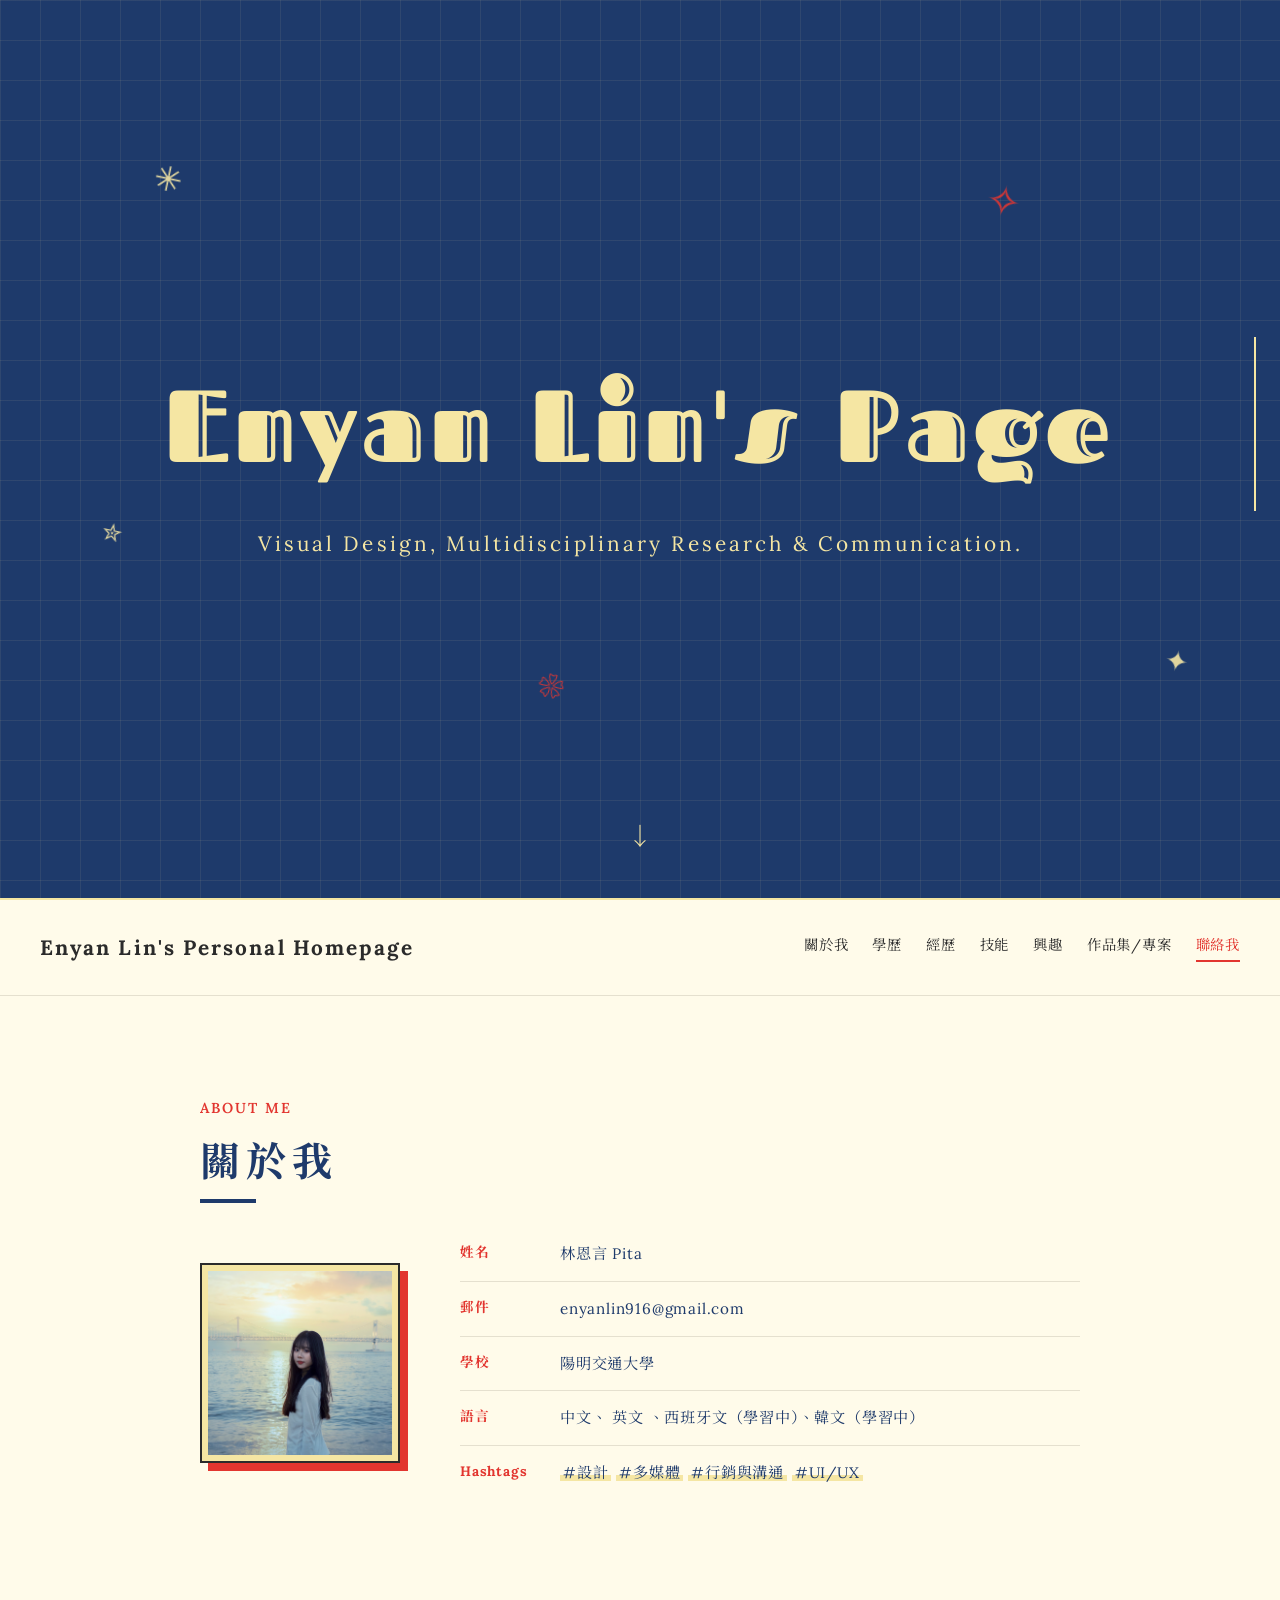
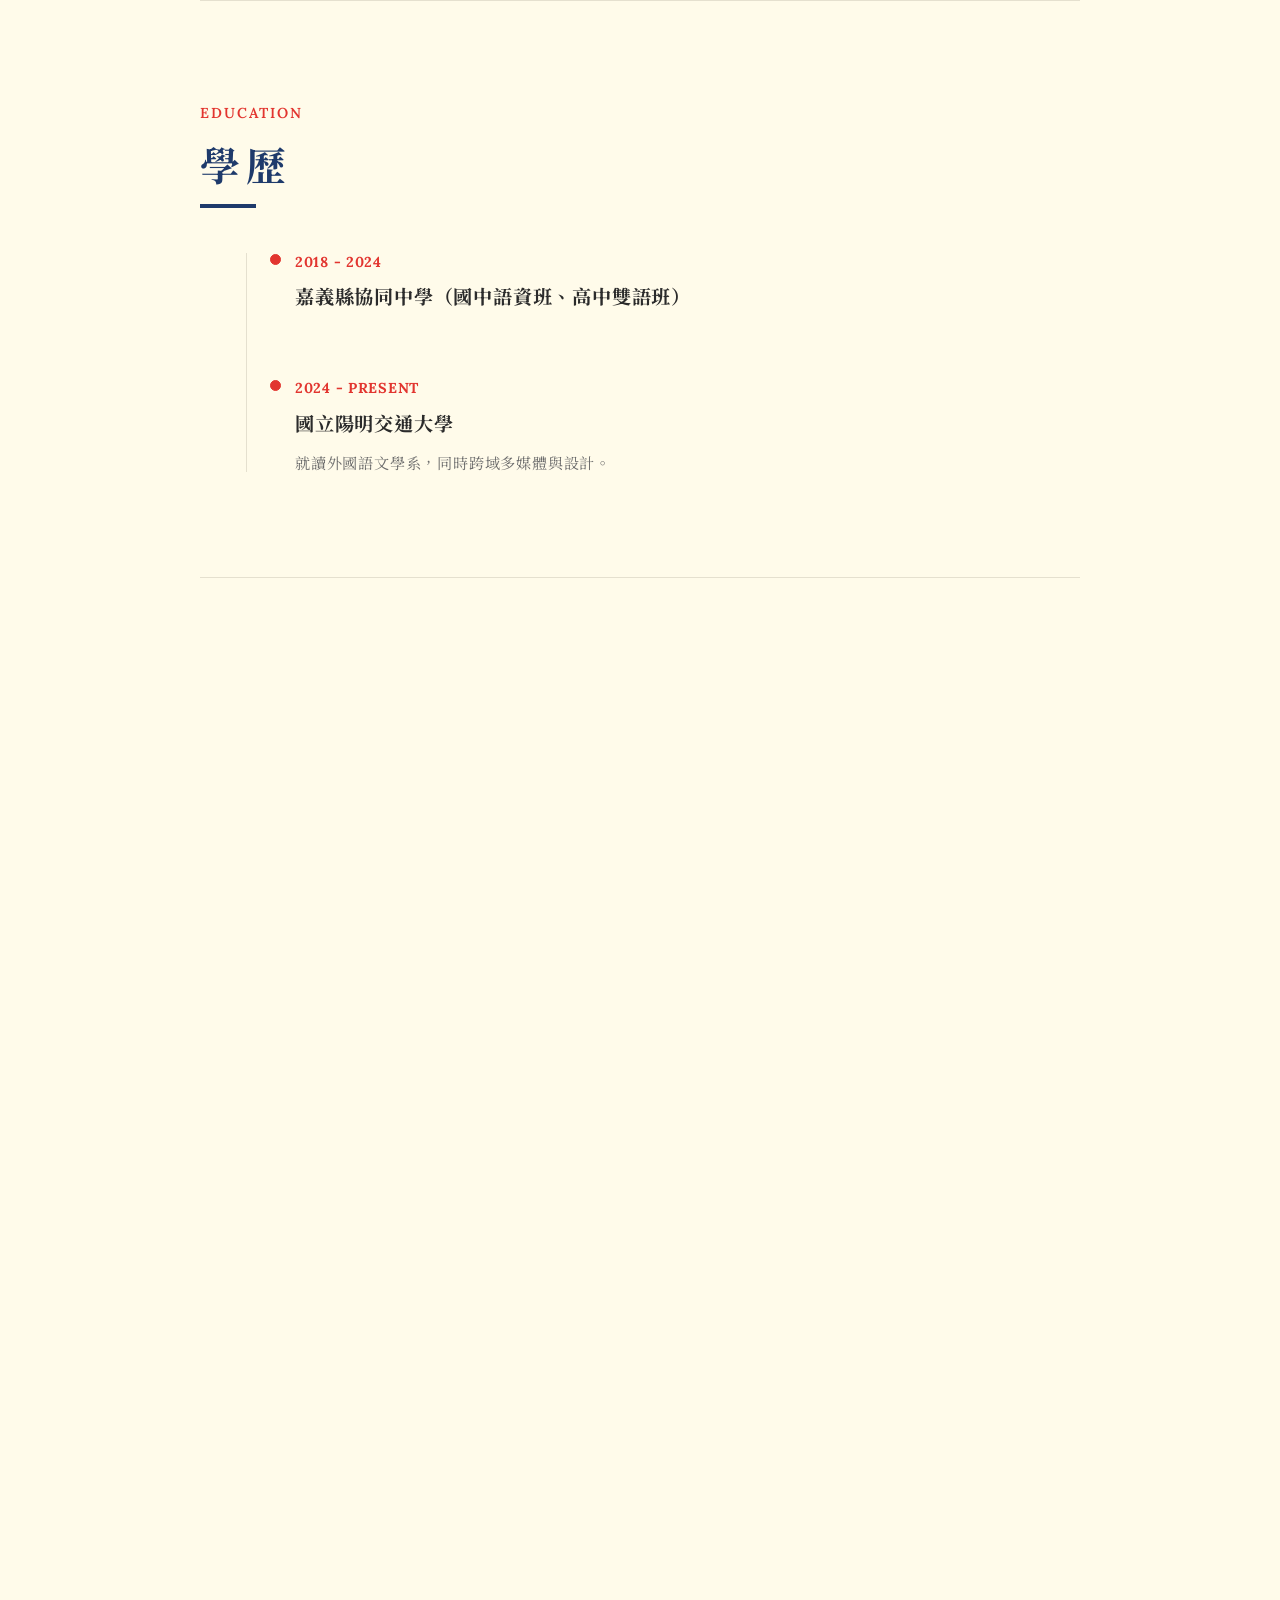
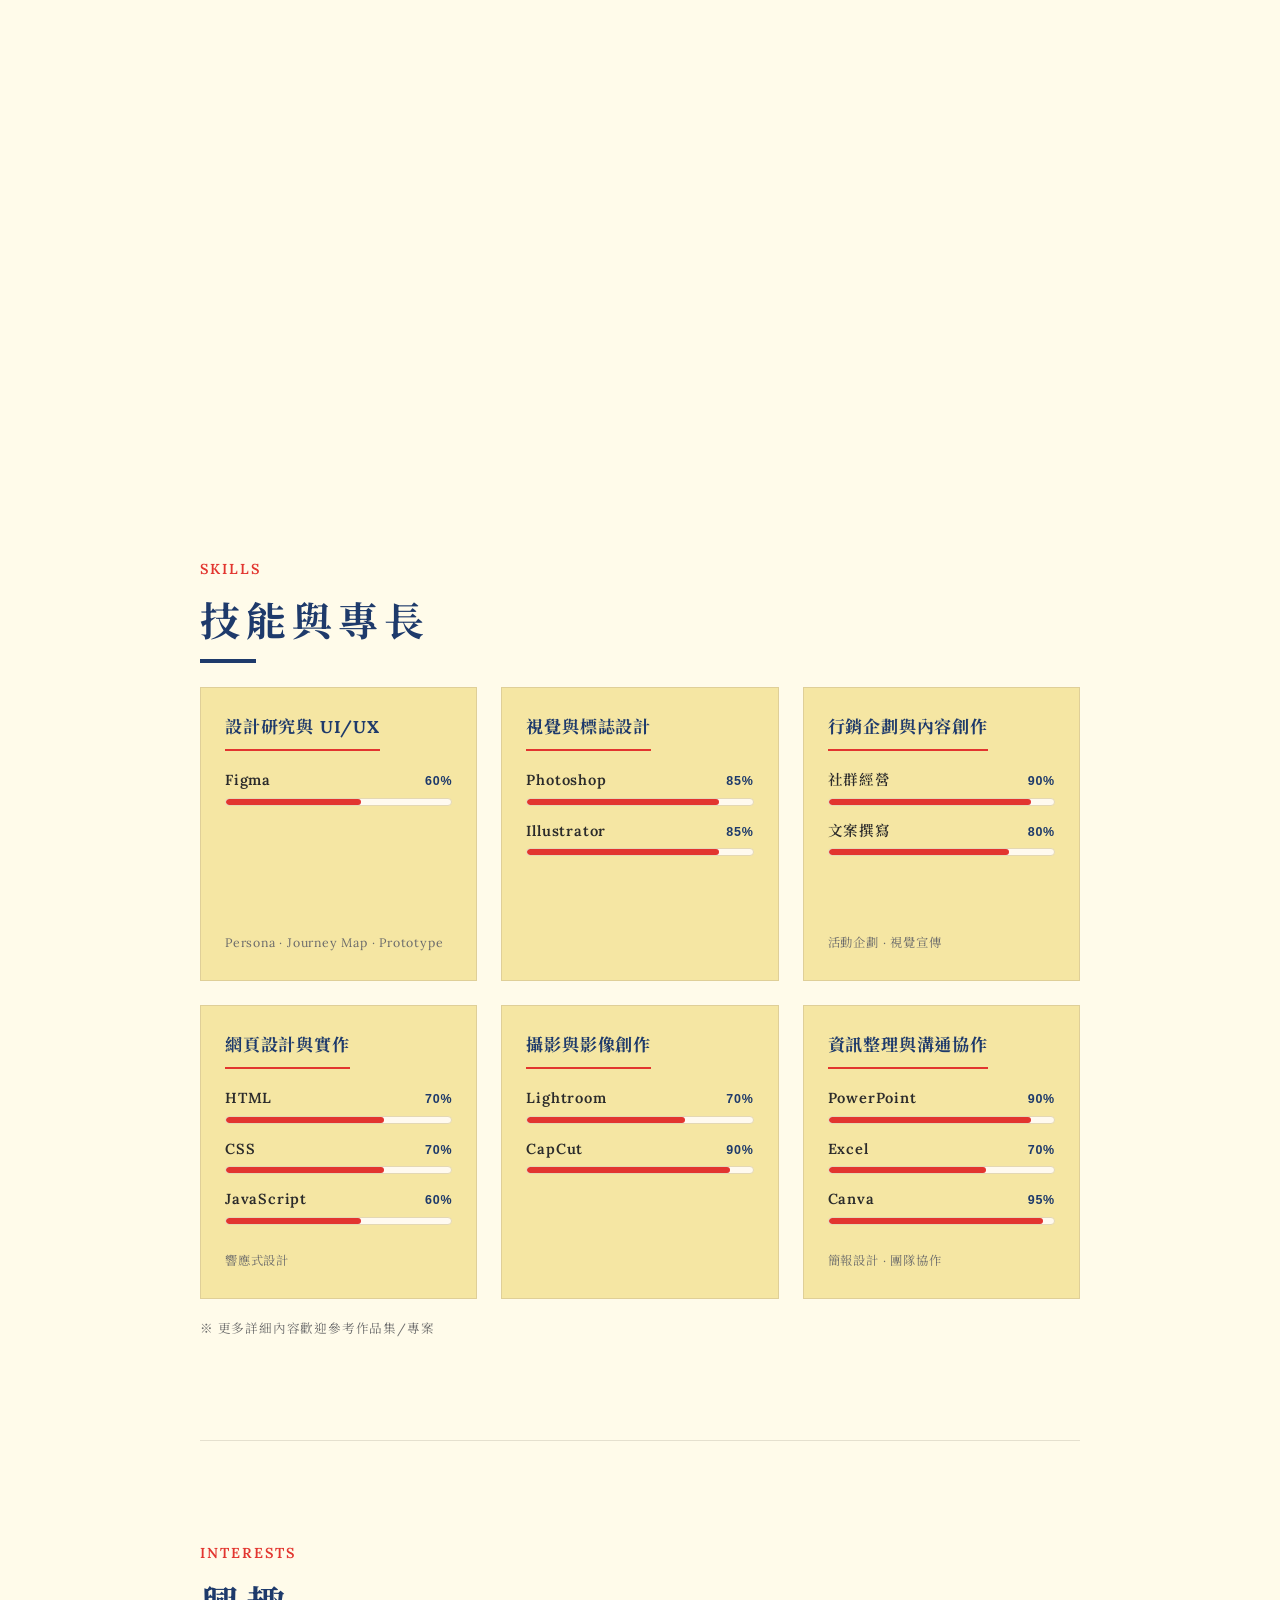
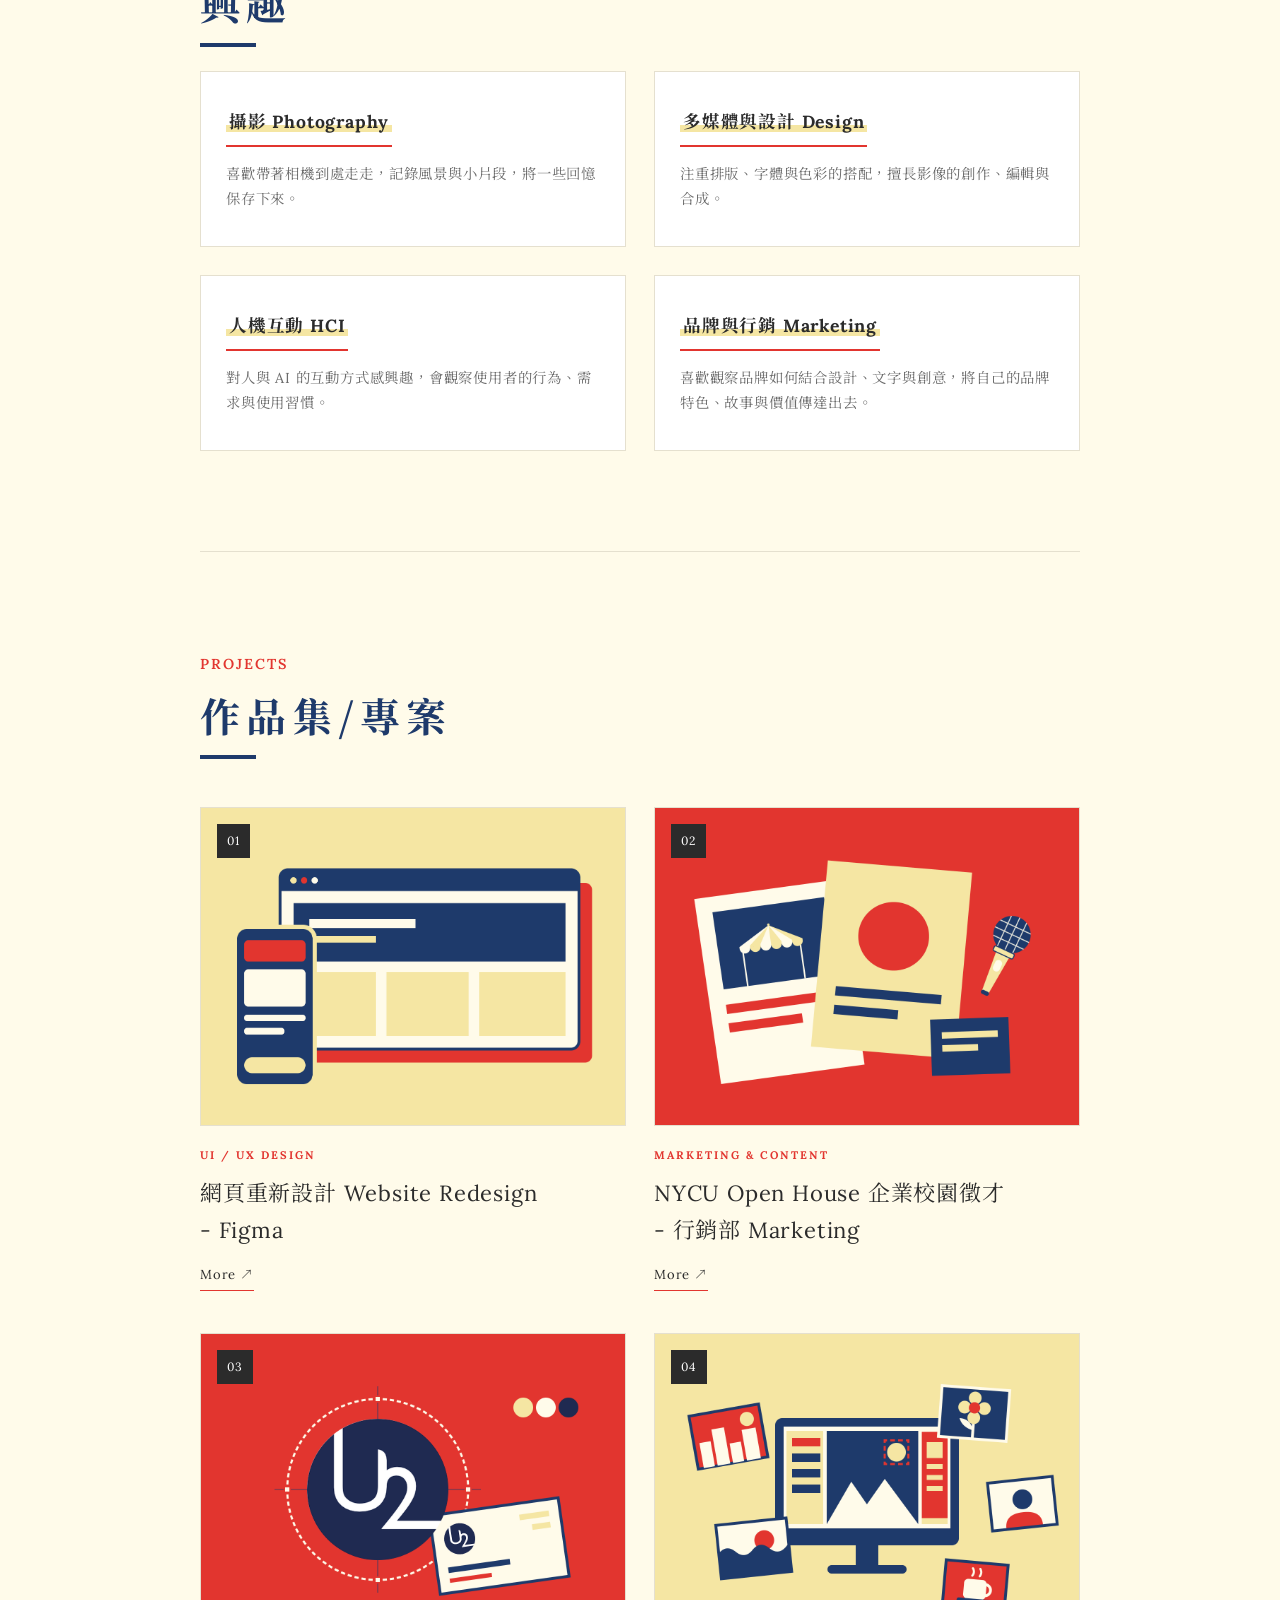
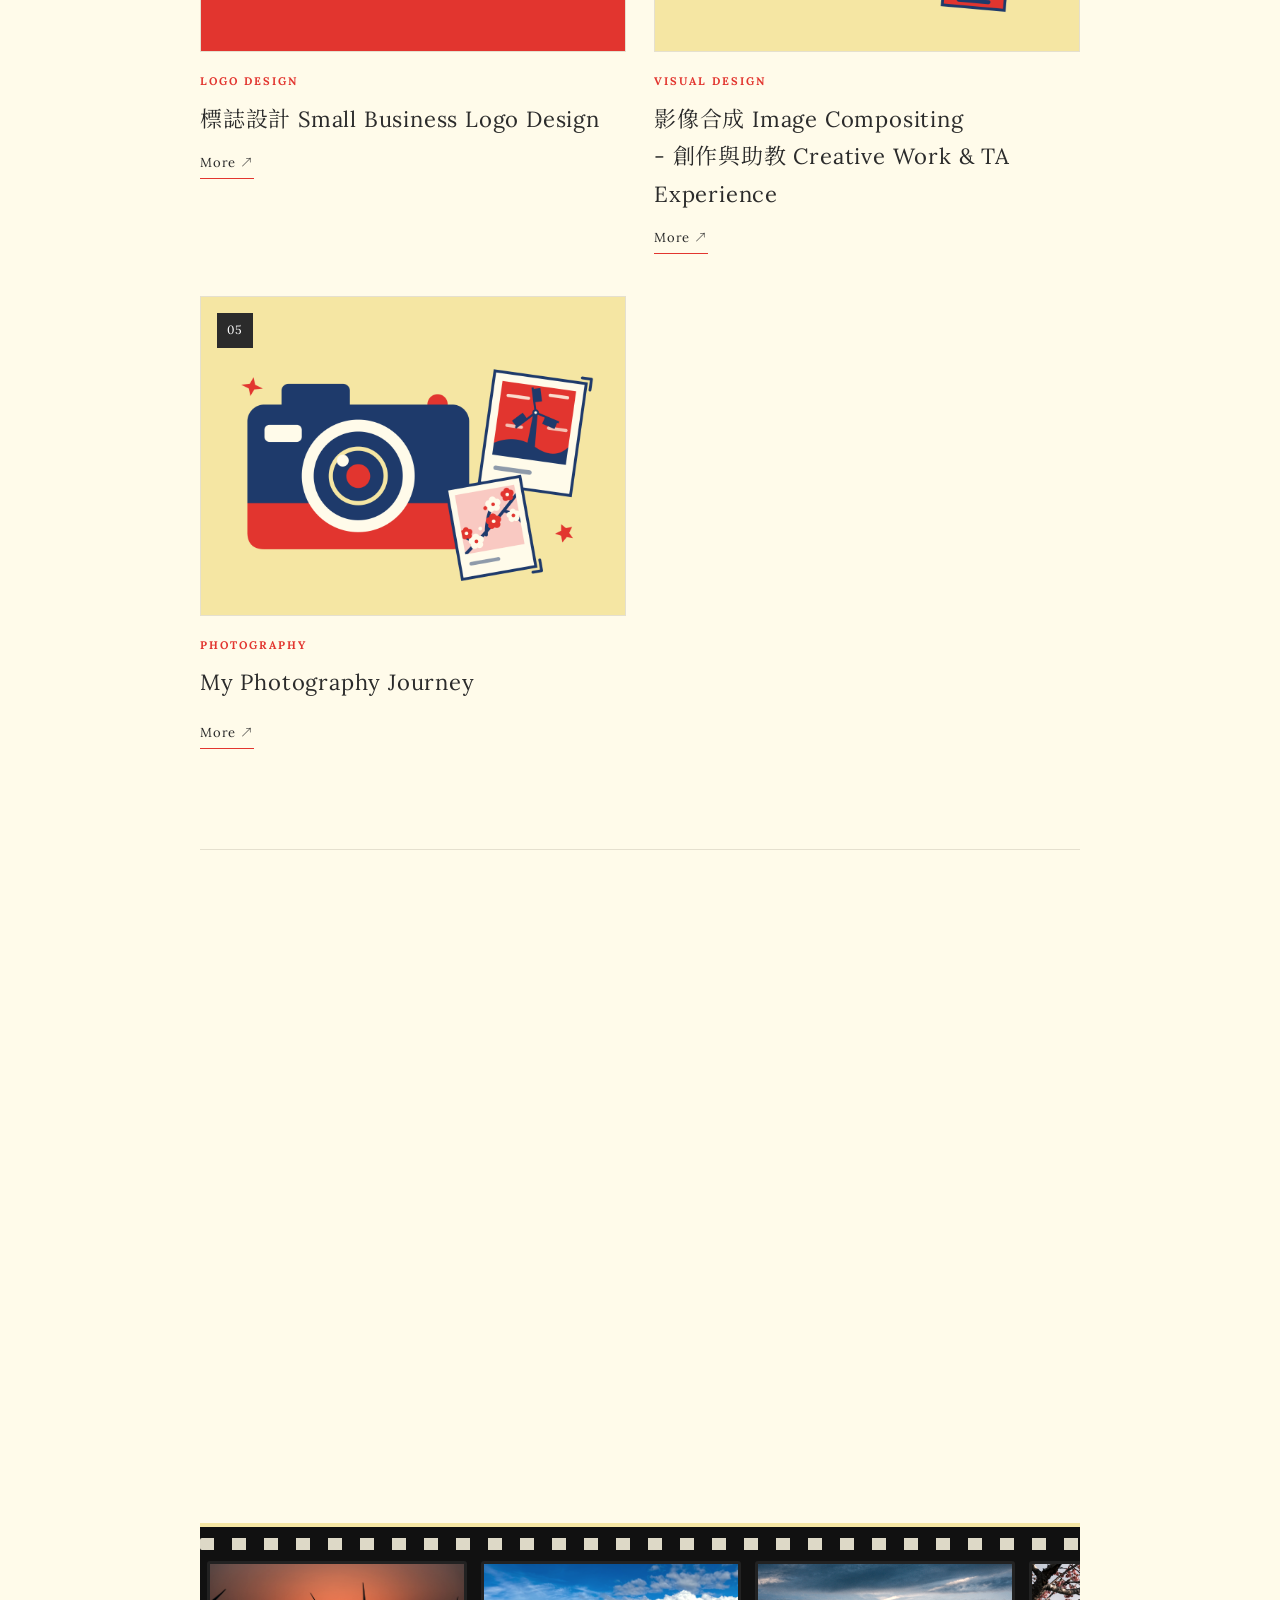
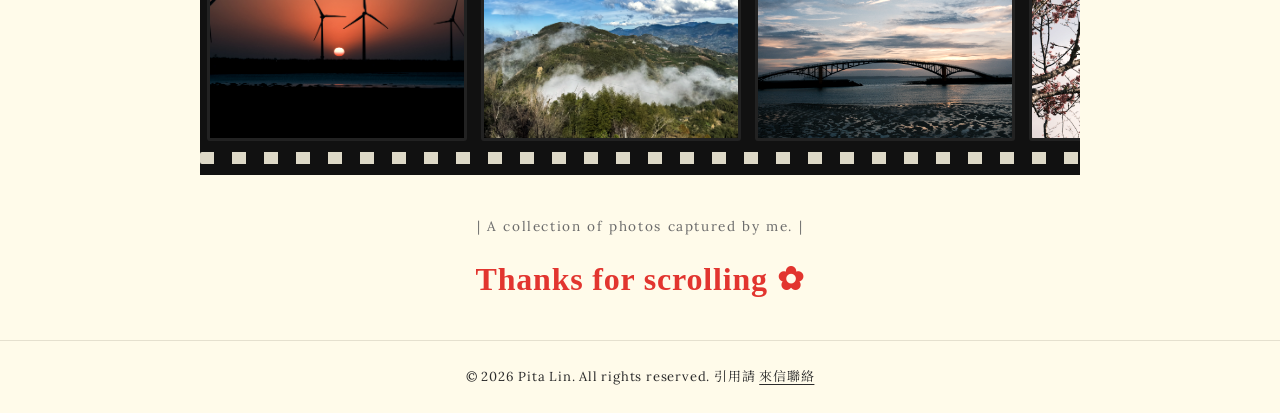
==== index.html @ 0bee44a3 "Match Figma skill bar width to 60 percent" ====
<!DOCTYPE html>
<html lang="zh-Hant-TW">
<meta name="viewport" content="width=device-width, initial-scale=1.0">
<head>
    <meta charset="UTF-8">
    <meta name="viewport" content="width=device-width, initial-scale=1.0">
    <title>林恩言 Pita | Personal Homepage</title>
    <link rel="stylesheet" type="text/css" href="hw3-113450006.css?v=20261027-four-interests">
    <link rel="preconnect" href="https://fonts.googleapis.com">
    <link rel="preconnect" href="https://fonts.gstatic.com" crossorigin>
    <link href="https://fonts.googleapis.com/css2?family=Caveat:wght@500;700&family=Fascinate+Inline&family=Lora:ital,wght@0,400..700;1,400..700&family=Noto+Serif+TC:wght@400;700&display=swap" rel="stylesheet">
<body>
    
<section class="hero-section">
    <!-- 裝飾動畫：只放在首頁 -->
    <div class="falling-elements" aria-hidden="true">
        <span class="doodle doodle-star">✳</span>
        <span class="doodle doodle-sparkle">✧</span>
        <span class="doodle doodle-circle">✮</span>
        <span class="doodle doodle-star2">✦</span>
        <span class="doodle doodle-flower2">❀</span>
    </div>

    <!-- 原本的首頁文字 -->
    <div class="hero-content">
        <h1 class="typing-text" data-wobble>Enyan Lin's Page</h1>
        <!--<h1 class="typing-text">Enyan Lin's Page</h1>-->
        <p class="hero-subtitle">
            Visual Design, Multidisciplinary Research &amp; Communication.</p>
    </div>

    <a href="#about" class="scroll-down">&#8595;</a>
</section>

<!-- 原本網站的導覽列，放在首頁外面 -->
<!-- <header class="site-header">
    <div class="logo">Enyan Lin's Personal Homepage</div>
    <nav class="site-nav">
        <a href="#about">關於我</a>
        <a href="#education">學歷</a>
        <a href="#experiences">經歷</a>
        <a href="#skills">技能</a>
        <a href="#interests">興趣</a>
        <a href="#projects">作品集/專案</a>
        <a href="#feedback"回饋</a>
    </nav>
</header> -->
    
    <header class="site-header">
    <div class="logo">Enyan Lin's Personal Homepage</div>
    <button class="nav-toggle" aria-label="開啟選單" aria-expanded="false" aria-controls="site-nav">☰</button>
    <nav class="site-nav" id="site-nav">
        <a href="#about">關於我</a>
        <a href="#education">學歷</a>
        <a href="#experiences">經歷</a>
        <a href="#skills">技能</a>
        <a href="#interests">興趣</a>
        <a href="#projects">作品集/專案</a>
        <a href="#feedback">聯絡我</a>
    </nav>
</header>
    
    <main class="container">    
        
        <section id="about" class="section-block">
            <p class="section-label">About Me</p>
            <h2 class="section-title">關於我</h2>
            <div class="about-wrapper">
                <div class="about-avatar">
                    <img src="me.jpg" alt="Pita Lin"> 
                </div>
                <div class="about-info">
                    <div class="info-row"><span class="label">姓名</span><span class="value">林恩言 Pita</span></div>
                    <div class="info-row"><span class="label">郵件</span><span class="value">enyanlin916@gmail.com</span></div>
                    <div class="info-row"><span class="label">學校</span><span class="value">陽明交通大學</span></div>
                    <div class="info-row"><span class="label">語言</span><span class="value">中文、 英文 、西班牙文（學習中）、韓文（學習中）</span></div>
                    <div class="info-row"><span class="label">Hashtags</span><span class="value"> <span class="text-highlight">#設計</span> <span class="text-highlight">#多媒體</span> <span class="text-highlight">#行銷與溝通</span> <span class="text-highlight">#UI/UX</span></span></div>
                </div>
            </div>
        </section>
        
       <section id="education" class="section-block">
            <p class="section-label">Education</p>
            <h2 class="section-title">學歷</h2>
            <div class="vertical-timeline">

                <div class="v-timeline-item">
                    <div class="v-timeline-dot"></div>
                    <div class="v-timeline-meta">
                        <span class="v-date">2018 - 2024</span>
                    </div>
                    <div class="v-timeline-content">
                        <h3>嘉義縣協同中學（國中語資班、高中雙語班）</h3>
                    </div>
                </div>

                <div class="v-timeline-item">
                    <div class="v-timeline-dot"></div>
                    <div class="v-timeline-meta">
                        <span class="v-date">2024 - PRESENT</span>
                    </div>
                    <div class="v-timeline-content">
                        <h3>國立陽明交通大學</h3>
                        <p>就讀外國語文學系，同時跨域多媒體與設計。</p>
                    </div>
                </div>
                
            </div>
        </section>
        
        <section id="experiences" class="section-block">
        <p class="section-label">Experiences</p>
        <h2 class="section-title">經歷</h2>

        <div class="magazine-timeline">

        <div class="magazine-item">
            <div class="magazine-number">01</div>
            <div class="magazine-content">
                <h3>高中模擬聯合國｜公關</h3>
                <p>
                    負責活動宣傳與社群內容規劃，
                    設計活動海報及宣傳素材，
                    並擔任主席團成員，協助活動進行。
                </p>

                <div class="tags">
                    <span>社群經營</span>
                    <span>海報設計</span>
                    <span>活動宣傳</span>
                </div>
            </div>
        </div>


        <div class="magazine-item">
            <div class="magazine-number">02</div>
            <div class="magazine-content">
                <h3>Open House 企業徵才博覽會｜行銷部</h3>
                <p>
                    負責社群貼文製作與文案撰寫，
                    設計活動宣傳圖文素材，
                    協助校園活動行銷與品牌曝光。
                </p>

                <div class="tags">
                    <span>內容創作</span>
                    <span>視覺設計</span>
                    <span>品牌行銷</span>
                </div>
            </div>
        </div>


        <div class="magazine-item">
            <div class="magazine-number">03</div>
            <div class="magazine-content">
                <h3>影像合成課程｜助教</h3>
                <p>
                    協助老師進行課程準備與教學，
                    並協助同學解決影像編輯與課堂操作問題。
                </p>

                <div class="tags">
                    <span>影像處理</span>
                    <span>教學協助</span>
                </div>
            </div>
        </div>
            
            <div class="magazine-item">
            <div class="magazine-number">04</div>
            <div class="magazine-content">
                <h3>小型企業標誌設計｜品牌設計</h3>
                <p>
                    協助小型企業進行標誌設計，
                    依據品牌方要求的視覺概念，設計出簡潔且有辨識度的品牌Logo。
                </p>

                <div class="tags">
                    <span>標誌設計</span>
                    <span>品牌識別</span>
                </div>
            </div>
        </div>



        <div class="magazine-item">
            <div class="magazine-number">05</div>
            <div class="magazine-content">
                <h3>大學營隊｜相手、隊輔</h3>
                <p>
                    負責活動紀錄與帶動氣氛，
                    並剪輯營隊回顧影片及製作活動紀錄內容。
                </p>

                <div class="tags">
                    <span>影片剪輯</span>
                    <span>活動紀錄</span>
                    <span>團隊合作</span>
                </div>
            </div>
        </div>

        </div>
        </section>

        
        <section id="skills" class="section-block">
            <p class="section-label">Skills</p>
            <h2 class="section-title">技能與專長</h2>
            <div class="interests-grid skills-grid">
                <div class="interest-card skill-card">
                    <h3>設計研究與 UI/UX</h3>
                    <div class="skill-row">
                        <div class="skill-row-label"><span>Figma</span><span class="skill-row-value">60%</span></div>
                        <div class="skill-bar" role="progressbar" aria-label="Figma自評熟悉度" aria-valuemin="0" aria-valuemax="100" aria-valuenow="60"><div class="skill-fill" style="width:60%;"></div></div>
                    </div>
                    <p class="skill-card-note">Persona · Journey Map · Prototype</p>
                </div>

                <div class="interest-card skill-card">
                    <h3>視覺與標誌設計</h3>
                    <div class="skill-row">
                        <div class="skill-row-label"><span>Photoshop</span><span class="skill-row-value">85%</span></div>
                        <div class="skill-bar" role="progressbar" aria-label="Photoshop自評熟悉度" aria-valuemin="0" aria-valuemax="100" aria-valuenow="85"><div class="skill-fill" style="width:85%;"></div></div>
                    </div>
                    <div class="skill-row">
                        <div class="skill-row-label"><span>Illustrator</span><span class="skill-row-value">85%</span></div>
                        <div class="skill-bar" role="progressbar" aria-label="Illustrator自評熟悉度" aria-valuemin="0" aria-valuemax="100" aria-valuenow="85"><div class="skill-fill" style="width:85%;"></div></div>
                    </div>
                </div>

                <div class="interest-card skill-card">
                    <h3>行銷企劃與內容創作</h3>
                    <div class="skill-row">
                        <div class="skill-row-label"><span>社群經營</span><span class="skill-row-value">90%</span></div>
                        <div class="skill-bar" role="progressbar" aria-label="社群經營自評熟悉度" aria-valuemin="0" aria-valuemax="100" aria-valuenow="90"><div class="skill-fill" style="width:90%;"></div></div>
                    </div>
                    <div class="skill-row">
                        <div class="skill-row-label"><span>文案撰寫</span><span class="skill-row-value">80%</span></div>
                        <div class="skill-bar" role="progressbar" aria-label="文案撰寫自評熟悉度" aria-valuemin="0" aria-valuemax="100" aria-valuenow="80"><div class="skill-fill" style="width:80%;"></div></div>
                    </div>
                    <p class="skill-card-note">活動企劃 · 視覺宣傳</p>
                </div>

                <div class="interest-card skill-card">
                    <h3>網頁設計與實作</h3>
                    <div class="skill-row">
                        <div class="skill-row-label"><span>HTML</span><span class="skill-row-value">70%</span></div>
                        <div class="skill-bar" role="progressbar" aria-label="HTML自評熟悉度" aria-valuemin="0" aria-valuemax="100" aria-valuenow="70"><div class="skill-fill" style="width:70%;"></div></div>
                    </div>
                    <div class="skill-row">
                        <div class="skill-row-label"><span>CSS</span><span class="skill-row-value">70%</span></div>
                        <div class="skill-bar" role="progressbar" aria-label="CSS自評熟悉度" aria-valuemin="0" aria-valuemax="100" aria-valuenow="70"><div class="skill-fill" style="width:70%;"></div></div>
                    </div>
                    <div class="skill-row">
                        <div class="skill-row-label"><span>JavaScript</span><span class="skill-row-value">60%</span></div>
                        <div class="skill-bar" role="progressbar" aria-label="JavaScript自評熟悉度" aria-valuemin="0" aria-valuemax="100" aria-valuenow="60"><div class="skill-fill" style="width:60%;"></div></div>
                    </div>
                    <p class="skill-card-note">響應式設計</p>
                </div>

                <div class="interest-card skill-card">
                    <h3>攝影與影像創作</h3>
                    <div class="skill-row">
                        <div class="skill-row-label"><span>Lightroom</span><span class="skill-row-value">70%</span></div>
                        <div class="skill-bar" role="progressbar" aria-label="Lightroom自評熟悉度" aria-valuemin="0" aria-valuemax="100" aria-valuenow="70"><div class="skill-fill" style="width:70%;"></div></div>
                    </div>
                    <div class="skill-row">
                        <div class="skill-row-label"><span>CapCut</span><span class="skill-row-value">90%</span></div>
                        <div class="skill-bar" role="progressbar" aria-label="CapCut自評熟悉度" aria-valuemin="0" aria-valuemax="100" aria-valuenow="90"><div class="skill-fill" style="width:90%;"></div></div>
                    </div>
                </div>

                <div class="interest-card skill-card">
                    <h3>資訊整理與溝通協作</h3>
                    <div class="skill-row">
                        <div class="skill-row-label"><span>PowerPoint</span><span class="skill-row-value">90%</span></div>
                        <div class="skill-bar" role="progressbar" aria-label="PowerPoint自評熟悉度" aria-valuemin="0" aria-valuemax="100" aria-valuenow="90"><div class="skill-fill" style="width:90%;"></div></div>
                    </div>
                    <div class="skill-row">
                        <div class="skill-row-label"><span>Excel</span><span class="skill-row-value">70%</span></div>
                        <div class="skill-bar" role="progressbar" aria-label="Excel自評熟悉度" aria-valuemin="0" aria-valuemax="100" aria-valuenow="70"><div class="skill-fill" style="width:70%;"></div></div>
                    </div>
                    <div class="skill-row">
                        <div class="skill-row-label"><span>Canva</span><span class="skill-row-value">95%</span></div>
                        <div class="skill-bar" role="progressbar" aria-label="Canva自評熟悉度" aria-valuemin="0" aria-valuemax="100" aria-valuenow="95"><div class="skill-fill" style="width:95%;"></div></div>
                    </div>
                    <p class="skill-card-note">簡報設計 · 團隊協作</p>
                </div>
            </div>
            <p class="skills-additional">※ 更多詳細內容歡迎參考作品集/專案</p>
        </section>

        <section id="interests" class="section-block">
            <p class="section-label">Interests</p>
            <h2 class="section-title">興趣</h2>
            <div class="interests-grid">
                <div class="interest-card">
                    <h3><span class="text-highlight">攝影 Photography</span></h3>
                    <p>喜歡帶著相機到處走走，記錄風景與小片段，將一些回憶保存下來。</p>
                </div>
                <div class="interest-card">
                    <h3><span class="text-highlight">多媒體與設計 Design</span></h3>
                    <p>注重排版、字體與色彩的搭配，擅長影像的創作、編輯與合成。</p>
                </div>
                <div class="interest-card">
                    <h3><span class="text-highlight">人機互動 HCI</span></h3>
                    <p>對人與 AI 的互動方式感興趣，會觀察使用者的行為、需求與使用習慣。</p>
                </div>
                <div class="interest-card">
                    <h3><span class="text-highlight">品牌與行銷 Marketing</span></h3>
                    <p>喜歡觀察品牌如何結合設計、文字與創意，將自己的品牌特色、故事與價值傳達出去。</p>
                </div>
            </div>
        </section>
        <!-- Selected Works / Projects -->
        <section id="projects" class="projects-section">

            <div class="projects-heading">
            <p class="section-label">Projects</p>
            <h2 class="section-title">作品集/專案</h2>
        </div>

    <div class="projects-grid">

        <!-- Project 01: Figma -->
        <a href="figma.html" class="project-link">
            <article class="project-card">
                <div class="project-image">
                    <img src="websitecover.png"
                         alt="Figma UI/UX Design Project">
                    <span class="project-number">01</span>
                </div>
                <div class="project-info">
                    <p class="project-category">UI / UX DESIGN</p>
                    <h3>網頁重新設計 Website Redesign<br> 
                        - Figma</h3>
                    <span class="project-more">More ↗</span>
                </div>
            </article>
        </a>

        <!-- Project 02: Open House -->
        <a href="openhouse.html" class="project-link">
            <article class="project-card">
                <div class="project-image">
                    <img src="openhouse-cover.png"
                         alt="Open House Marketing Project">
                    <span class="project-number">02</span>
                </div>
                <div class="project-info">
                    <p class="project-category">MARKETING &amp; CONTENT</p>
                    <h3>NYCU Open House 企業校園徵才<br> 
                        - 行銷部 Marketing</h3>
                    <span class="project-more">More ↗</span>
                </div>
            </article>
        </a>

  <!-- Project 03: u23c -->
         <a href="brand.html" class="project-link">
            <article class="project-card">
                <div class="project-image">
                    <img src="brand-cover.png"
                         alt="Branding Project">
                    <span class="project-number">03</span>
                </div>
                <div class="project-info">
                    <p class="project-category">LOGO DESIGN</p>
                    <h3>標誌設計 Small Business Logo Design</h3>
                    <span class="project-more">More ↗</span>
                </div>
            </article>
        </a>
        
        <!-- Project 04: Image Compositing TA -->
        <a href="compositing.html" class="project-link">
            <article class="project-card">
                <div class="project-image">
                    <img src="image-cover.png"
                         alt="Image Compositing Project">
                    <span class="project-number">04</span>
                </div>
                <div class="project-info">
                    <p class="project-category">VISUAL DESIGN</p>
                    <h3>影像合成 Image Compositing<br>
                        - 創作與助教 Creative Work & TA Experience</h3>
                    <span class="project-more">More ↗</span>
                </div>
            </article>
        </a>
      

        <!-- Project 04: Photography -->
        <a href="photography.html" class="project-link">
            <article class="project-card">
                <div class="project-image">
                    <img src="photography-cover.png"
                         alt="Photography Portfolio">
                    <span class="project-number">05</span>
                </div>
                <div class="project-info">
                    <p class="project-category">PHOTOGRAPHY</p>
                    <h3>My Photography Journey</h3>
                    <p>
                    </p>
                    <span class="project-more">More ↗</span>
                </div>
            </article>
        </a>

    </div>
</section>
        
</section>
        
       <!-- <section id="feedback" class="section-block">
            <p class="section-label">Feedback</p>
            <h2 class="section-title">回饋</h2>
            <form class="minimal-form">
                <p class="form-intro">謝謝您瀏覽我的個人網頁，歡迎留下一些建議！</p>
                
                <div class="form-group">
                    <label for="thoughts">Leave some thoughts...</label>
                    <textarea id="thoughts" name="message" rows="4" placeholder="Write your message here..."></textarea>
                </div>
            <button type="submit" class="submit-btn" onclick="alert('感謝您的留言！您的想法已成功送出！'); document.getElementById('thoughts').value=''; return false;">送出 (Submit)</button></form>
        </section>-->
        
        <section id="feedback" class="section-block">
    <p class="section-label">Feedback</p>
    <h2 class="section-title">回饋</h2>
    <form class="minimal-form" id="feedback-form">
        <p class="form-intro">謝謝您瀏覽我的個人網頁，歡迎留下一些建議！</p>

        <div class="form-group">
            <label for="thoughts">Leave some thoughts...</label>
            <textarea id="thoughts" name="message" rows="4" placeholder="Write your message here..."></textarea>
        </div>

        <button type="submit" class="submit-btn">送出 (Submit)</button>
        <p class="form-message" id="form-message" role="status"></p>
        </form>
    </section>
            
</section>
    <section class="filmstrip" aria-label="攝影作品膠卷">    
    <section class="filmstrip" aria-label="攝影作品膠卷">
    <div class="film-track">
        <!-- 第一組 -->
        <div class="film-set">
            <div class="film-frame"><img src="photo1.JPG" alt="" loading="lazy"></div>
            <div class="film-frame"><img src="photo2.JPG" alt="" loading="lazy"></div>
            <div class="film-frame"><img src="photo3.JPG" alt="" loading="lazy"></div>
            <div class="film-frame"><img src="photo4.JPG" alt="" loading="lazy"></div>
            <div class="film-frame"><img src="photo5.jpg" alt="" loading="lazy"></div>
            <div class="film-frame"><img src="photo6.JPG" alt="" loading="lazy"></div>
        </div>
        <!-- 第二組:內容和第一組完全一樣,用來無縫接軌 -->
        <div class="film-set" aria-hidden="true">
            <div class="film-frame"><img src="photo1.JPG" alt="" loading="lazy"></div>
            <div class="film-frame"><img src="photo2.JPG" alt="" loading="lazy"></div>
            <div class="film-frame"><img src="photo3.JPG" alt="" loading="lazy"></div>
            <div class="film-frame"><img src="photo4.JPG" alt="" loading="lazy"></div>
            <div class="film-frame"><img src="photo5.jpg" alt="" loading="lazy"></div>
            <div class="film-frame"><img src="photo6.JPG" alt="" loading="lazy"></div>
        </div>
    </div>
</section>
             
      <div class="film-caption">
     <p class="film-caption-sub">| A collection of photos captured by me. |</p>
    <p class="film-caption-main">Thanks for scrolling ✿</p>
</div>

    </main>

    <footer class="site-footer">
        <p>&copy; 2026 Pita Lin. All rights reserved. 引用請 <a href="mailto:enyanlin916@gmail.com">來信聯絡</a></p>
    </footer>
    
    <script>
(function () {

    /* 1. 留言表單 */
    var form = document.getElementById('feedback-form');
    var box  = document.getElementById('thoughts');
    var msg  = document.getElementById('form-message');

    if (form && box && msg) {
        form.addEventListener('submit', function (e) {
            e.preventDefault();                 // 不要讓頁面重新整理
            if (!box.value.trim()) {            // 空白就不送出
                msg.textContent = '請先寫下一些想法喔!';
                msg.className = 'form-message error';
                box.focus();
                return;
            }
            msg.textContent = '感謝您的留言!您的想法已成功送出 ✿';
            msg.className = 'form-message success';
            box.value = '';
        });
    }
    
    /* 2. 捲動時區塊淡入(每次進入畫面都會重播) */
    var reduceMotion = window.matchMedia('(prefers-reduced-motion: reduce)').matches;
    var blocks = document.querySelectorAll('.section-block, .projects-section');

    if ('IntersectionObserver' in window && !reduceMotion) {
        blocks.forEach(function (el) { el.classList.add('reveal'); });

        var revealObserver = new IntersectionObserver(function (entries) {
            entries.forEach(function (entry) {
                if (entry.isIntersecting) {
                    entry.target.classList.add('is-visible');
                } else {
                    entry.target.classList.remove('is-visible');   // 離開畫面就重置,下次進來再淡入
                }
            });
        }, { threshold: 0.1, rootMargin: '0px 0px -8% 0px' });

        blocks.forEach(function (el) { revealObserver.observe(el); });
    }

    /* 3. 導覽列高亮目前所在區塊 */
    var navLinks = document.querySelectorAll('.site-nav a[href^="#"]');
    var linkOf = new Map();

    navLinks.forEach(function (link) {
        var section = document.querySelector(link.getAttribute('href'));
        if (section) linkOf.set(section, link);
    });

    if ('IntersectionObserver' in window) {
        var spy = new IntersectionObserver(function (entries) {
            entries.forEach(function (entry) {
                if (entry.isIntersecting) {
                    navLinks.forEach(function (l) { l.classList.remove('active'); });
                    linkOf.get(entry.target).classList.add('active');
                }
            });
        }, { rootMargin: '-45% 0px -50% 0px' });   // 只看畫面正中間那一條線

        linkOf.forEach(function (link, section) { spy.observe(section); });
    }

    /* 4. 手機版漢堡選單 */
    var toggle = document.querySelector('.nav-toggle');
    var nav    = document.getElementById('site-nav');

    function closeMenu() {
        nav.classList.remove('open');
        toggle.setAttribute('aria-expanded', 'false');
        toggle.textContent = '☰';
    }

    if (toggle && nav) {
        toggle.addEventListener('click', function () {
            var isOpen = nav.classList.toggle('open');
            toggle.setAttribute('aria-expanded', String(isOpen));
            toggle.textContent = isOpen ? '✕' : '☰';
        });
        nav.querySelectorAll('a').forEach(function (a) {
            a.addEventListener('click', closeMenu);   // 點連結後收起選單
        });
    }

})();
        /* 6. Hero 打字寬度依實際字體量測 */
    var typing = document.querySelector('.typing-text');
    if (typing) {
    var measureTyping = function () {
        typing.style.setProperty('--type-w', (typing.scrollWidth + 4) + 'px');
    };
    if (document.fonts && document.fonts.ready) {
        document.fonts.ready.then(measureTyping);   // 等字體載入完再量
    } else {
        measureTyping();
    }
}
        /* 7. 逐字彈跳(Hero 標題和其他加了 data-wobble 的標題) */
document.querySelectorAll('[data-wobble]').forEach(function (el) {
    var text = el.textContent;
    el.setAttribute('aria-label', text);
    el.textContent = '';
    Array.from(text).forEach(function (c) {
        var s = document.createElement('span');
        s.className = 'ch';
        s.setAttribute('aria-hidden', 'true');
        s.textContent = c;
        s.style.setProperty('--rot', (Math.random() * 24 - 12) + 'deg');
        el.appendChild(s);
    });
});

/* 打字動畫結束後才解除裁切 */
var heroTitle = document.querySelector('.typing-text');
if (heroTitle) {
    heroTitle.addEventListener('animationend', function (e) {
        if (e.animationName === 'typing') heroTitle.classList.add('typed');
    });
    setTimeout(function () { heroTitle.classList.add('typed'); }, 1500);   // 保險
}
</script>

</body>
</html>
---- hw3-113450006.css ----
/* ==============================
   VARIABLES
================================ */
:root {
    /* 主色(色碼為近似值,可自行調整) */
    --blue:   #1E3A6B;   /* marine blue  */
    --red:    #E2352F;   /* bright red   */
    --yellow: #F5E6A3;   /* butter yellow */

    /* 內容區 */
    --bg: #FFFBEA;
    --text: #2b2b2b;
    --muted: #6b6b6b;
    --border: #e5e0cf;

    --header-height: 90px;
}

* {
    margin: 0;
    padding: 0;
    box-sizing: border-box;
}
html {
    scroll-behavior: smooth;
}
body {
    background-color: var(--bg);
    color: var(--text);
    font-family: "Lora", "Noto Serif TC", serif;
    -webkit-font-smoothing: antialiased;
    letter-spacing: 0.05em;
    line-height: 1.7;
}
a {
    color: var(--text);
    text-decoration: none;
    transition: opacity 0.3s ease, color 0.3s ease;
}
a:hover {
    opacity: 0.6;
}
::selection {
    background: var(--red);
    color: #fff;
}
.container {
    max-width: 960px;
    margin: 0 auto;
    padding: 0 40px;
}

section[id] {
    scroll-margin-top: var(--header-height);
}

/* ==============================
   HERO SECTION (深藍底 + 黃字)
================================ */
.hero-section {
    width: 100%;
    height: 100vh;
    min-height: 600px;
    display: flex;
    flex-direction: column;
    justify-content: center;
    align-items: center;
    background-color: var(--blue);
    background-image:
        linear-gradient(to right, rgba(245, 230, 163, 0.08) 1px, transparent 1px),
        linear-gradient(to bottom, rgba(245, 230, 163, 0.08) 1px, transparent 1px);
    background-size: 40px 40px;
    position: relative;
    overflow: hidden;
    isolation: isolate;
    border-bottom: 2px solid var(--yellow);
}

.falling-elements {
    position: absolute;
    inset: 0;
    overflow: hidden;
    pointer-events: none;
    z-index: 0;
}

.hero-content,
.scroll-down {
    position: relative;
    z-index: 1;
}

.hero-content {
    text-align: center;
    will-change: transform;
}

/* Doodles */
.doodle {
    position: absolute;
    top: -60px;
    display: block;
    line-height: 1;
    opacity: 0;
    animation:
        doodle-fall 1.8s ease-out forwards,
        doodle-float 3.5s ease-in-out 2s infinite;
}

.doodle-star    { left: 12%; --resting-top: 18%; font-size: 34px; color: var(--yellow); animation-delay: 0.2s, 2.2s; }
.doodle-flower  { left: 25%; --resting-top: 32%; font-size: 30px; color: var(--red);    animation-delay: 0.7s, 2.7s; }
.doodle-sparkle { left: 77%; --resting-top: 20%; font-size: 42px; color: var(--red);    animation-delay: 0.4s, 2.4s; }
.doodle-heart   { left: 61%!important; --resting-top: 15%!important; font-size: 36px; color: var(--red);    animation-delay: 1s, 3s; }
.doodle-plane   { left: 67%; --resting-top: 86%; font-size: 30px; color: var(--yellow); animation-delay: 1.2s, 3.2s; }
.doodle-circle  { left: 8%;  --resting-top: 58%; font-size: 24px; color: var(--yellow); animation-delay: 1.5s, 3.5s; }
.doodle-star2   { left: 91%; --resting-top: 72%; font-size: 28px; color: var(--yellow); animation-delay: 0.9s, 2.9s; }
.doodle-flower2 { left: 42%; --resting-top: 75%; font-size: 26px; color: var(--red);    animation-delay: 1.4s, 3.4s; }

@keyframes doodle-fall {
    0% {
        top: -60px;
        opacity: 0;
        transform: translateY(-20px) rotate(-35deg);
    }
    70% {
        opacity: 1;
    }
    100% {
        top: var(--resting-top, 18%);
        opacity: 0.9;
        transform: translateY(0) rotate(12deg);
    }
}

@keyframes doodle-float {
    0%, 100% {
        translate: 0 0;
        rotate: 0deg;
    }
    50% {
        translate: 0 -7px;
        rotate: 8deg;
    }
}

/* Hero title */
.typing-text {
    display: inline-block;
    max-width: 100%;
    font-family: "Fascinate Inline", "Lora", serif;
    font-size: clamp(2rem, 8vw, 8rem);
    font-weight: 400;
    letter-spacing: 0.04em;
    white-space: nowrap;
    overflow: hidden;
    vertical-align: bottom;
    color: var(--yellow);
    border-right: 2px solid var(--yellow);
    margin: 0 auto 15px auto;
    animation:
        typing 1.2s steps(16, end) forwards,
        blink-caret 0.75s step-end infinite;
}

.hero-subtitle {
    font-size: 1.3rem;
    color: var(--yellow);
    letter-spacing: 0.15em;
    opacity: 0;
    animation: fadeIn 1.5s ease 1.3s forwards;
}

/* 手寫副標 */
.hero-handwritten {
    font-family: "Caveat", cursive;
    font-size: 2.1em;
    font-weight: 700;
    letter-spacing: 0.04em;
    color: var(--yellow);
    margin-bottom: 6px;
    display: inline-block;
    transform: rotate(-2deg);
    text-decoration: underline wavy var(--red);
    text-decoration-thickness: 1.5px;
    text-underline-offset: 8px;
}
.hero-handwritten + .hero-subtitle {
    margin-top: 14px;
}

.scroll-down {
    position: absolute;
    bottom: 40px;
    font-size: 1.5em;
    color: var(--yellow);
    animation: bounce 2s infinite;
}

@keyframes typing {
    from { width: 0; }
    to   { width: var(--type-w, 12em); }
}

@keyframes blink-caret {
    from, to { border-color: transparent; }
    50%      { border-color: var(--yellow); }
}

@keyframes fadeIn {
    to { opacity: 1; }
}

@keyframes bounce {
    0%, 20%, 50%, 80%, 100% { transform: translateY(0); }
    40% { transform: translateY(-10px); }
    60% { transform: translateY(-5px); }
}

@media (prefers-reduced-motion: reduce) {
    .doodle {
        animation: none;
        opacity: 0.85;
        top: var(--resting-top, 18%);
    }
    .typing-text {
        animation: none;
        width: auto;
        border-right: none;
    }
    .hero-subtitle {
        animation: none;
        opacity: 1;
    }
    .scroll-down {
        animation: none;
    }
    html {
        scroll-behavior: auto;
    }
}

/* ==============================
   HEADER / NAV (淺色)
================================ */
.site-header {
    display: flex;
    justify-content: space-between;
    align-items: center;
    padding: 30px 40px;
    border-bottom: 1px solid var(--border);
    background-color: rgba(255, 251, 234, 0.92);
    position: sticky;
    top: 0;
    z-index: 100;
    backdrop-filter: blur(5px);
}
.site-header .logo {
    font-family: "Lora", serif;
    font-size: 1.3em;
    font-weight: 700;
    letter-spacing: 0.1em;
}
.site-nav {
    display: flex;
    flex-wrap: wrap;
    justify-content: flex-end;
    gap: 8px 0;
}
.site-nav a {
    font-size: 0.9em;
    margin-left: 24px;
}
.site-nav a:hover {
    color: var(--red);
    opacity: 1;
}

/* ==============================
   GENERAL SECTIONS
================================ */
.section-block {
    padding: 100px 0;
    border-bottom: 1px solid var(--border);
}
.section-block:last-of-type {
    border-bottom: none;
}
.section-title {
    position: relative;
    font-family: "Lora", serif;
    font-size: 2em;
    font-weight: 400;
    margin-bottom: 50px;
    padding-bottom: 16px;
    text-transform: uppercase;
    letter-spacing: 0.15em;
}
.section-title::after {
    content: "";
    position: absolute;
    left: 0;
    bottom: 0;
    width: 56px;
    height: 4px;
    background: var(--blue);
}

/* ==============================
   ABOUT
================================ */
.about-wrapper {
    display: flex;
    align-items: center;
    gap: 60px;
}
.about-avatar {
    flex-shrink: 0;
}
.about-avatar img {
    display: block;
    width: 200px;
    height: 200px;
    object-fit: cover;
    border: 2px solid var(--text);
    padding: 6px;
    background-color: var(--yellow);
    box-shadow: 8px 8px 0 var(--red);
}
.about-info {
    flex-grow: 1;
}

/* About Me：姓名、郵件、學校、Hashtags */
.about-info .label,
.about-info .value {
    color: var(--blue);
}
.info-row {
    display: flex;
    border-bottom: 1px solid var(--border);
    padding: 14px 0;
    font-size: 0.95em;
}
.info-row:last-child {
    border-bottom: none;
}
.info-row .label {
    width: 100px;
    flex-shrink: 0;
    color: var(--red);
    font-weight: 700;
    font-size: 0.9em;
}

/* ==============================
   EDUCATION
================================ */
.vertical-timeline {
    position: relative;
    max-width: 800px;
    margin: 40px auto 0 auto;
    padding-left: 30px;
}
.vertical-timeline::before {
    content: '';
    position: absolute;
    top: 5px;
    bottom: 5px;
    left: 6px;
    width: 1px;
    background-color: var(--border);
}
.v-timeline-item {
    position: relative;
    margin-bottom: 50px;
    display: flex;
    flex-direction: column;
}
.v-timeline-item:last-child {
    margin-bottom: 0;
}
.v-timeline-dot {
    position: absolute;
    left: 0;
    top: 6px;
    width: 11px;
    height: 11px;
    background-color: var(--red);
    border: 1px solid var(--red);
    border-radius: 50%;
    z-index: 2;
}
.v-timeline-meta {
    padding-left: 25px;
    margin-bottom: 5px;
}
.v-date {
    font-family: "Lora", serif;
    font-size: 0.9em;
    font-weight: 700;
    color: var(--red);
    letter-spacing: 0.05em;
}
.v-timeline-content {
    padding-left: 25px;
}
.v-timeline-content h3 {
    font-family: "Noto Serif TC", serif;
    font-size: 1.2em;
    font-weight: 700;
    margin-bottom: 12px;
}
.v-timeline-content p {
    font-size: 0.95em;
    color: var(--muted);
    line-height: 1.7;
    max-width: 680px;
}

/* ==============================
   EXPERIENCES
================================ */
.magazine-timeline {
    position: relative;
    margin-top: 40px;
}
.magazine-timeline::before {
    content: "";
    position: absolute;
    left: 40px;
    top: 0;
    width: 1px;
    height: 100%;
    background: var(--border);
}
.magazine-item {
    display: flex;
    gap: 40px;
    margin-bottom: 55px;
    position: relative;
}
.magazine-number {
    width: 80px;
    flex-shrink: 0;
    font-family: "Lora", serif;
    font-size: 2rem;
    color: var(--red);
    position: relative;
}
.magazine-content {
    flex: 1;
    padding-bottom: 30px;
    border-bottom: 1px solid var(--border);
}
.magazine-content h3 {
    margin-bottom: 15px;
    font-size: 1.3rem;
}
.magazine-content p {
    line-height: 1.8;
    color: var(--muted);
}
.tags {
    margin-top: 18px;
}
.tags span {
    display: inline-block;
    padding: 5px 14px;
    margin: 0 8px 8px 0;
    background: var(--yellow);
    border: 1px solid var(--blue);
    border-radius: 20px;
    font-size: 0.85rem;
    color: var(--blue);
}
/* ==============================
   SKILLS & INTERESTS
================================ */
.interests-grid {
    display: grid;
    grid-template-columns: repeat(3, 1fr);
    gap: 30px;
}
.interest-card {
    border: 1px solid var(--border);
    padding: 35px 25px;
    background-color: #fff;
    transition: transform 0.3s ease, box-shadow 0.3s ease;
}
.interest-card:hover {
    transform: translateY(-4px);
    box-shadow: 6px 6px 0 var(--red);
}
.interest-card h3 {
    font-size: 1.1em;
    font-weight: 700;
    margin-bottom: 15px;
    border-bottom: 2px solid var(--red);
    padding-bottom: 8px;
    display: inline-block;
}
.interest-card p {
    color: var(--muted);
    font-size: 0.9em;
}
.skill {
    margin-top: 18px;
}
.skill span {
    display: block;
    font-weight: 600;
    margin-bottom: 8px;
}
.skill-bar {
    width: 100%;
    height: 8px;
    background: var(--yellow);
    border: 1px solid var(--border);
    border-radius: 999px;
    overflow: hidden;
}
.skill-fill {
    height: 100%;
    background: var(--red);
    border-radius: 999px;
    transition: width 0.8s ease;
}


/* Skills: compact yellow cards with unique rated tools and concise grey capabilities. */
#skills .skills-grid { gap: 24px; }
#skills .skill-card {
    display:flex;
    flex-direction:column;
    min-height:294px;
    padding:26px 24px;
    background:var(--yellow);
    border:1px solid #dfcf98;
}
#skills .skill-card h3 {
    align-self:flex-start;
    margin:0 0 18px;
    padding-bottom:8px;
    border-bottom:2px solid var(--red);
    color:var(--blue);
    font-size:1.07rem;
    line-height:1.55;
}
#skills .skill-row { margin:0 0 14px; }
#skills .skill-row-label {
    display:flex;
    align-items:baseline;
    justify-content:space-between;
    gap:10px;
    margin-bottom:7px;
    font-size:.91rem;
    font-weight:600;
    line-height:1.5;
}
#skills .skill-row-value {
    color:var(--blue);
    font-family:Arial,sans-serif;
    font-size:.78rem;
    font-variant-numeric:tabular-nums;
    white-space:nowrap;
}
#skills .skill-row .skill-bar {
    height:8px;
    border:1px solid #e4d8b4;
    background:#fffaf0;
}
#skills .skill-card .skill-card-note {
    margin:auto 0 0;
    padding-top:12px;
    color:var(--muted);
    font-size:.77rem;
    line-height:1.7;
    overflow-wrap:anywhere;
}
#skills .skills-additional {
    margin-top:18px;
    color:var(--muted);
    font-size:.79rem;
    line-height:1.8;
}
@media(max-width:600px) {
    #skills .skill-card { min-height:0; }
}

/* Interests: balanced two-by-two cards on desktop; one column on phones. */
#interests .interests-grid {
    grid-template-columns: repeat(2, minmax(0, 1fr));
    gap: 28px;
}
@media (max-width: 640px) {
    #interests .interests-grid {
        grid-template-columns: minmax(0, 1fr);
        gap: 16px;
    }
}

/* ==============================
   GALLERY
================================ */
.gallery-grid {
    display: grid;
    grid-template-columns: repeat(3, 1fr);
    gap: 30px;
    position: relative;
}
.gallery-item {
    position: relative;
    border: 1px solid var(--border);
    padding: 6px;
    background-color: #fff;
    z-index: 1;
}
.gallery-item img {
    width: 100%;
    height: 220px;
    object-fit: cover;
    display: block;
    filter: grayscale(15%);
    transition: transform 0.5s cubic-bezier(0.34, 1.56, 0.64, 1),
                filter 0.4s ease,
                box-shadow 0.4s ease;
}
.gallery-item:nth-child(3n+1) img { transform-origin: left center; }
.gallery-item:nth-child(3n)   img { transform-origin: right center; }

.gallery-item:hover {
    z-index: 999;
}
.gallery-item:hover img {
    transform: scale(1.6);
    filter: grayscale(0%);
    box-shadow: 0 30px 60px rgba(0, 0, 0, 0.25),
                0 15px 25px rgba(0, 0, 0, 0.15);
}

/* ==============================
   PROJECTS
================================ */
.projects-section {
    padding: 100px 0;
    border-bottom: 1px solid var(--border);
}
.projects-heading {
    max-width: 650px;
    margin-bottom: 48px;
}
.projects-heading .section-label {
    font-size: 12px;
    letter-spacing: 3px;
    text-transform: uppercase;
    font-weight: 700;
    color: var(--red);
    margin-bottom: 12px;
}
.projects-heading h2 {
    font-size: clamp(30px, 4vw, 44px);
    font-weight: 400;
    margin: 0 0 16px;
}
.projects-intro {
    font-size: 15px;
    line-height: 1.8;
    color: var(--muted);
    max-width: 500px;
}
.projects-grid {
    display: grid;
    grid-template-columns: repeat(2, minmax(0, 1fr));
    gap: 42px 28px;
}
.project-link {
    display: block;
    color: inherit;
    text-decoration: none;
    min-width: 0;
}
.project-link:hover {
    opacity: 1;
}
.project-card {
    height: 100%;
}
.project-image {
    position: relative;
    aspect-ratio: 4 / 3;
    overflow: hidden;
    background-color: var(--yellow);
    border: 1px solid var(--border);
}
.project-image img {
    width: 100%;
    height: 100%;
    display: block;
    object-fit: cover;
    transition: transform 0.5s ease;
}
.project-number {
    position: absolute;
    top: 16px;
    left: 16px;
    font-size: 12px;
    letter-spacing: 1px;
    color: #fff;
    background: var(--text);
    padding: 7px 10px;
}
.project-arrow {
    position: absolute;
    right: 16px;
    bottom: 16px;
    width: 38px;
    height: 38px;
    display: flex;
    align-items: center;
    justify-content: center;
    border-radius: 50%;
    background: var(--yellow);
    color: var(--text);
    border: 1px solid var(--text);
    font-size: 20px;
    transition: transform 0.3s ease;
}
.project-info {
    padding: 20px 0 0;
}
.project-category {
    font-size: 11px;
    letter-spacing: 2px;
    font-weight: 700;
    color: var(--red);
    margin: 0 0 10px;
}
.project-info h3 {
    font-size: 22px;
    font-weight: 400;
    margin: 0 0 10px;
}
.project-info > p:not(.project-category) {
    font-size: 14px;
    line-height: 1.8;
    color: var(--muted);
    margin: 0 0 16px;
}
.project-more {
    display: inline-block;
    font-size: 13px;
    padding-bottom: 4px;
    border-bottom: 1px solid var(--red);
}
.project-link:hover .project-image img {
    transform: scale(1.04);
}
.project-link:hover
/* Footer */
.site-footer {
    text-align: center;
    padding: 25px 20px;
}

.site-footer p {
    margin: 0;
}

/* Feedback */
#feedback .minimal-form {
    max-width: 650px;
}

#feedback .form-intro {
    color: var(--muted);
    margin-bottom: 30px;
}

#feedback .form-group {
    display: flex;
    flex-direction: column;
    gap: 10px;
    margin-bottom: 24px;
}

#feedback .form-group label {
    display: block;
    font-size: 15px;
    color: var(--text);
}

#feedback .form-group textarea {
    display: block;
    width: 100%;
    min-height: 140px;
    padding: 15px;
    font: inherit;
    font-size: 14px;
    line-height: 1.7;
    color: var(--text);
    background-color: #fff;
    border: 1px solid var(--border);
    resize: vertical;
}

#feedback .form-group textarea:focus {
    outline: 1px solid var(--red);
    border-color: var(--red);
}

#feedback .submit-btn {
    display: inline-block;
    padding: 10px 24px;
    font: inherit;
    font-size: 14px;
    color: var(--text);
    background-color: var(--yellow);
    border: 1px solid var(--text);
    cursor: pointer;
}

#feedback .submit-btn:hover {
    background-color: var(--red);
    color: #fff;
}

/* Footer */
.site-footer {
    width: 100%;
    padding: 25px 20px;
    text-align: center;
    border-top: 1px solid var(--border);
}

.site-footer p {
    margin: 0;
    font-size: 13px;
}

.site-footer a {
    text-decoration: underline;
    text-underline-offset: 3px;
}

/* 統一所有區塊的標題樣式 */

/* 上方英文小標：紅色 */
.section-label,
.projects-heading .section-label {
    color: var(--red);
    font-family: 'Lora', serif;
    font-size: 0.9rem;
    font-weight: 600;
    letter-spacing: 2px;
    text-transform: uppercase;
    margin-bottom: 10px;
}

/* 下方中文大標題：放大 */
.section-title,
.section-block > h2,
.projects-heading h2 {
    font-family: 'Noto Serif TC', serif;
    font-size: 2.5rem;
    font-weight: 700;
    color: var(--blue);
    line-height: 1.4;
    margin-top: 0;
    margin-bottom: 24px;
}
/* ==============================
   FILMSTRIP (會動的膠卷)
================================ */
.filmstrip {
    background: #111;
    overflow: hidden;
    padding: 0;
    border-top: 2px solid var(--yellow);
}

.film-track {
    display: flex;
    width: max-content;
    animation: film-scroll 40s linear infinite;
}

.filmstrip:hover .film-track {
    animation-play-state: paused;   /* 滑鼠移上去暫停 */
}

.film-set {
    display: flex;
    gap: 14px;
    padding: 34px 7px;              /* 上下留空間給齒孔 */
    position: relative;
}

/* 上下兩排齒孔 */
.film-set::before,
.film-set::after {
    content: "";
    position: absolute;
    left: 0;
    right: 0;
    height: 14px;
    background-image: radial-gradient(
        circle at center,
        transparent 0 3px,
        #111 3px
    );
    /* 用小方塊模擬齒孔 */
    background:
        repeating-linear-gradient(
            to right,
            #f5f0dc 0 14px,
            transparent 14px 32px
        );
    -webkit-mask: none;
    mask: none;
    opacity: 0.9;
    border-radius: 2px;
    height: 12px;
}
.film-set::before { top: 11px; }
.film-set::after  { bottom: 11px; }

.film-frame {
    flex: 0 0 auto;
    width: 260px;
    height: 180px;
    background: #222;
    border: 3px solid #222;
    border-radius: 3px;
    overflow: hidden;
}

.film-frame img {
    width: 100%;
    height: 100%;
    object-fit: cover;
    display: block;
    filter: sepia(0.15) contrast(1.05);
    transition: filter 0.3s ease;
}

.film-frame:hover img {
    filter: none;
}

@keyframes film-scroll {
    from { transform: translateX(0); }
    to   { transform: translateX(-50%); }
}

/* 手機:縮小格子 */
@media (max-width: 768px) {
    .film-frame {
        width: 190px;
        height: 135px;
    }
    .film-track {
        animation-duration: 30s;
    }
}

/* 減少動態:停止動畫,改成可手動橫向捲動 */
@media (prefers-reduced-motion: reduce) {
    .filmstrip {
        overflow-x: auto;
    }
    .film-track {
        animation: none;
    }
}

/* ==============================
   FILM CAPTION
================================ */
.film-caption {
    background: var(--bg);
    text-align: center;
    padding: 40px 20px 36px;
}
.film-caption-sub {
    font-size: 0.85em;
    letter-spacing: 0.12em;
    color: var(--muted);
    margin-bottom: 22px;   /* 小字和下面那行拉開,數字越大越遠 */
}

.film-caption-main {
    font-family: "Playfair Display", serif;
    font-size: 2em;
    font-weight: 700;
    color: var(--red);
    line-height: 1.2;
    margin-bottom: 6px;
}
/* ==============================
RESPONSIVE DESIGN — TABLET & MOBILE
加在 CSS 檔案最底部
================================ */

/* 平板與手機 */
@media (max-width: 768px) {

```
/* 避免左右留白過大 */
.container {
    padding: 0 22px;
    width: 100%;
}

/* 首頁 */
.hero-section {
    height: 100svh;
    min-height: 520px;
    padding: 0 20px;
}

.hero-content {
    width: 100%;
    max-width: 100%;
}

.typing-text {
    font-size: 1.7em;
    letter-spacing: 0.06em;
    white-space: normal;
    overflow: visible;
    overflow-wrap: anywhere;
    width: auto;
    max-width: 100%;
    border-right: none;
    animation: none;
}
.hero-subtitle {
    font-size: 1rem;
    letter-spacing: 0.08em;
}

.hero-handwritten {
    font-size: clamp(1.6rem, 6vw, 2.1rem);
}

.scroll-down {
    bottom: 24px;
}

/* 導覽列 */
.site-header {
    padding: 16px 20px;
    flex-wrap: wrap;
    gap: 12px;
}

.site-header .logo {
    font-size: 1.1rem;
}

.site-nav {
    width: 100%;
    justify-content: flex-start;
    gap: 10px 18px;
}

.site-nav a {
    margin-left: 0;
    font-size: 0.85rem;
}

/* 一般區塊 */
.section-block,
.projects-section {
    padding: 64px 0;
}

.section-title,
.section-block > h2,
.projects-heading h2 {
    font-size: clamp(1.8rem, 7vw, 2.5rem);
    line-height: 1.4;
}

/* About Me：照片在上、資料在下 */
.about-wrapper {
    flex-direction: column;
    align-items: flex-start;
    gap: 30px;
}

.about-avatar img {
    width: 160px;
    height: 160px;
}

.about-info {
    width: 100%;
    min-width: 0;
}

.info-row {
    gap: 12px;
    overflow-wrap: anywhere;
}

.info-row .label {
    width: 80px;
    flex-shrink: 0;
}

/* 經歷時間軸 */
.magazine-item {
    gap: 18px;
}

.magazine-number {
    width: 48px;
    font-size: 1.5rem;
}

.magazine-timeline::before {
    left: 24px;
}

.magazine-content {
    min-width: 0;
}

/* 技能卡片與相片 */
.interests-grid {
    grid-template-columns: repeat(2, minmax(0, 1fr));
    gap: 18px;
}

.interest-card {
    padding: 24px 18px;
    min-width: 0;
}

.gallery-grid {
    grid-template-columns: repeat(2, minmax(0, 1fr));
    gap: 14px;
}

.gallery-item img {
    height: auto;
    aspect-ratio: 1 / 1;
}

/* 手機沒有滑鼠 hover，避免放大照片遮住其他內容 */
.gallery-item:hover img {
    transform: none;
    box-shadow: none;
}

/* 專案卡片 */
.projects-grid {
    grid-template-columns: minmax(0, 1fr);
    gap: 32px;
}

.project-info h3 {
    font-size: 1.2rem;
}

/* 避免長文字撐開版面 */
.section-block,
.projects-section,
.interest-card,
.magazine-content {
    overflow-wrap: anywhere;
}
```

}

.text-highlight {
    background: linear-gradient(
        to bottom,
        transparent 65%,
        #F5E6A3 65%,
        #F5E6A3 95%,
        transparent 95%
    );
    padding: 0 3px;
    box-decoration-break: clone;
    -webkit-box-decoration-break: clone;
}

/* 較窄的手機 */
@media (max-width: 480px) {

```
.container {
    padding: 0 18px;
}

.hero-section {
    padding: 0 18px;
}

.site-header {
    padding: 14px 18px;
}

.site-nav {
    gap: 8px 14px;
}

.site-nav a {
    font-size: 0.8rem;
}

.section-block,
.projects-section {
    padding: 52px 0;
}

.about-avatar img {
    width: 140px;
    height: 140px;
}

.info-row {
    font-size: 0.88rem;
}

.info-row .label {
    width: 68px;
}

.interests-grid {
    grid-template-columns: minmax(0, 1fr);
    gap: 16px;
}

.interest-card {
    padding: 24px 20px;
}

.gallery-grid {
    gap: 10px;
}

.gallery-item {
    padding: 4px;
}

.project-info {
    padding-top: 16px;
}

.project-info h3 {
    font-size: 1.15rem;
}

.film-caption {
    padding: 32px 18px;
}
```

}

/* ==============================
   JS 功能用的樣式
================================ */

/* 1. 留言提示 */
.form-message {
    margin-top: 16px;
    min-height: 1.5em;
    font-size: 0.95em;
}
.form-message.success { color: var(--blue); }
.form-message.error   { color: var(--red); }

/* 2. 捲動淡入 */
.reveal {
    opacity: 0;
    transform: translateY(40px);
    transition: opacity 0.9s ease, transform 0.9s ease;
}
.reveal.is-visible {
    opacity: 1;
    transform: none;
}

/* 3. 導覽列目前所在區塊 */
.site-nav a {
    padding-bottom: 2px;
    border-bottom: 2px solid transparent;
}
.site-nav a.active {
    color: var(--red);
    border-bottom-color: var(--red);
}

/* 4. 手機選單按鈕(桌面版隱藏) */
.nav-toggle {
    display: none;
}

@media (max-width: 768px) {
    .site-header {
        flex-direction: row;
        flex-wrap: wrap;
        justify-content: space-between;
        gap: 0;
        padding: 16px 20px;
    }
    .site-header .logo {
        font-size: 1em;
        text-align: left;
    }
    .nav-toggle {
        display: block;
        background: none;
        border: 1px solid var(--text);
        color: var(--text);
        font-size: 1.2em;
        padding: 2px 12px;
        cursor: pointer;
    }
    .site-nav {
        display: none;
        width: 100%;
        flex-direction: column;
        align-items: flex-start;
        padding-top: 14px;
        gap: 0;
    }
    .site-nav.open {
        display: flex;
    }
    .site-nav a {
        margin: 0;
        padding: 10px 0;
        width: 100%;
        border-top: 1px solid var(--border);
        border-bottom: none;
        font-size: 0.95em;
    }
}

/* 減少動態:淡入直接顯示 */
@media (prefers-reduced-motion: reduce) {
    .reveal {
        opacity: 1;
        transform: none;
        transition: none;
    }
}
/* 逐字彈跳 */
[data-wobble] .ch {
    display: inline-block;
    white-space: pre;
    transition: transform 0.5s cubic-bezier(0.34, 1.8, 0.5, 1);
}
[data-wobble] .ch:hover {
    transform: translateY(-10px) scale(1.2, 0.85) rotate(var(--rot));
}

/* 打字動畫結束後,讓字可以彈出框外 */
.typing-text.typed {
    overflow: visible;
}

@media (prefers-reduced-motion: reduce) {
    [data-wobble] .ch:hover { transform: none; }
}
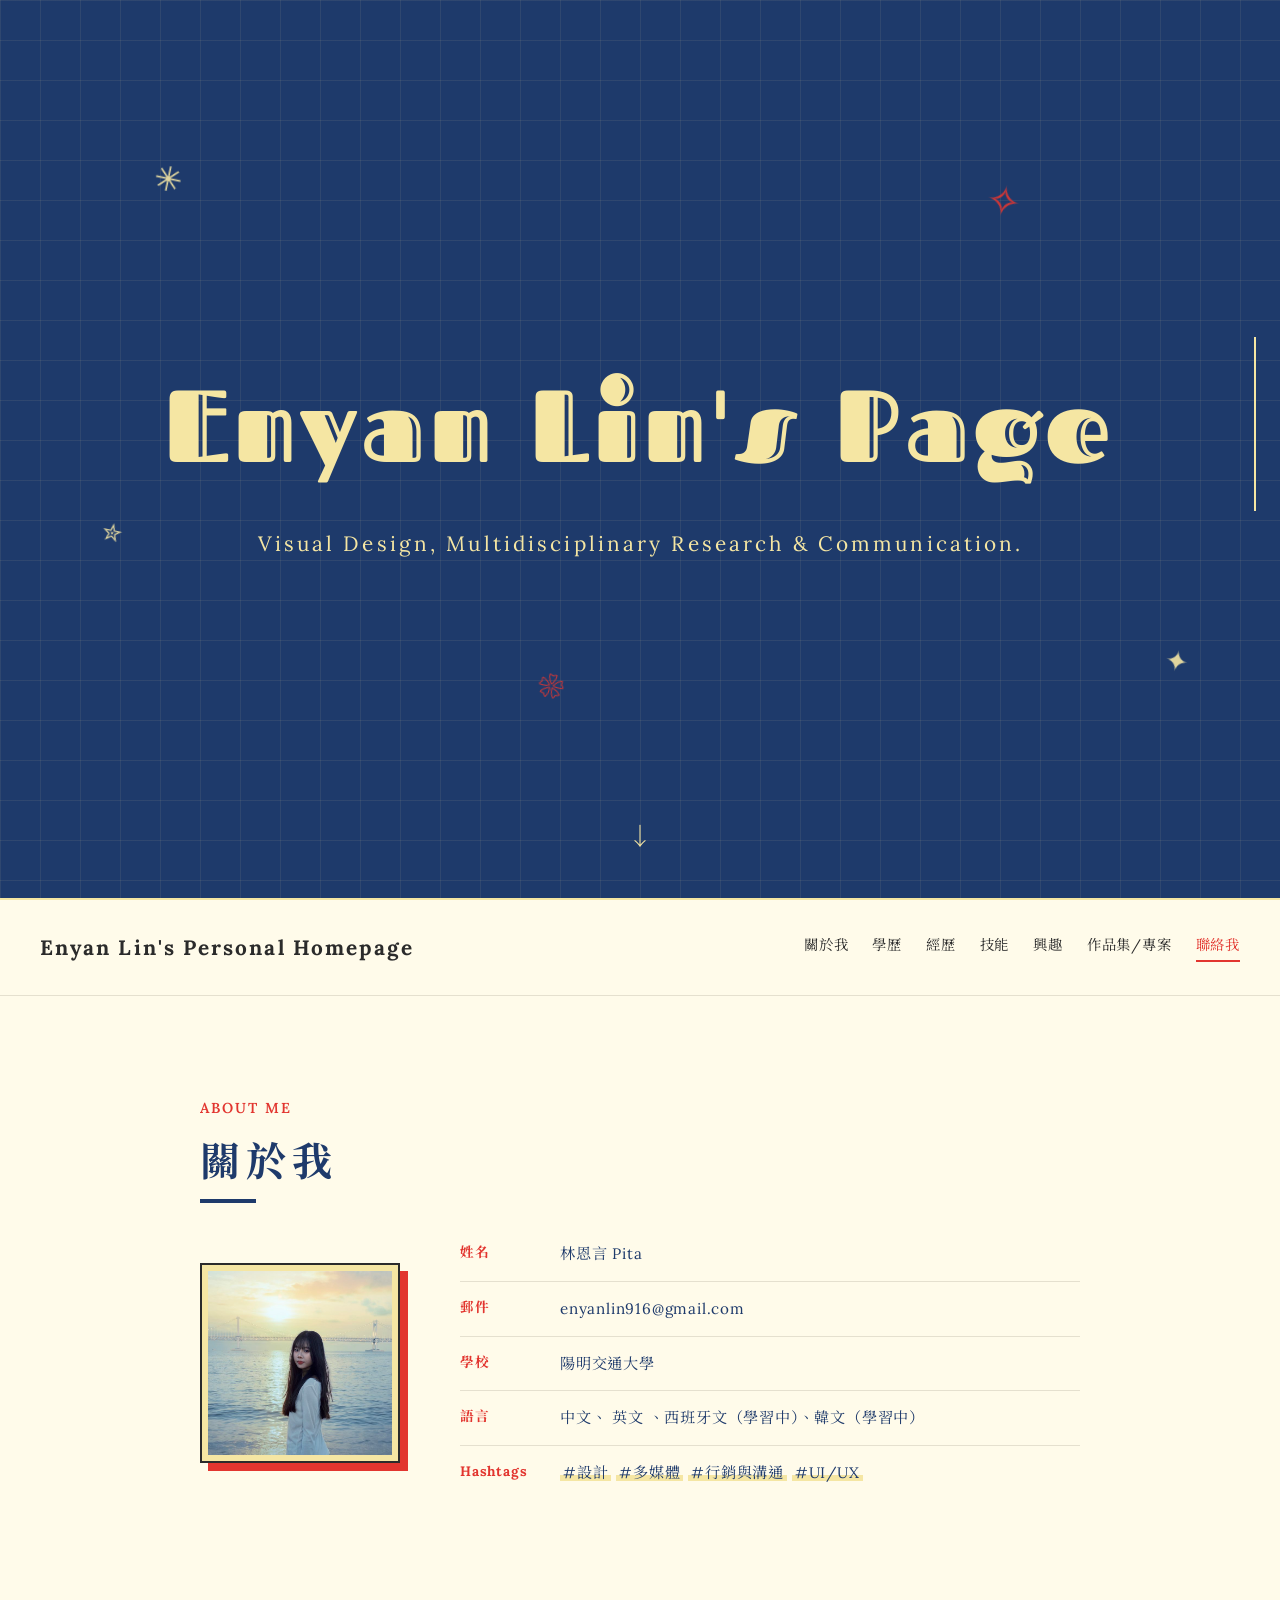
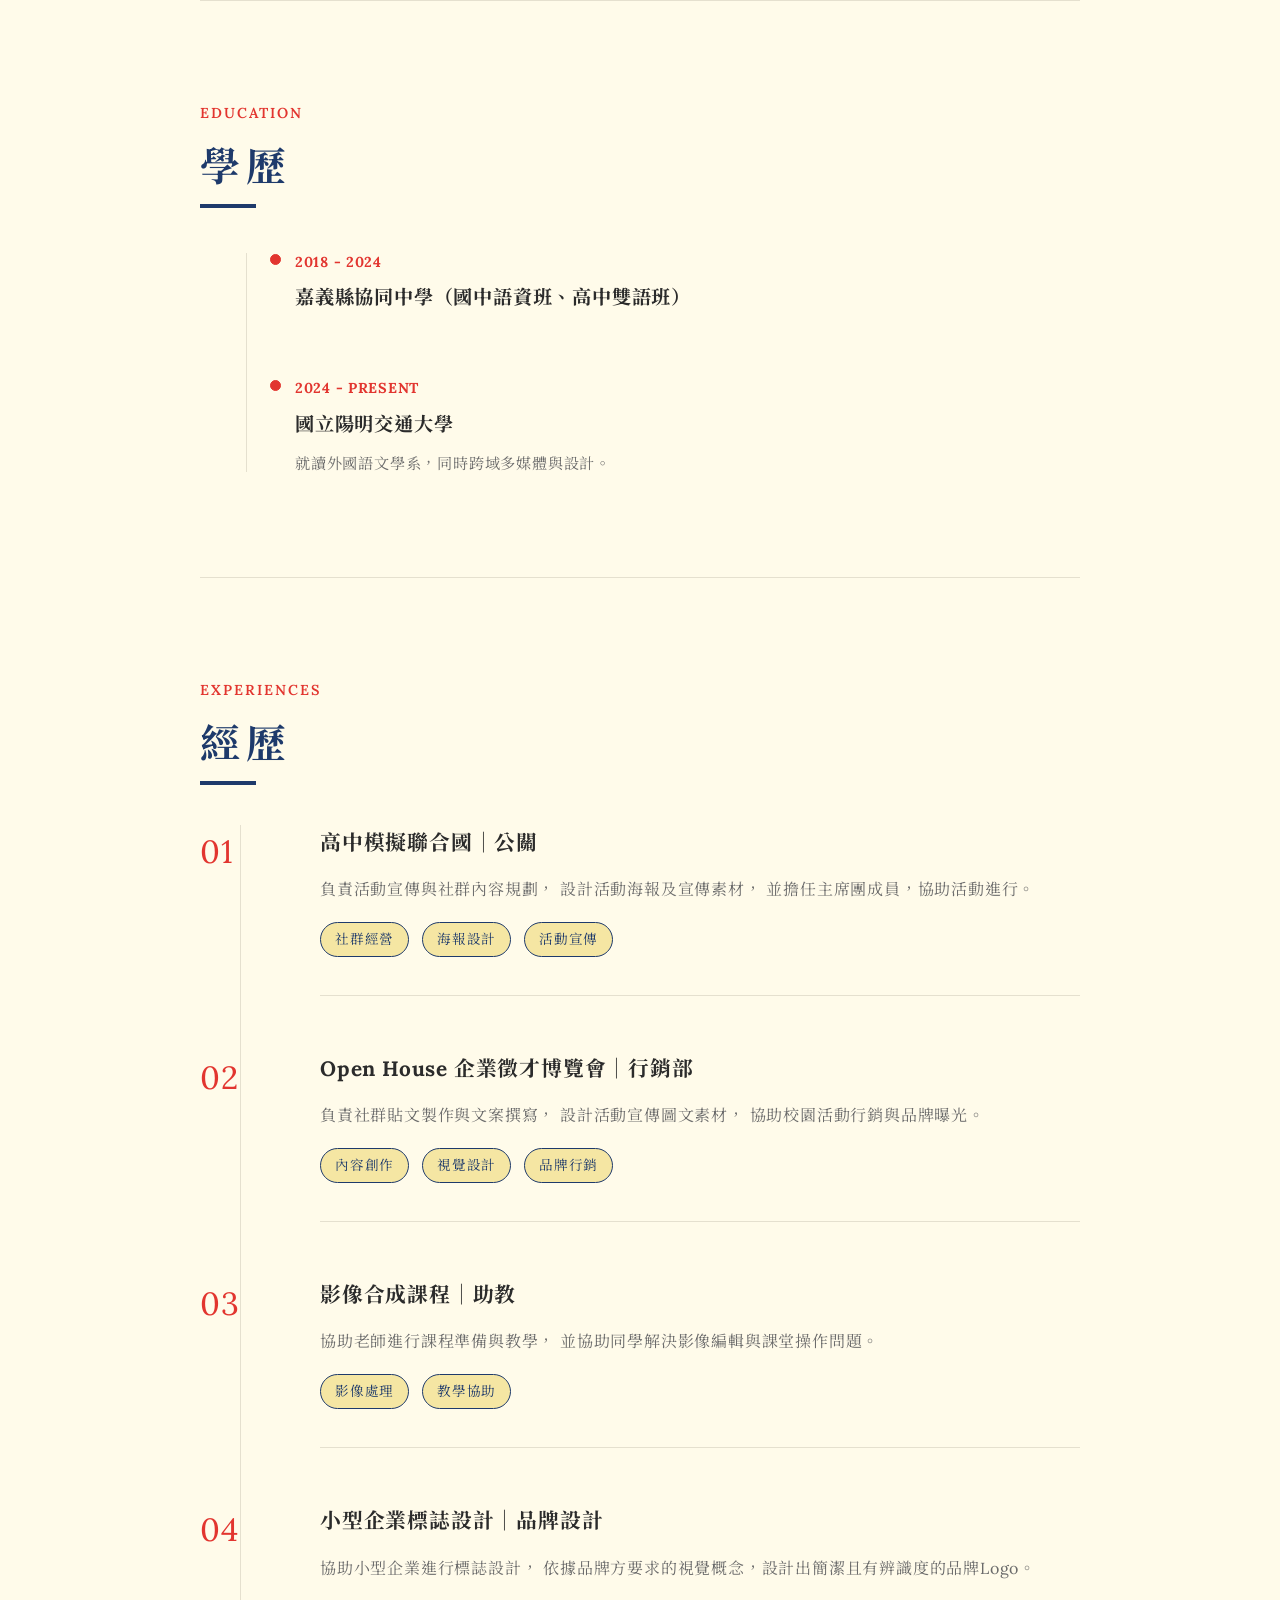
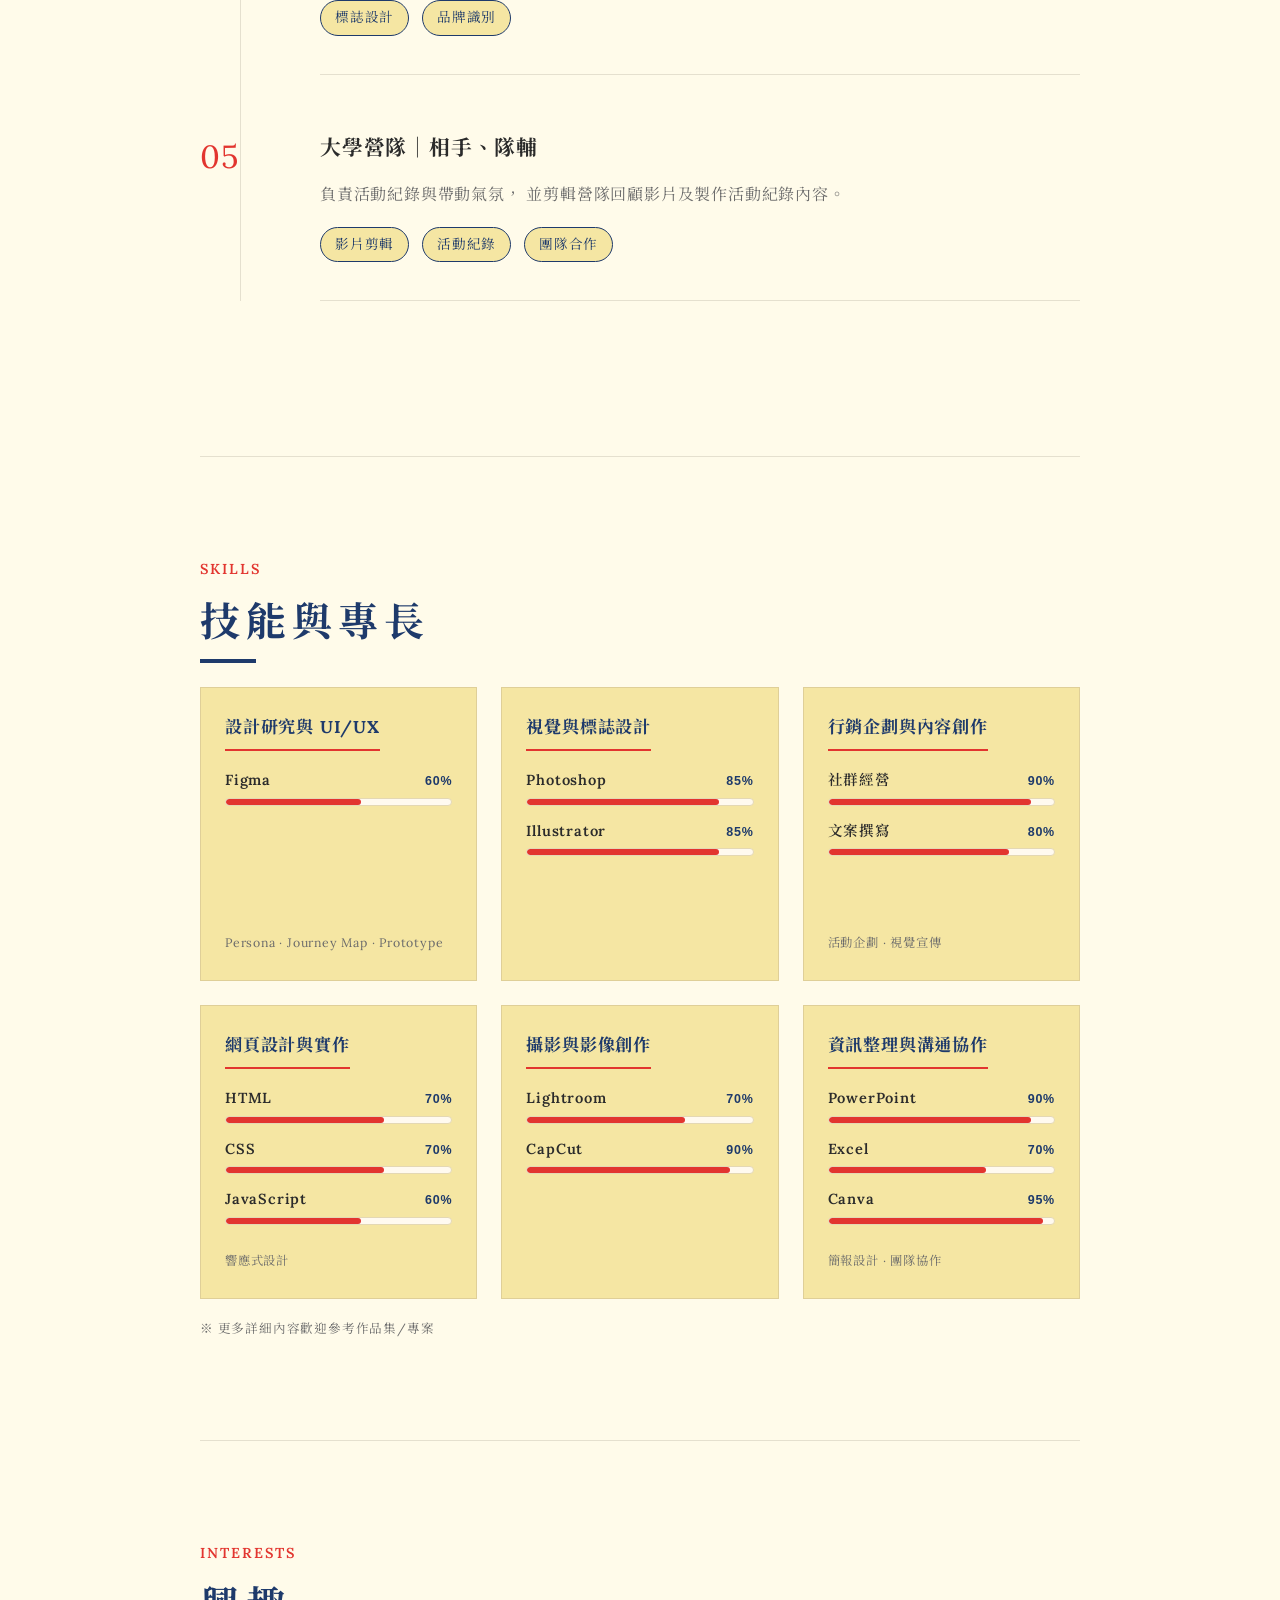
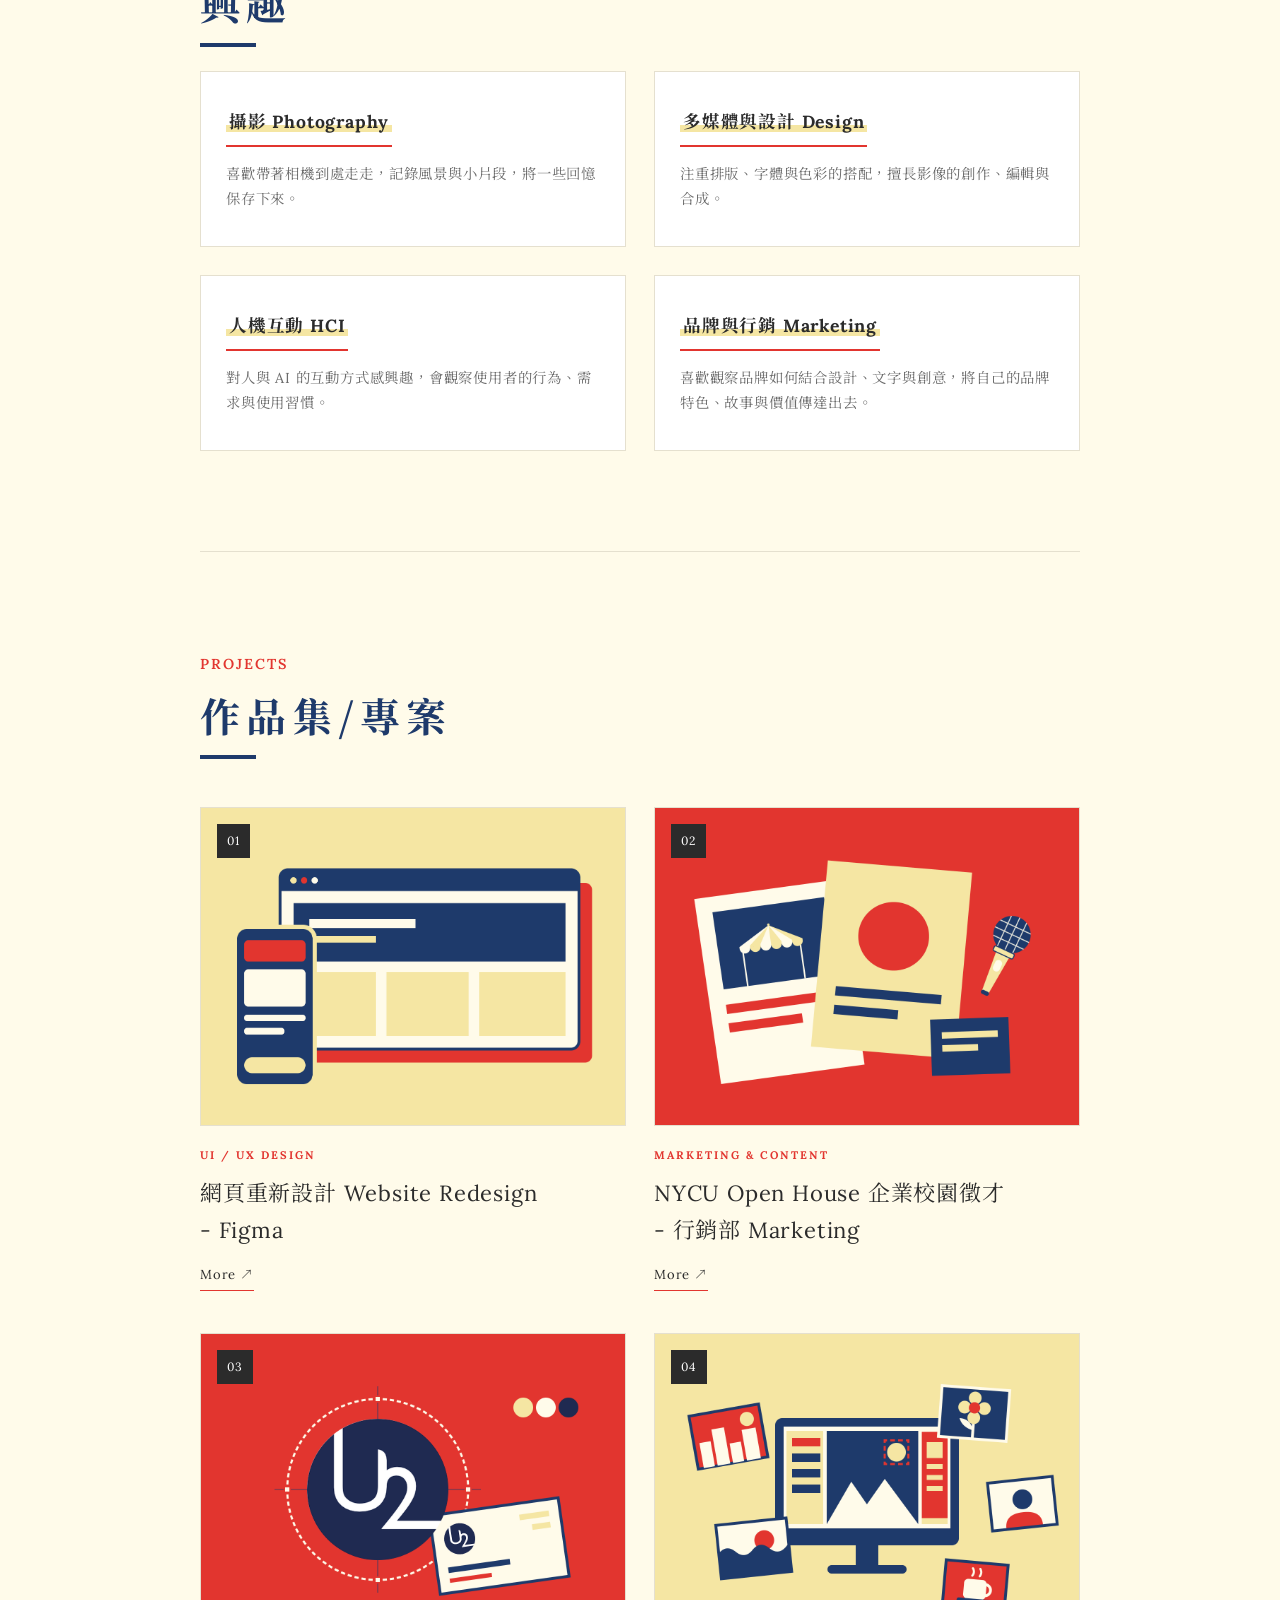
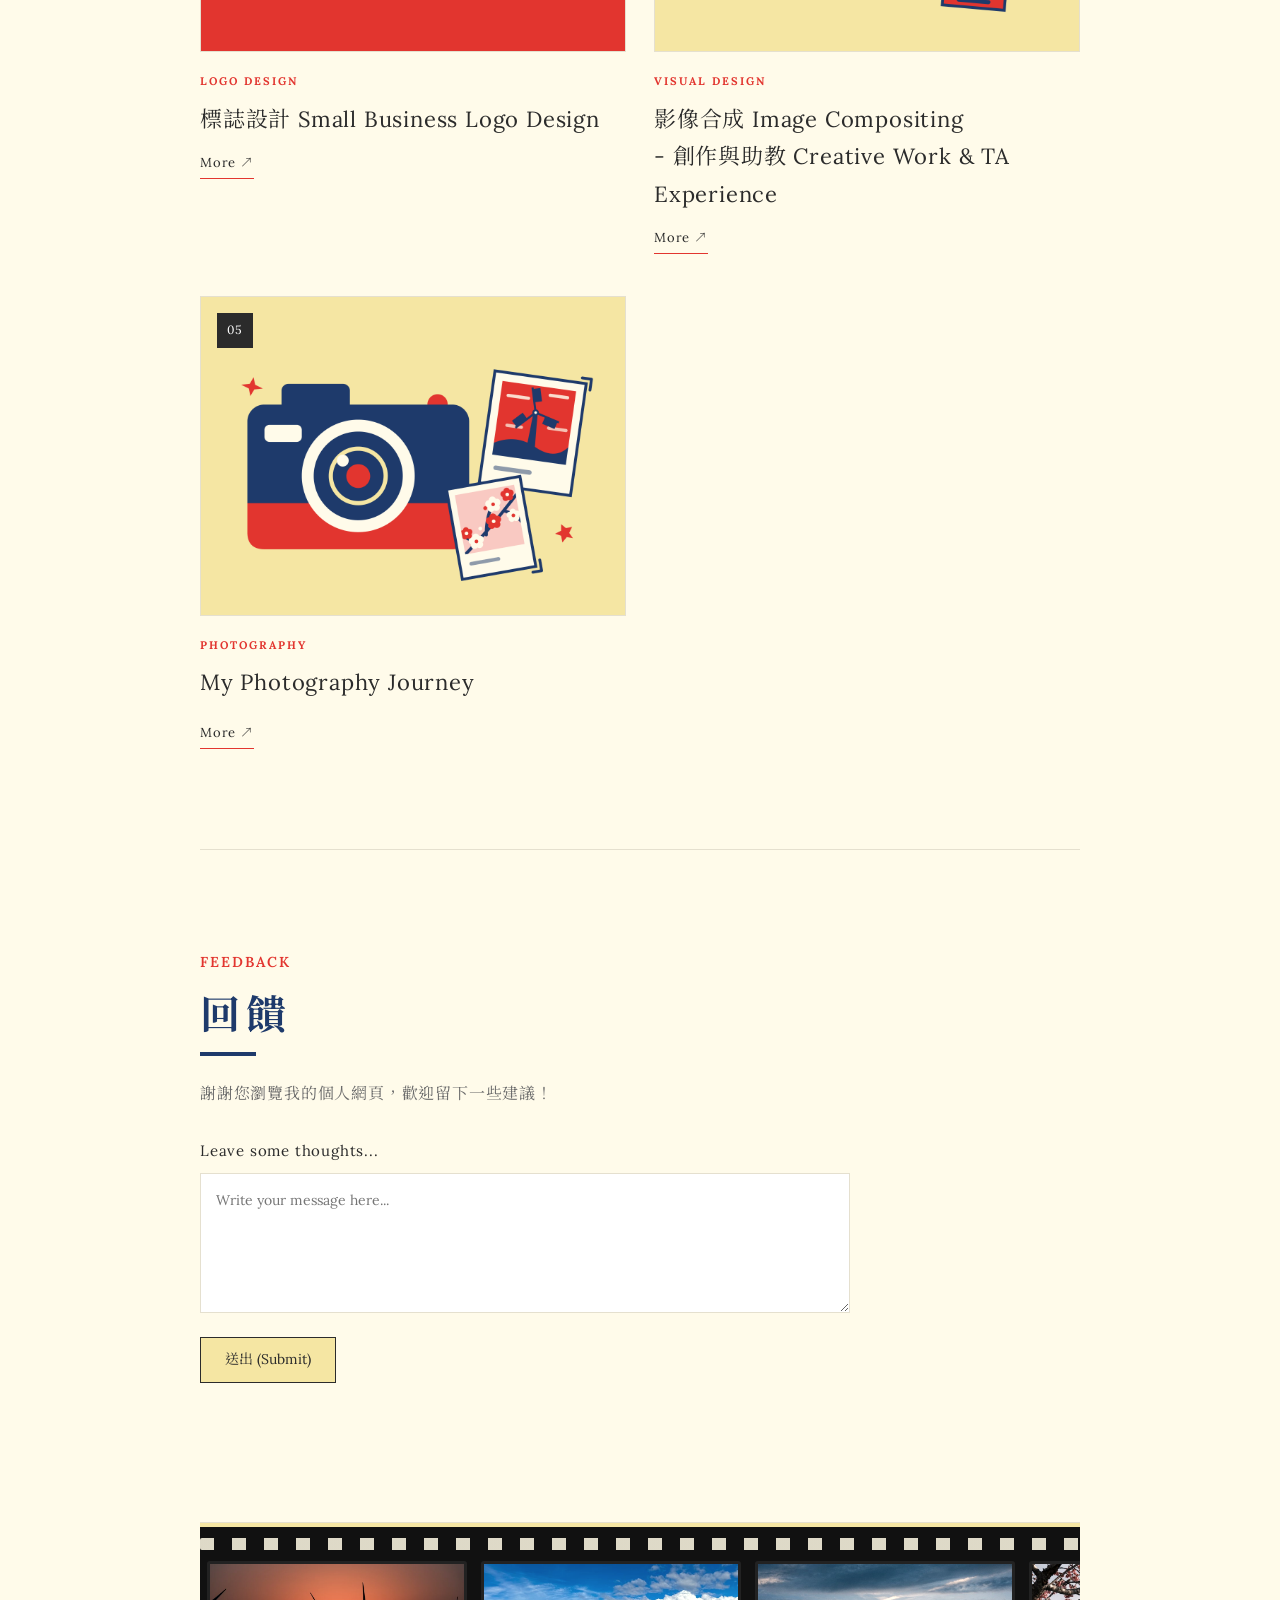
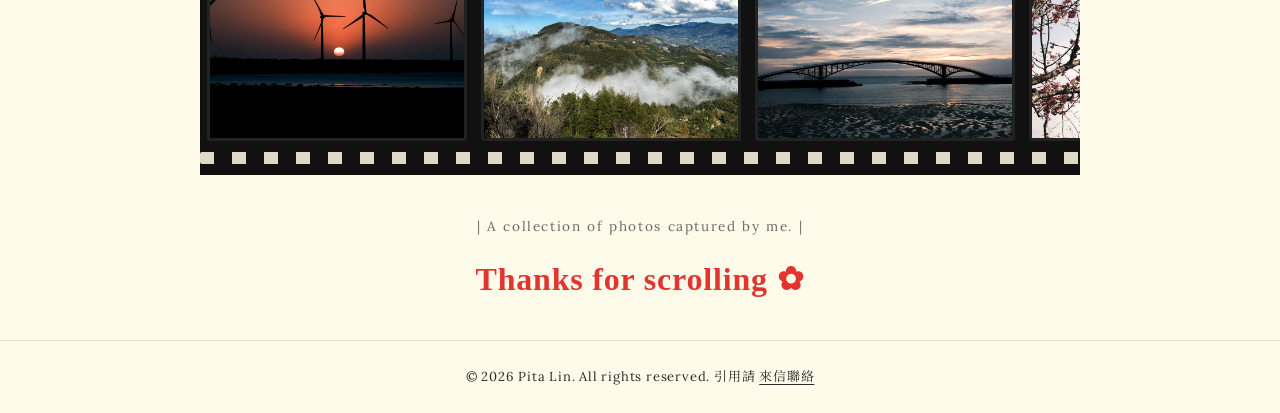
==== commit fdc3b73c: "Optimize website photos for mobile loading" ====
--- a/index.html
+++ b/index.html
@@ -67,7 +67,7 @@
             <h2 class="section-title">關於我</h2>
             <div class="about-wrapper">
                 <div class="about-avatar">
-                    <img src="me.jpg" alt="Pita Lin"> 
+                    <img src="web-images/home/me.jpg" alt="Pita Lin"> 
                 </div>
                 <div class="about-info">
                     <div class="info-row"><span class="label">姓名</span><span class="value">林恩言 Pita</span></div>
@@ -452,21 +452,21 @@
     <div class="film-track">
         <!-- 第一組 -->
         <div class="film-set">
-            <div class="film-frame"><img src="photo1.JPG" alt="" loading="lazy"></div>
-            <div class="film-frame"><img src="photo2.JPG" alt="" loading="lazy"></div>
-            <div class="film-frame"><img src="photo3.JPG" alt="" loading="lazy"></div>
-            <div class="film-frame"><img src="photo4.JPG" alt="" loading="lazy"></div>
-            <div class="film-frame"><img src="photo5.jpg" alt="" loading="lazy"></div>
-            <div class="film-frame"><img src="photo6.JPG" alt="" loading="lazy"></div>
+            <div class="film-frame"><img src="web-images/home/photo1.jpg" alt="" loading="lazy"></div>
+            <div class="film-frame"><img src="web-images/home/photo2.jpg" alt="" loading="lazy"></div>
+            <div class="film-frame"><img src="web-images/home/photo3.jpg" alt="" loading="lazy"></div>
+            <div class="film-frame"><img src="web-images/home/photo4.jpg" alt="" loading="lazy"></div>
+            <div class="film-frame"><img src="web-images/home/photo5.jpg" alt="" loading="lazy"></div>
+            <div class="film-frame"><img src="web-images/home/photo6.jpg" alt="" loading="lazy"></div>
         </div>
         <!-- 第二組:內容和第一組完全一樣,用來無縫接軌 -->
         <div class="film-set" aria-hidden="true">
-            <div class="film-frame"><img src="photo1.JPG" alt="" loading="lazy"></div>
-            <div class="film-frame"><img src="photo2.JPG" alt="" loading="lazy"></div>
-            <div class="film-frame"><img src="photo3.JPG" alt="" loading="lazy"></div>
-            <div class="film-frame"><img src="photo4.JPG" alt="" loading="lazy"></div>
-            <div class="film-frame"><img src="photo5.jpg" alt="" loading="lazy"></div>
-            <div class="film-frame"><img src="photo6.JPG" alt="" loading="lazy"></div>
+            <div class="film-frame"><img src="web-images/home/photo1.jpg" alt="" loading="lazy"></div>
+            <div class="film-frame"><img src="web-images/home/photo2.jpg" alt="" loading="lazy"></div>
+            <div class="film-frame"><img src="web-images/home/photo3.jpg" alt="" loading="lazy"></div>
+            <div class="film-frame"><img src="web-images/home/photo4.jpg" alt="" loading="lazy"></div>
+            <div class="film-frame"><img src="web-images/home/photo5.jpg" alt="" loading="lazy"></div>
+            <div class="film-frame"><img src="web-images/home/photo6.jpg" alt="" loading="lazy"></div>
         </div>
     </div>
 </section>
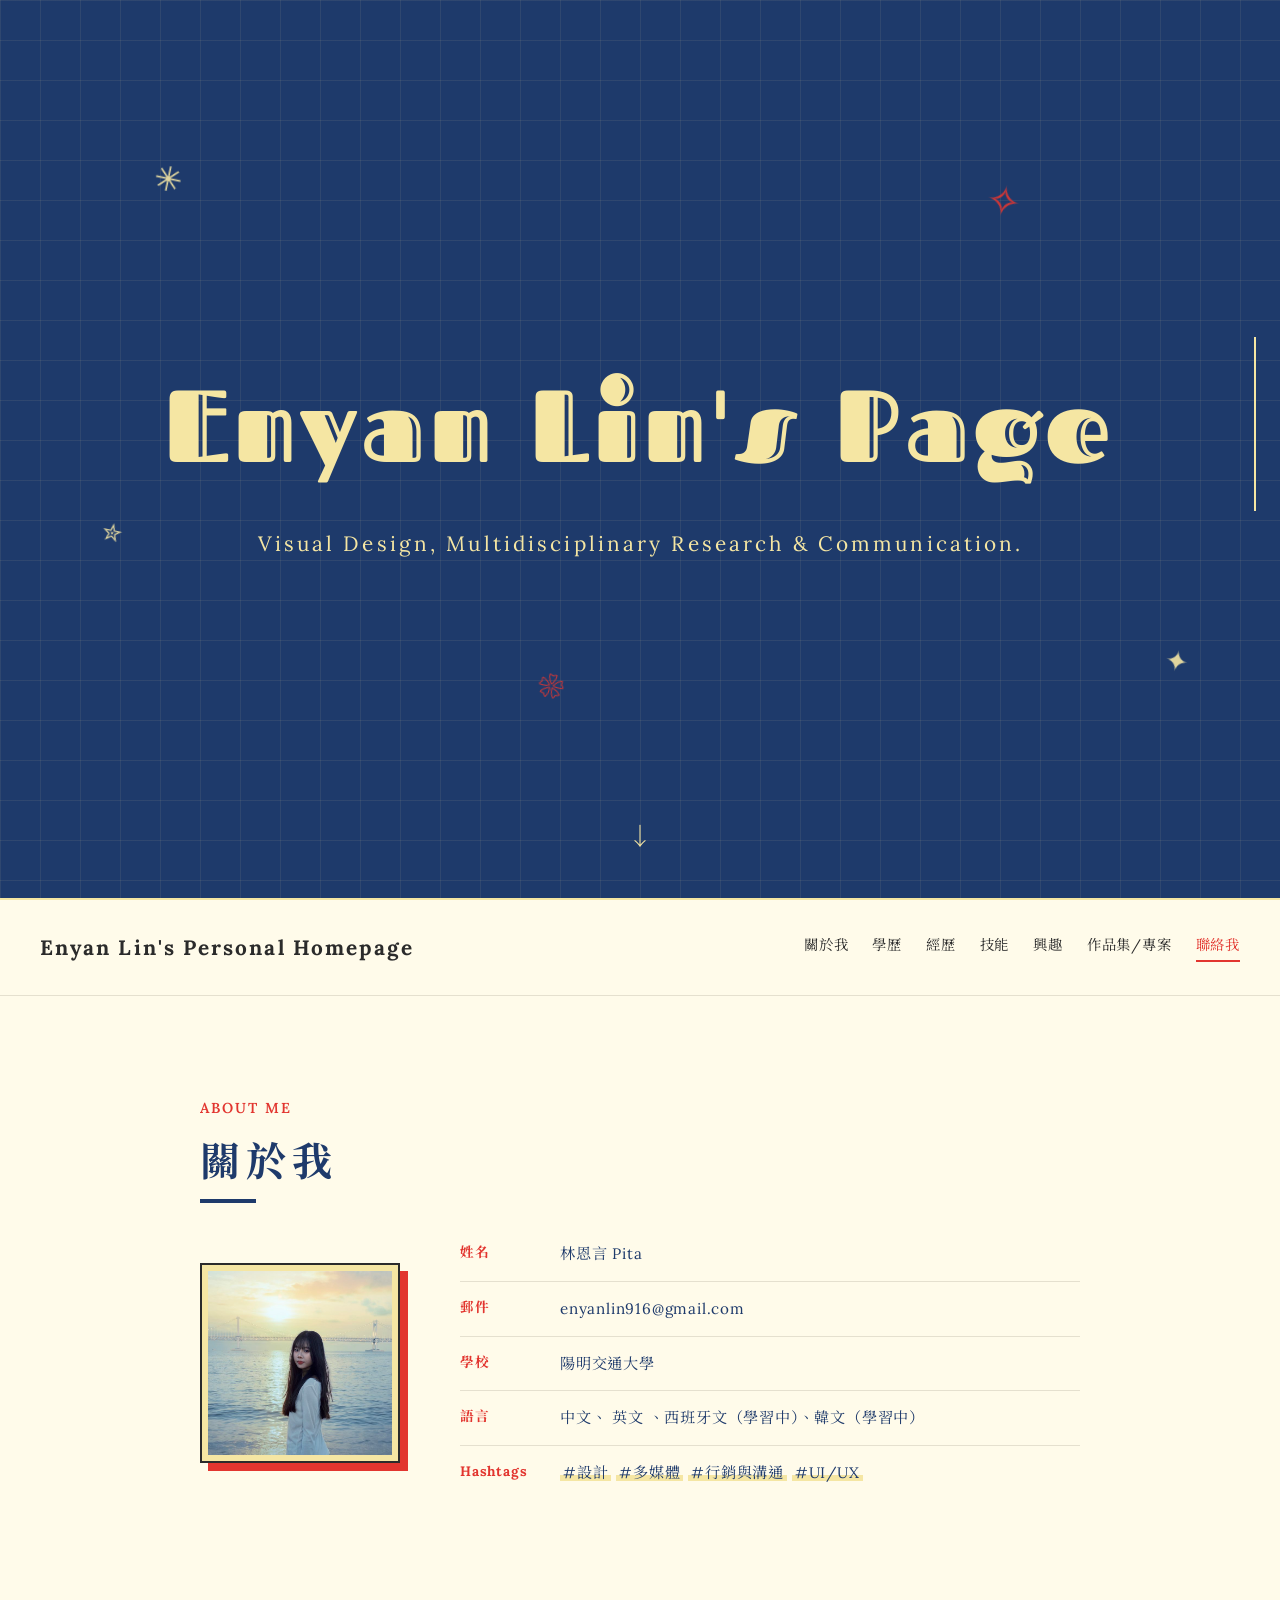
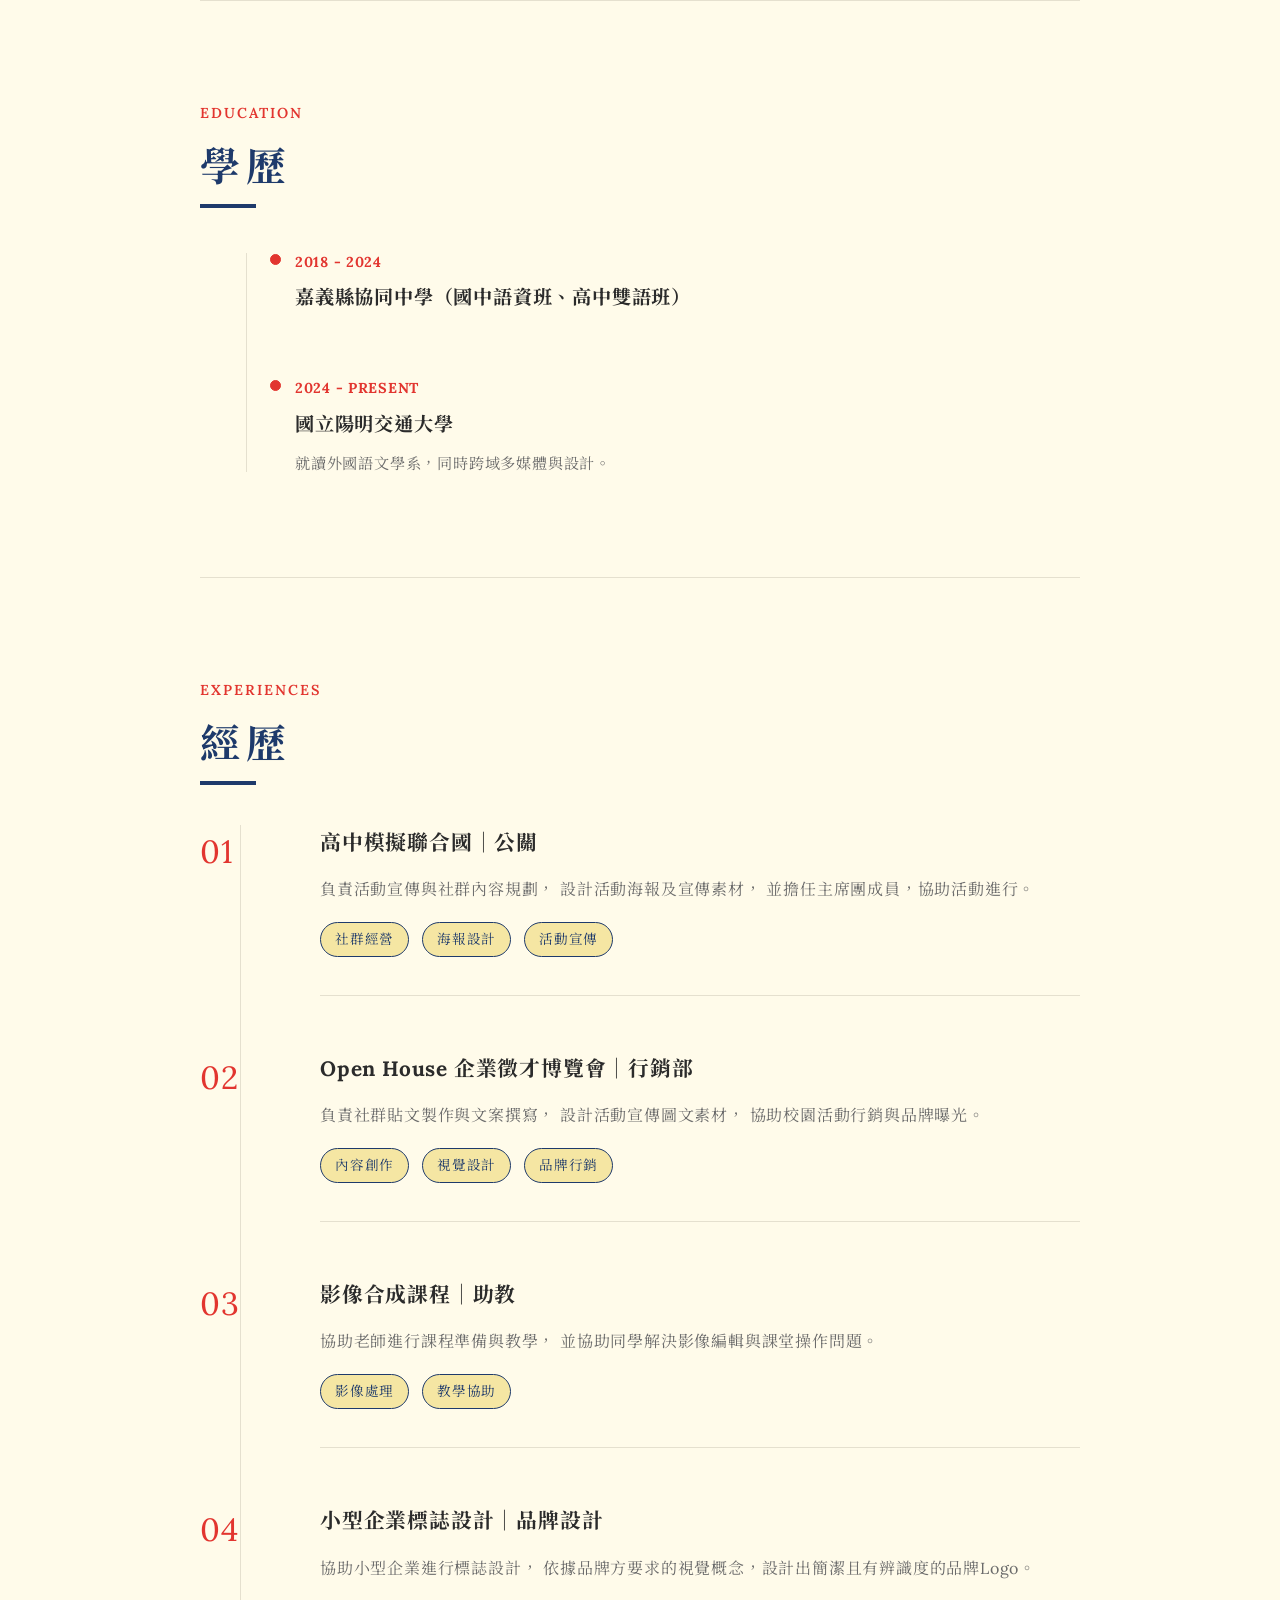
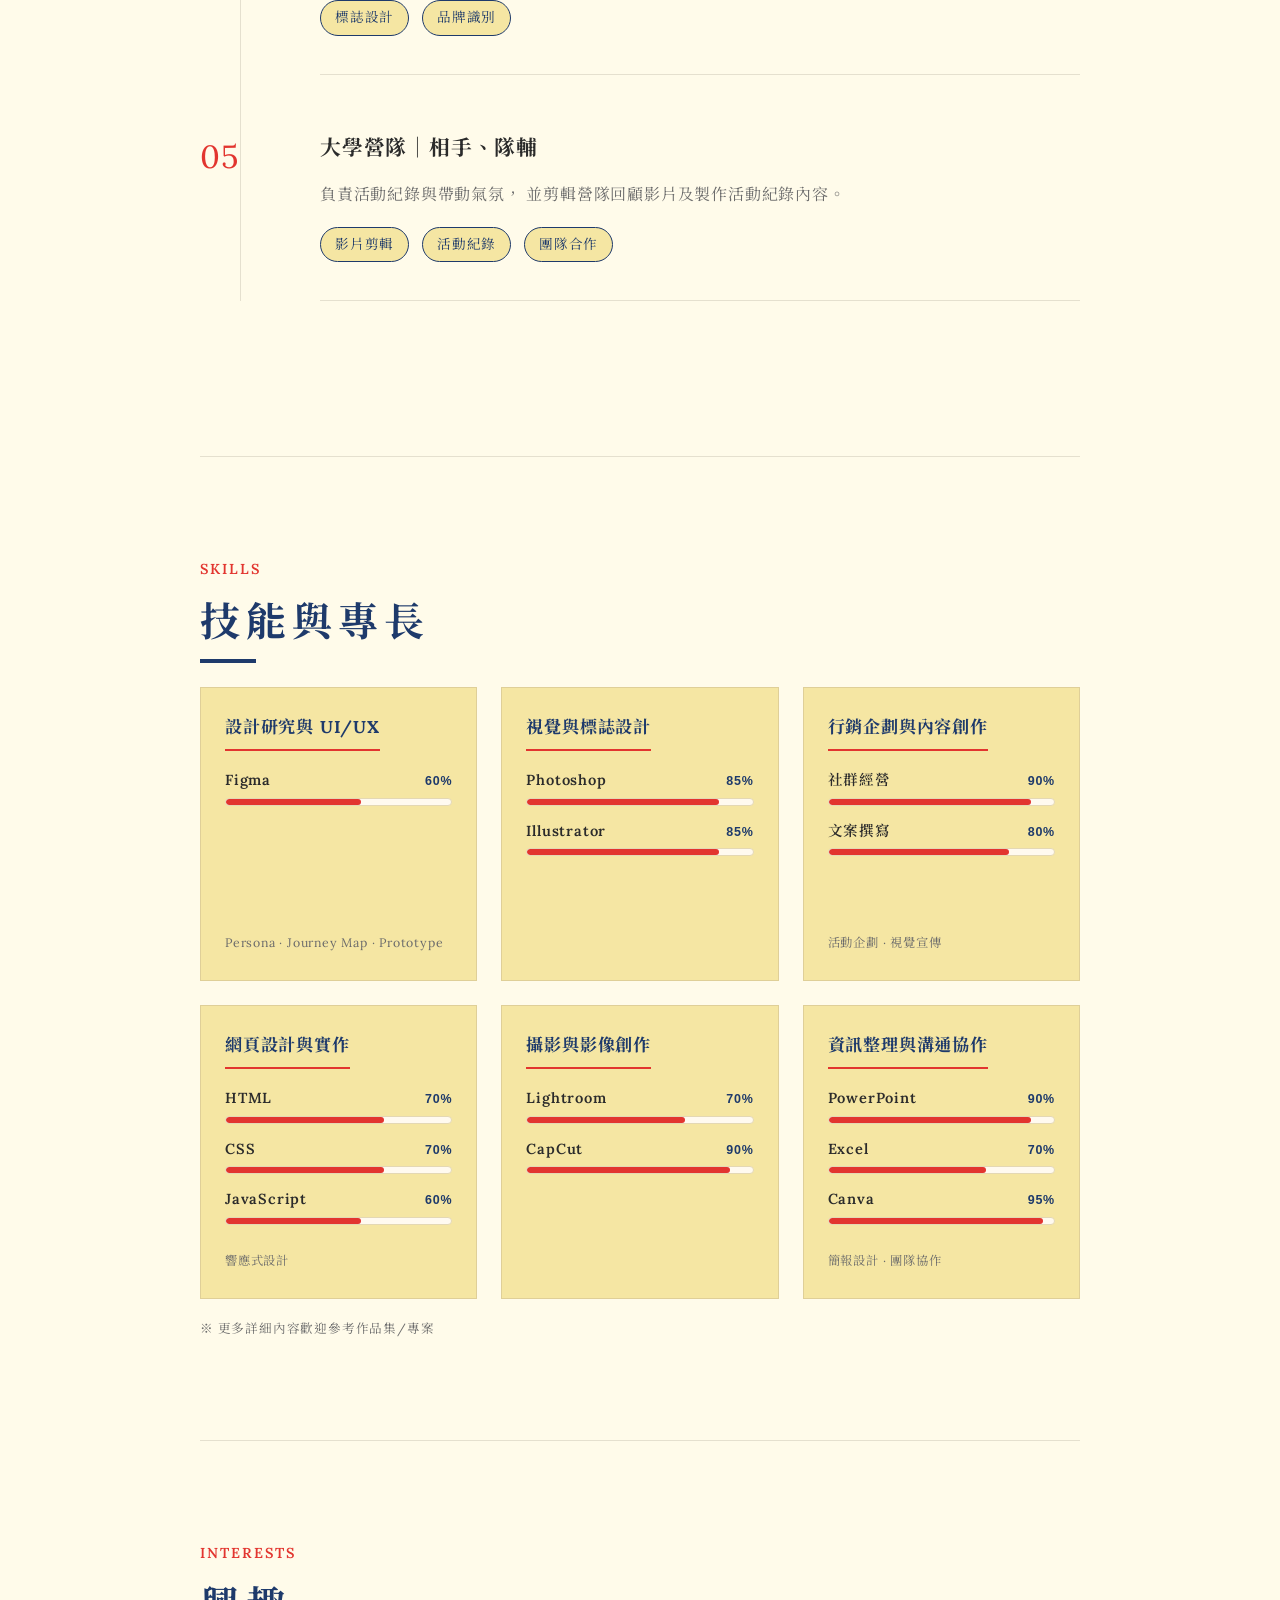
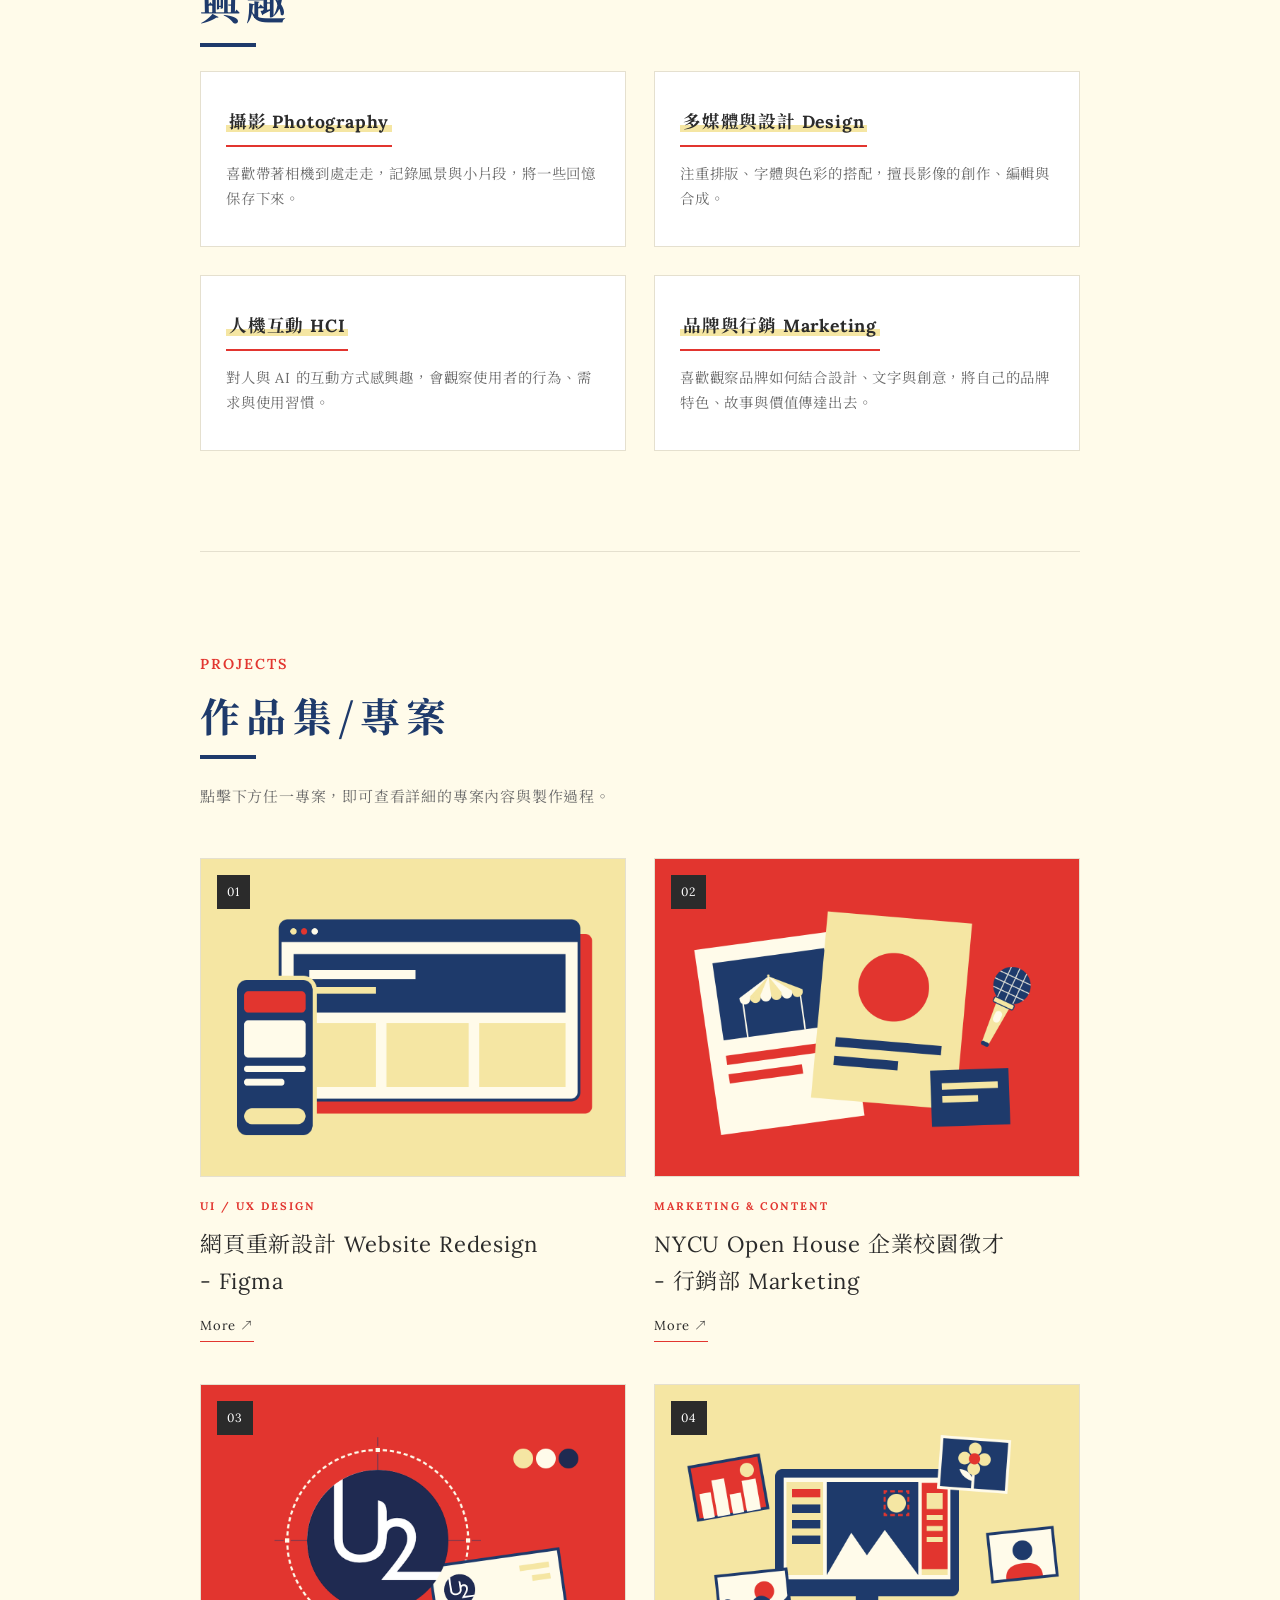
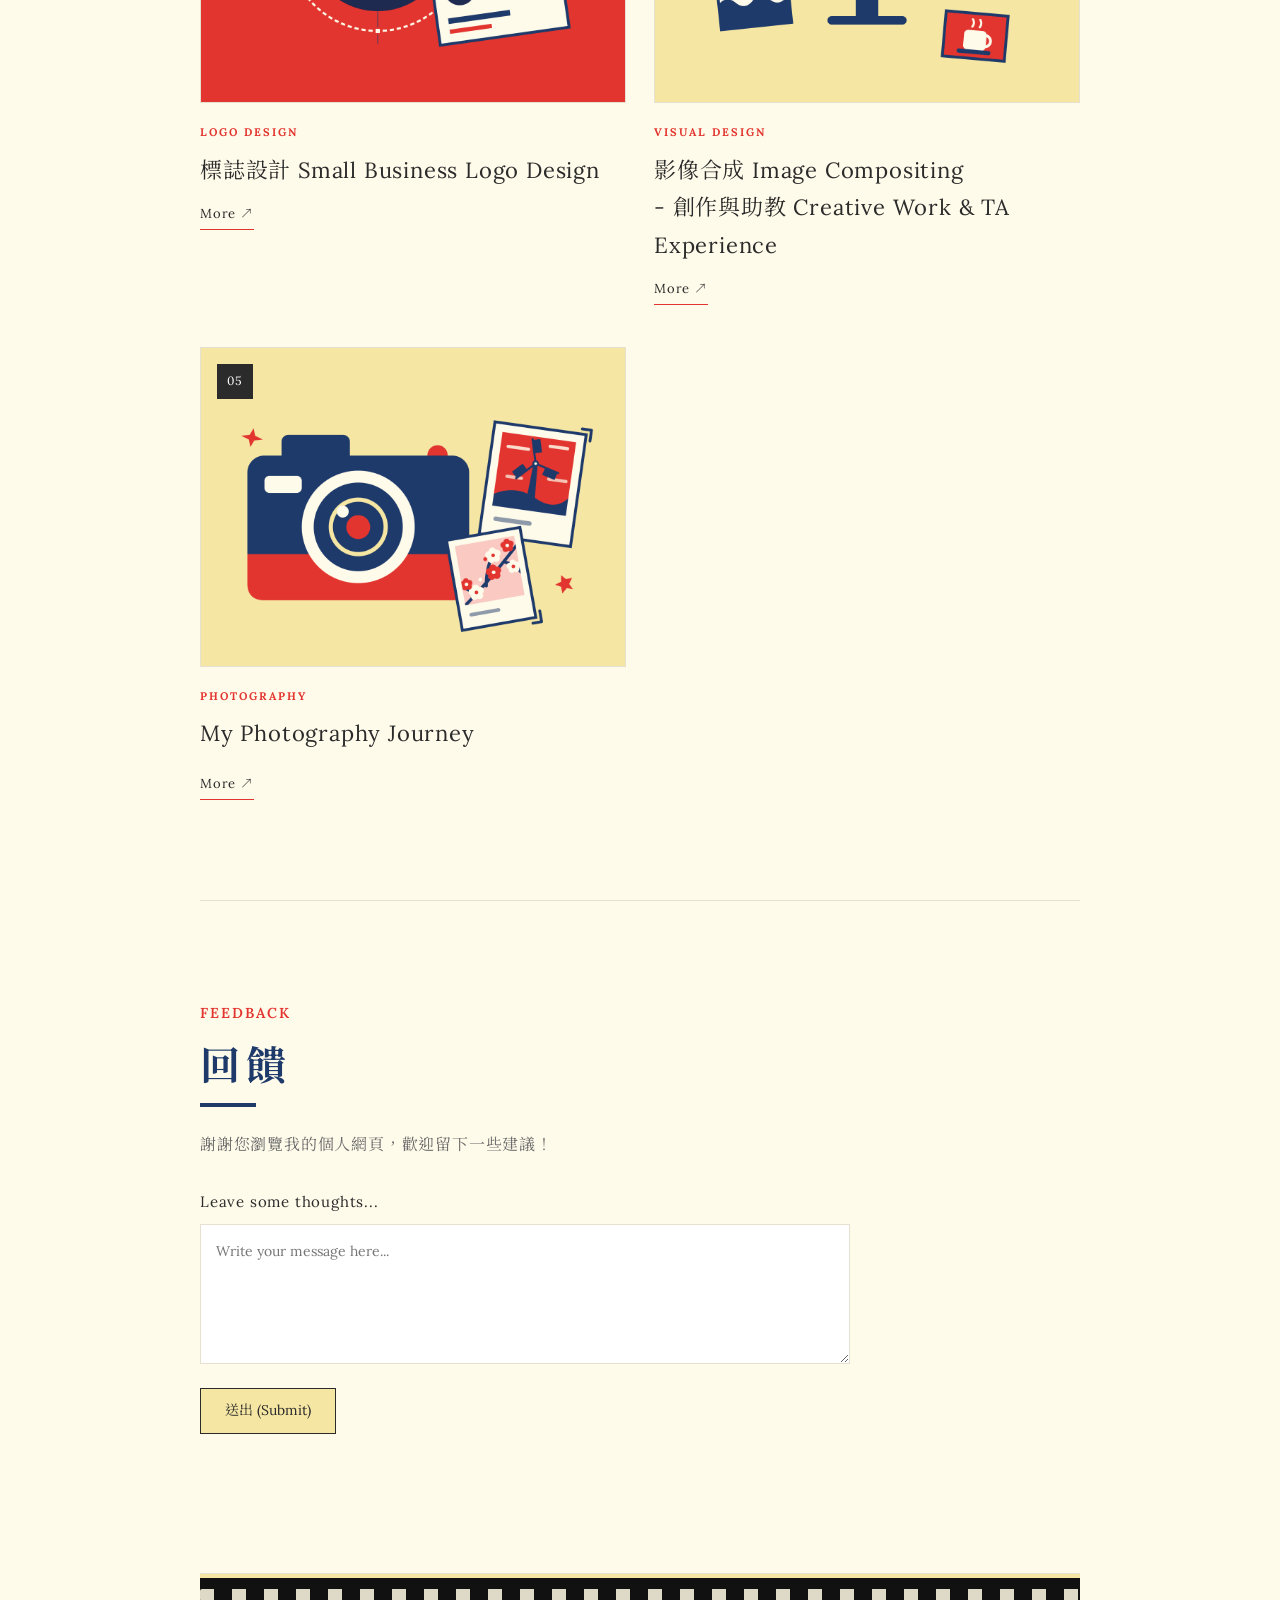
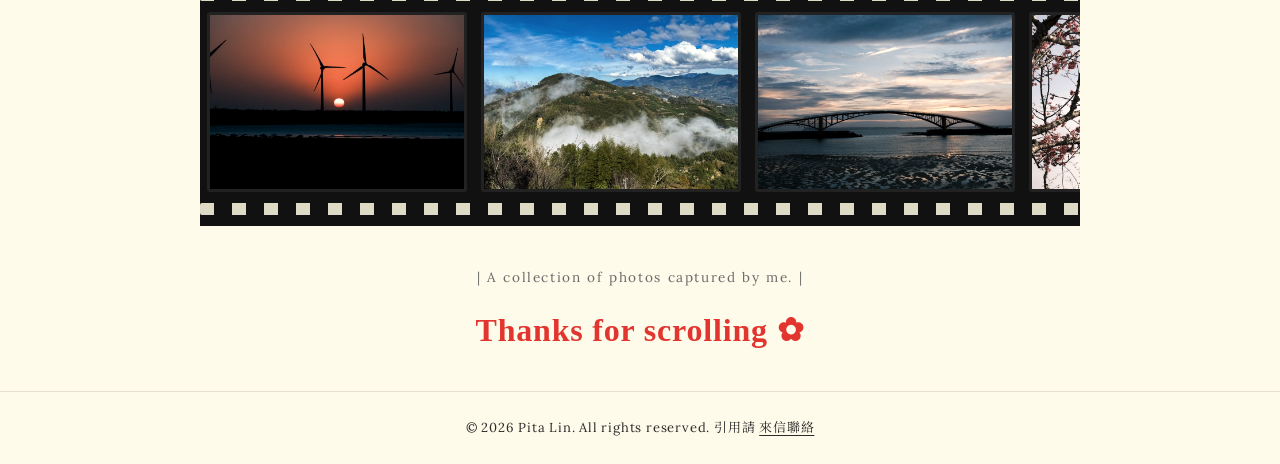
==== commit f77fe15f: "Add clickable project cards hint below portfolio heading" ====
--- a/index.html
+++ b/index.html
@@ -322,6 +322,7 @@
             <div class="projects-heading">
             <p class="section-label">Projects</p>
             <h2 class="section-title">作品集/專案</h2>
+            <p class="projects-intro">點擊下方任一專案，即可查看詳細的專案內容與製作過程。</p>
         </div>
 
     <div class="projects-grid">
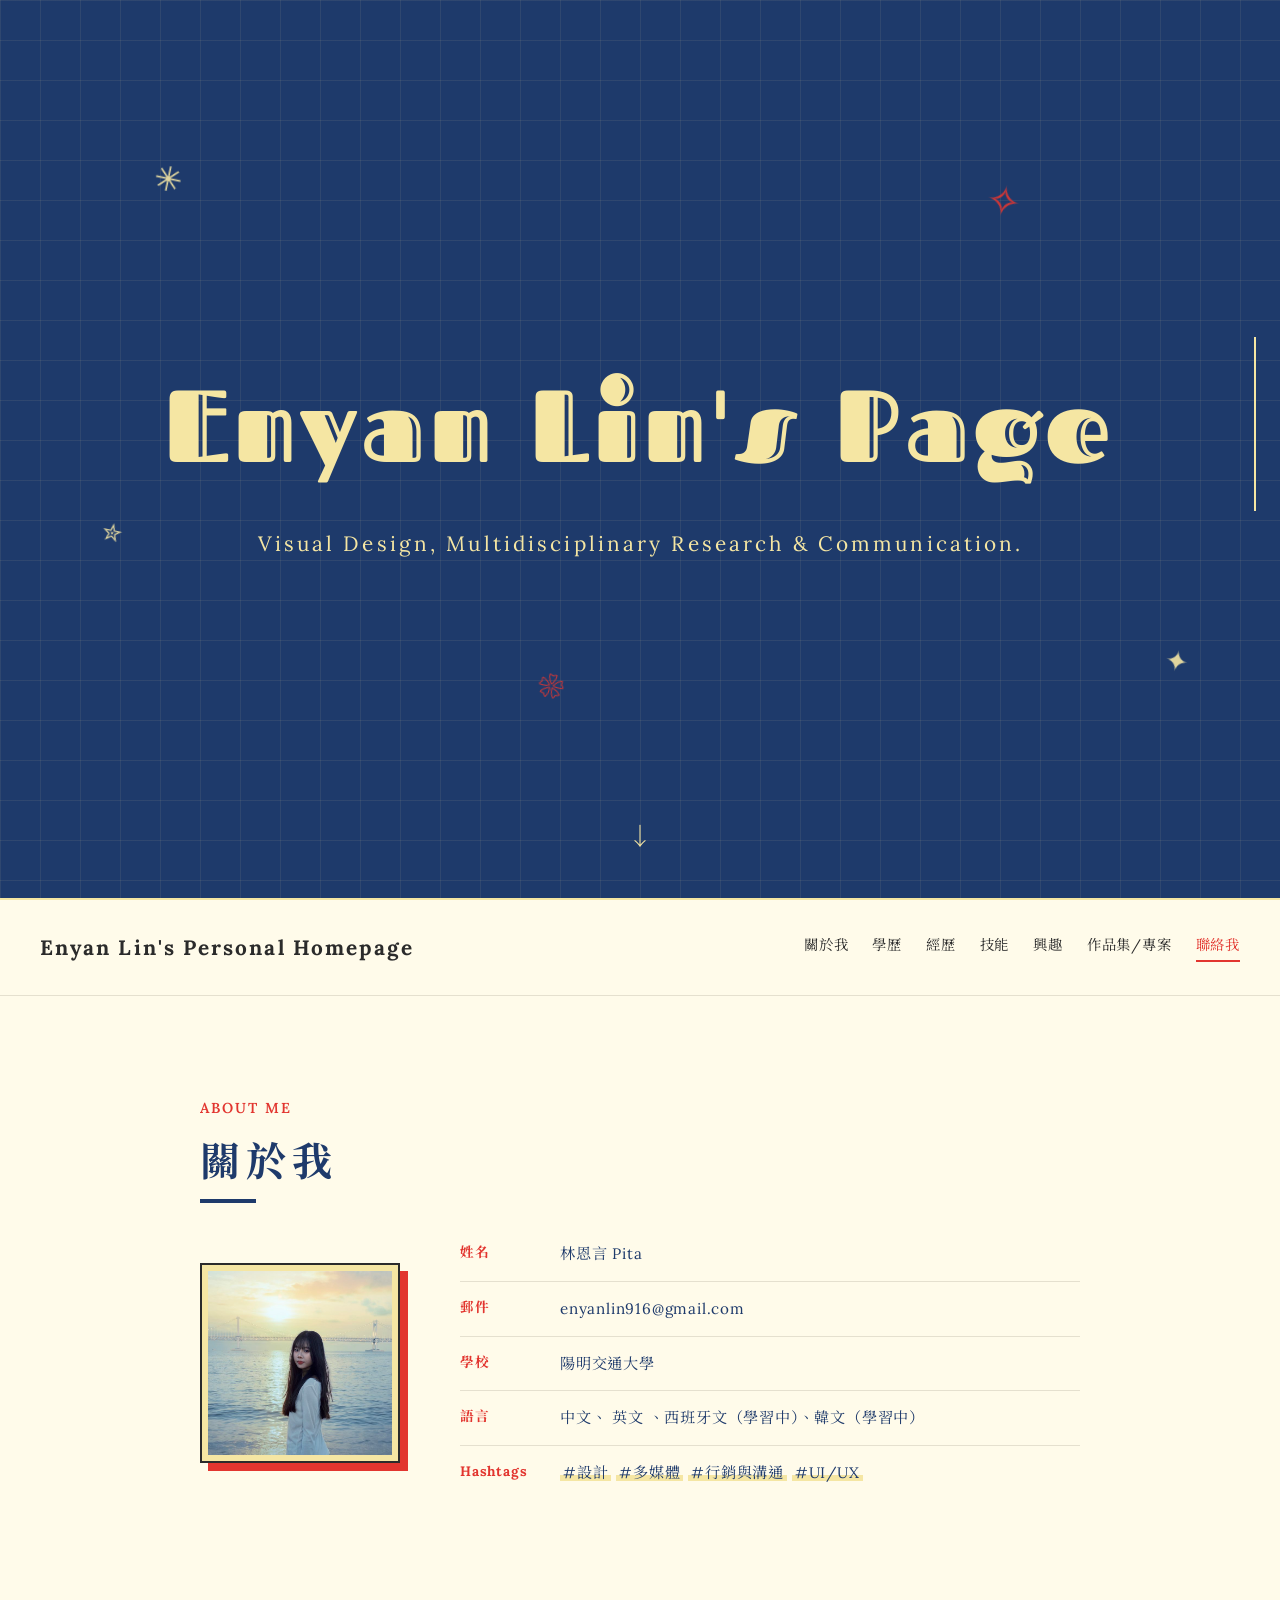
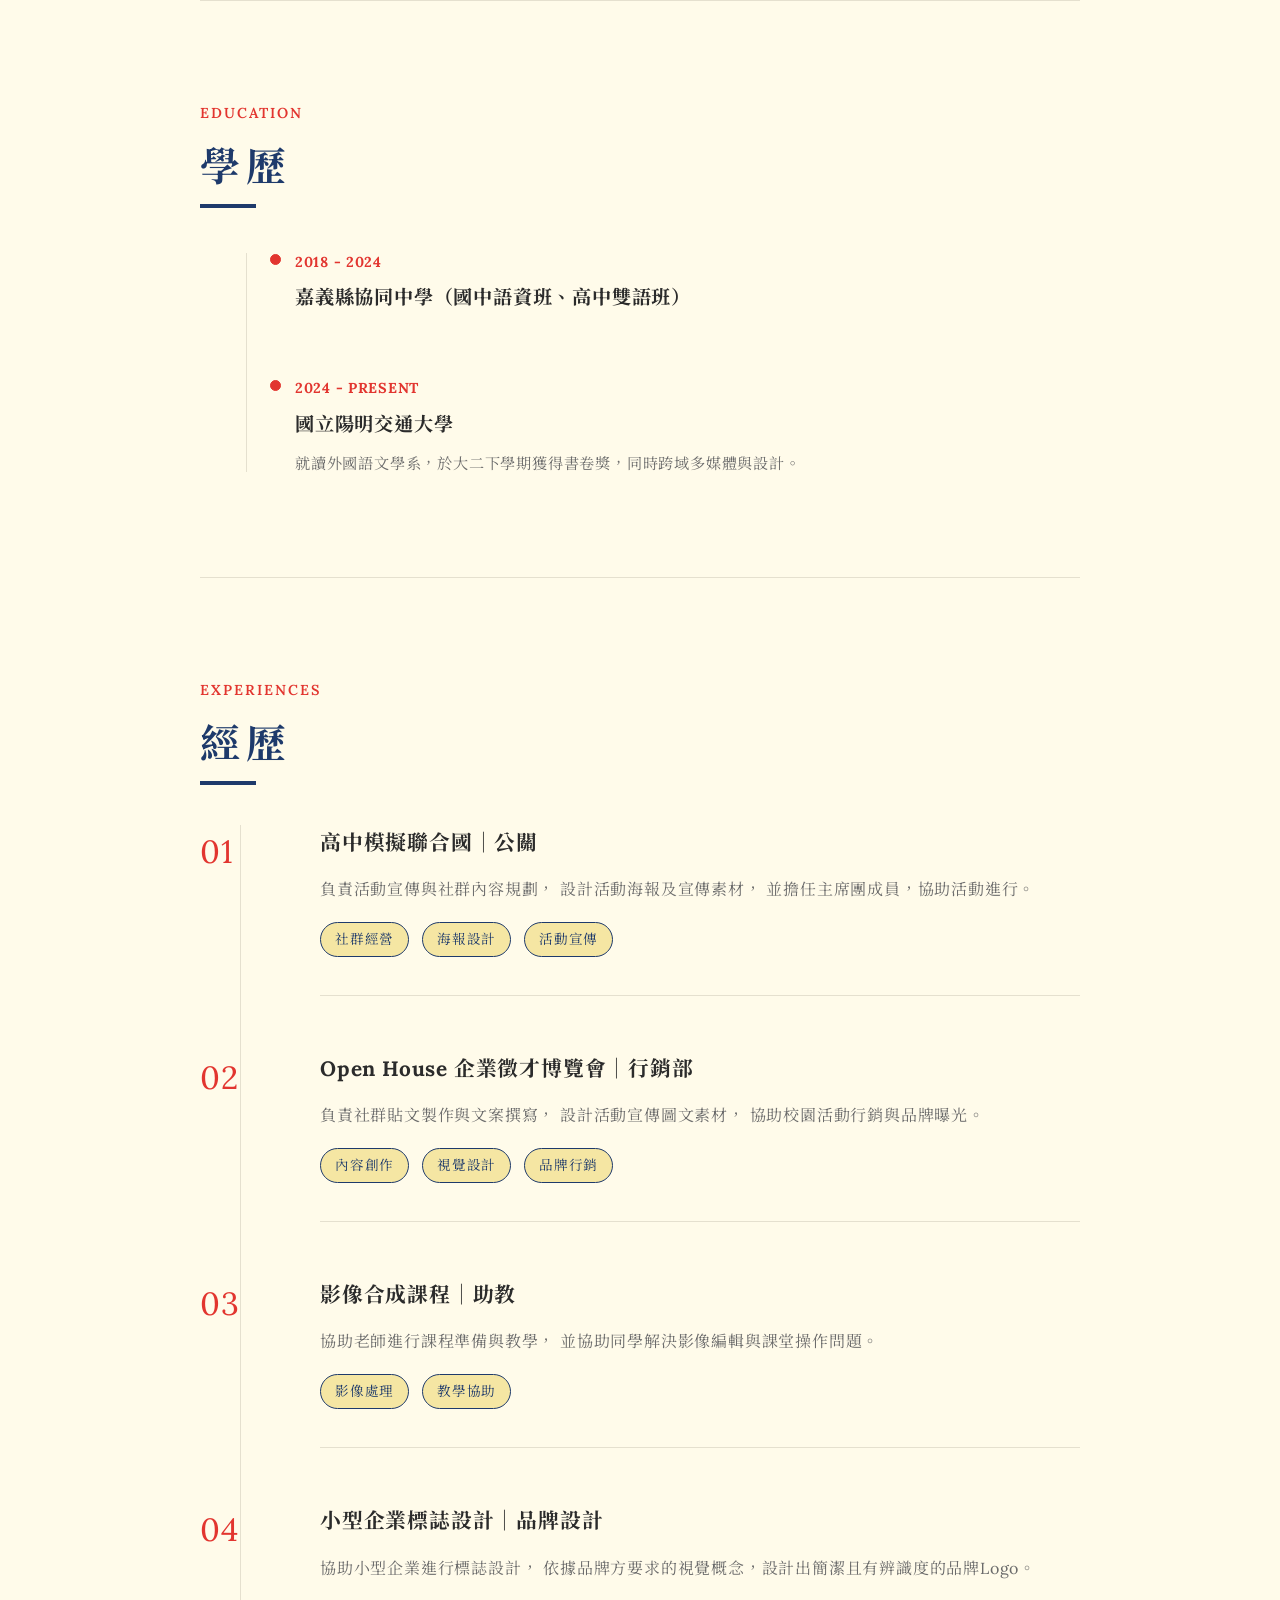
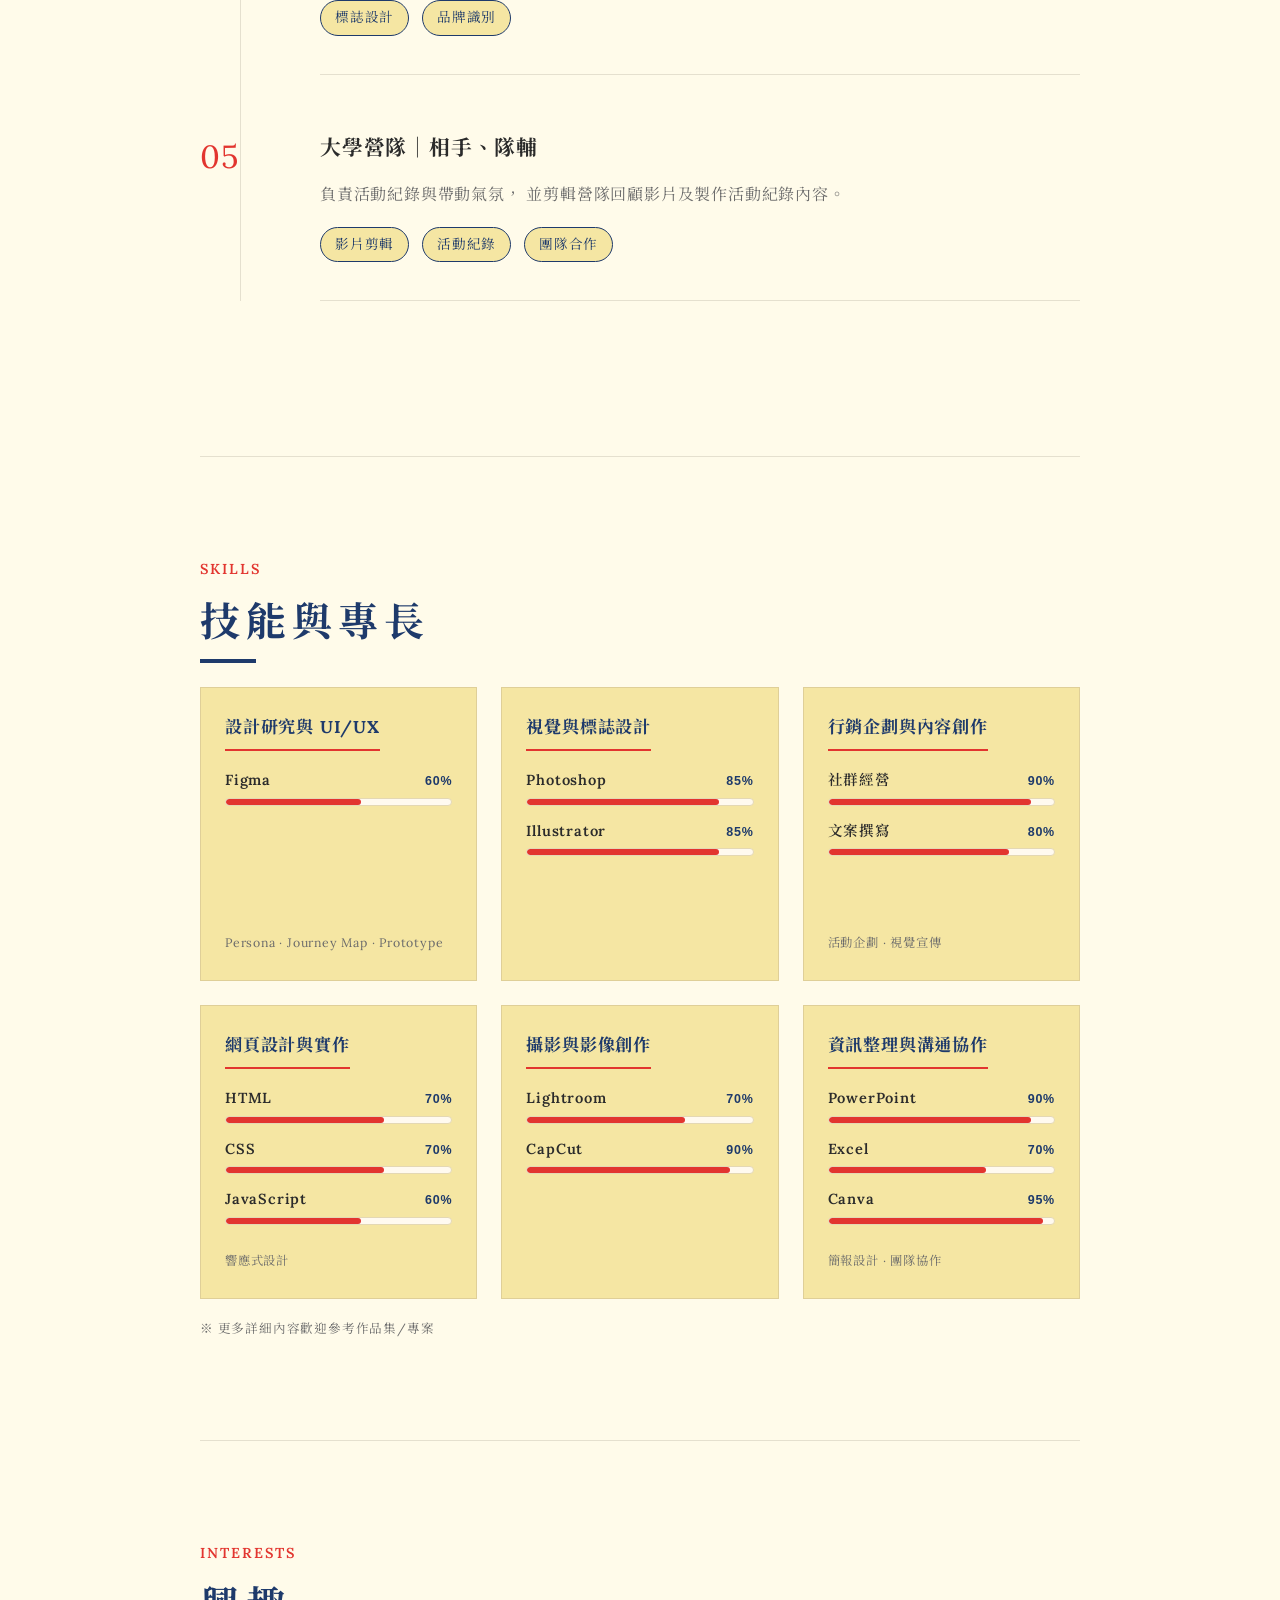
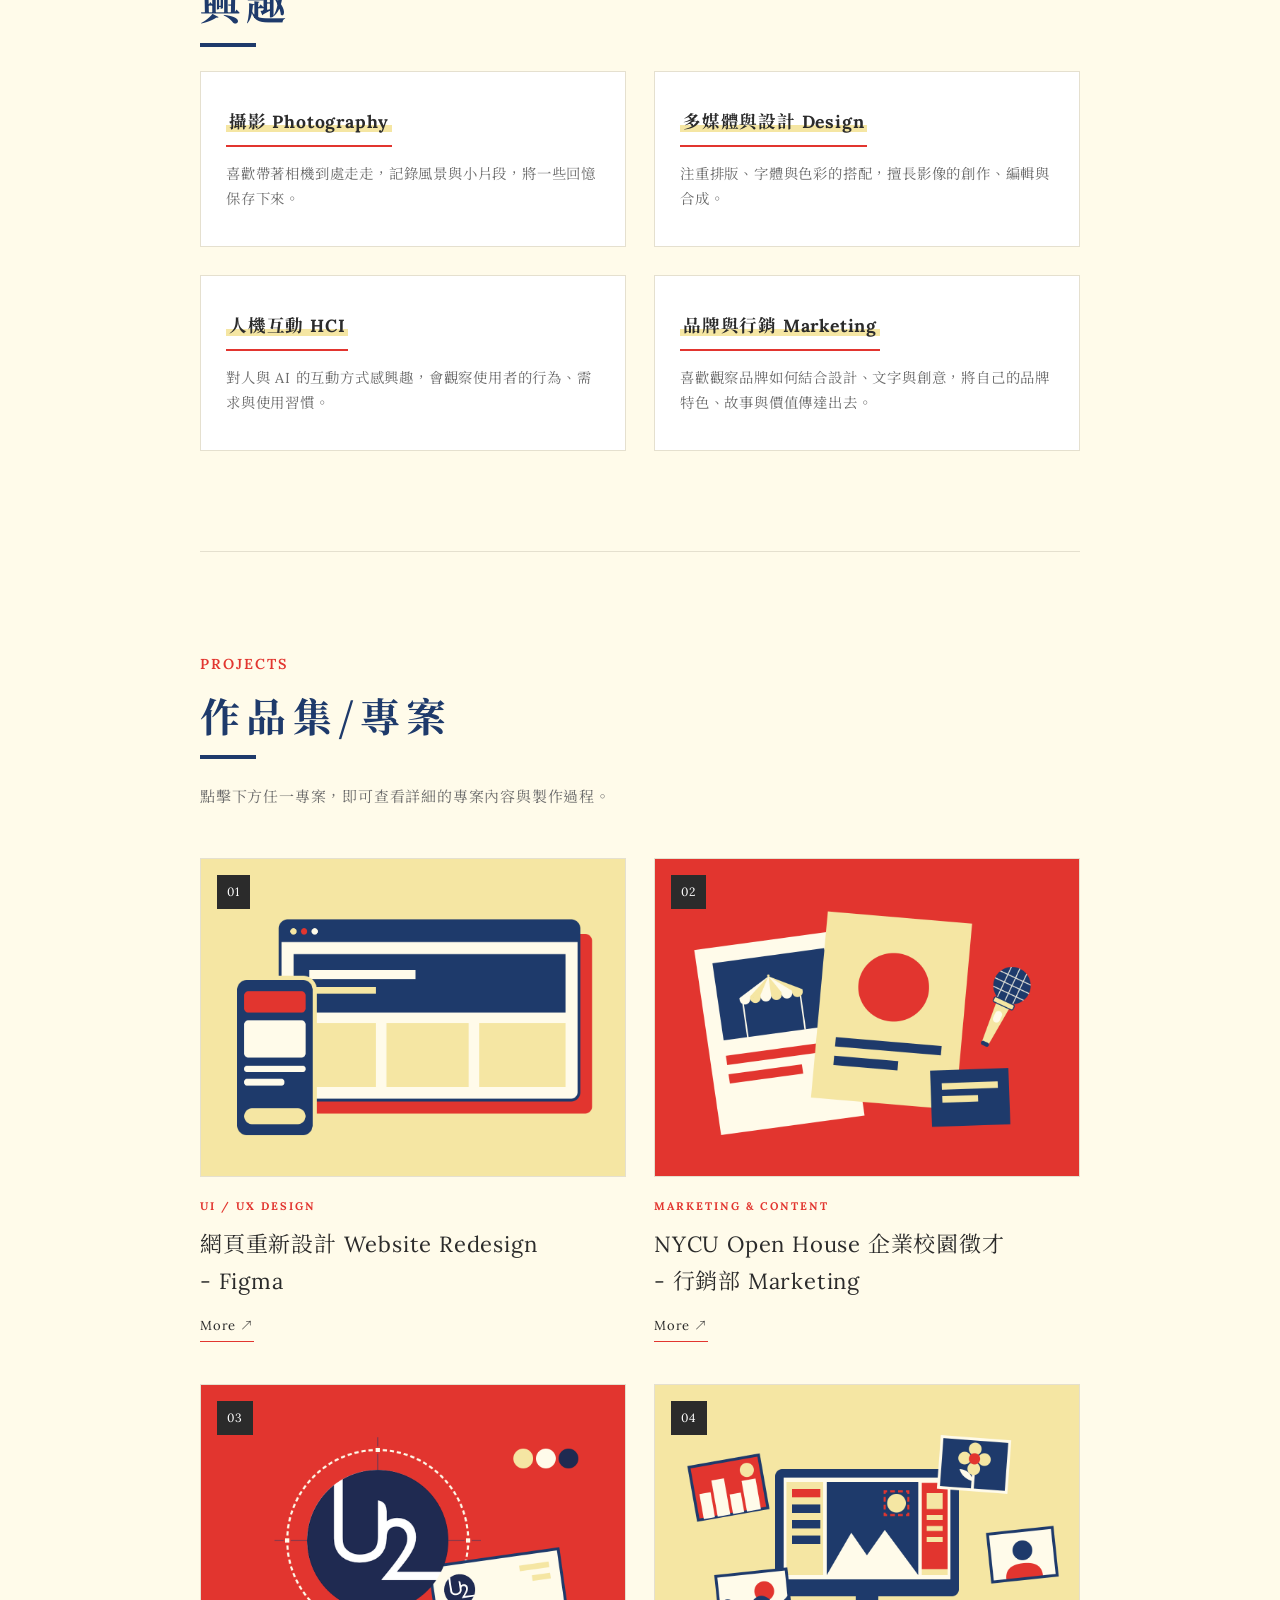
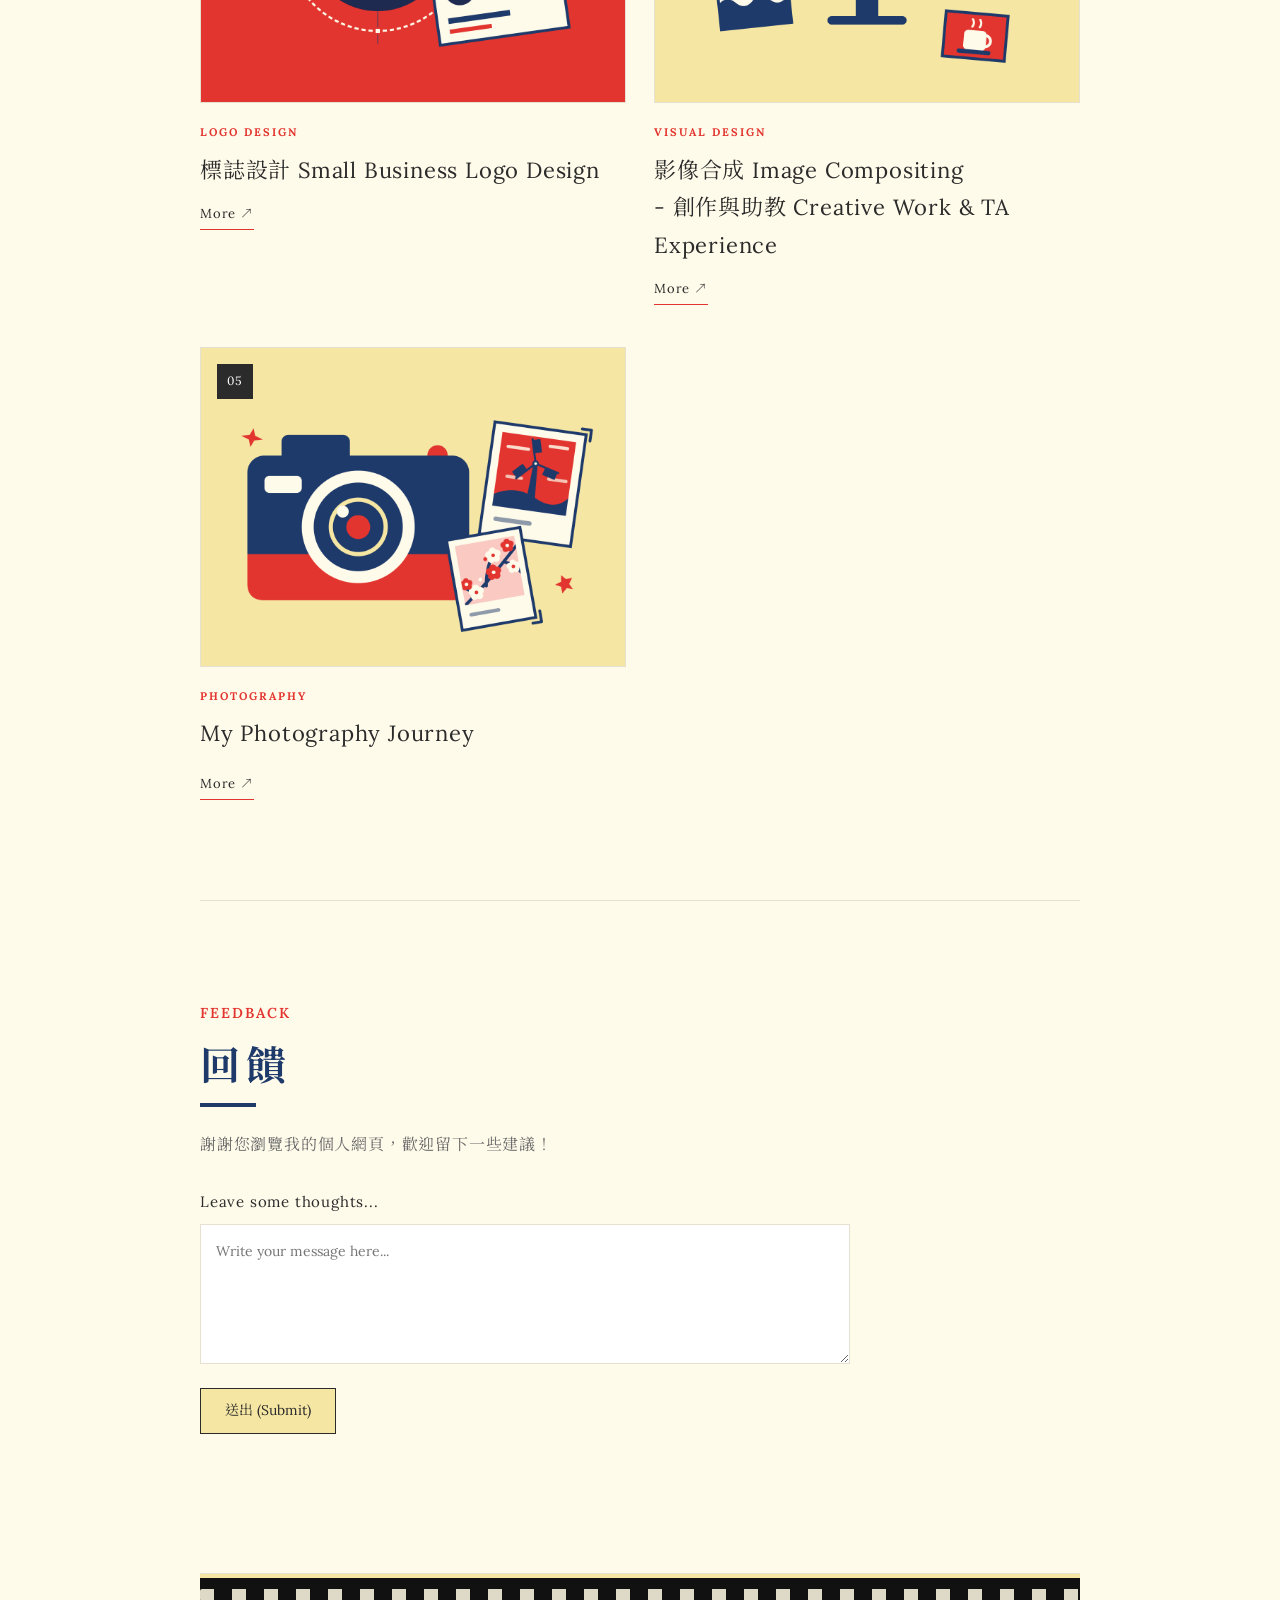
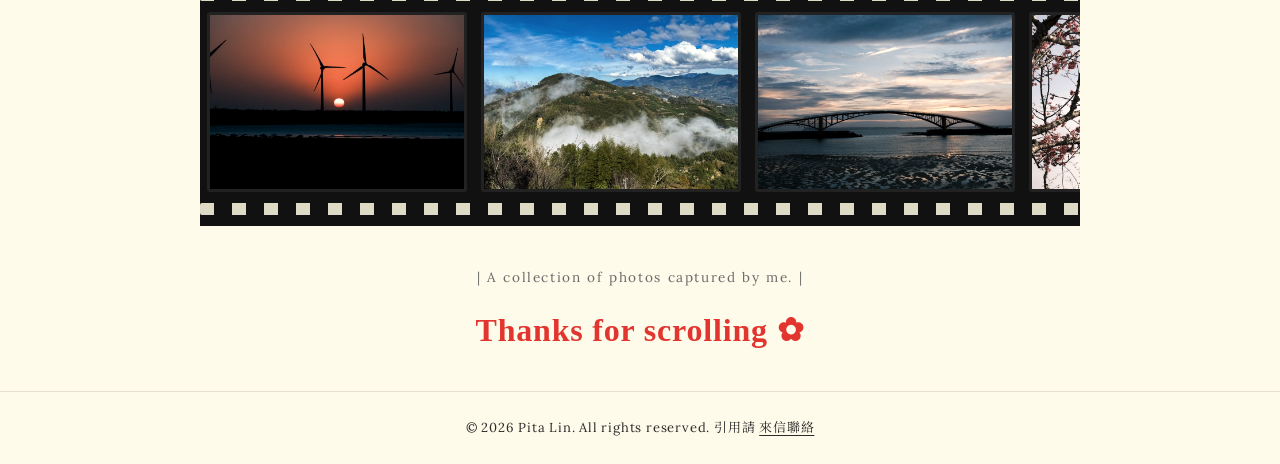
==== commit 891a0a65: "Update index.html" ====
--- a/index.html
+++ b/index.html
@@ -101,7 +101,7 @@
                     </div>
                     <div class="v-timeline-content">
                         <h3>國立陽明交通大學</h3>
-                        <p>就讀外國語文學系，同時跨域多媒體與設計。</p>
+                        <p>就讀外國語文學系，於大二下學期獲得書卷獎，同時跨域多媒體與設計。</p>
                     </div>
                 </div>
                 
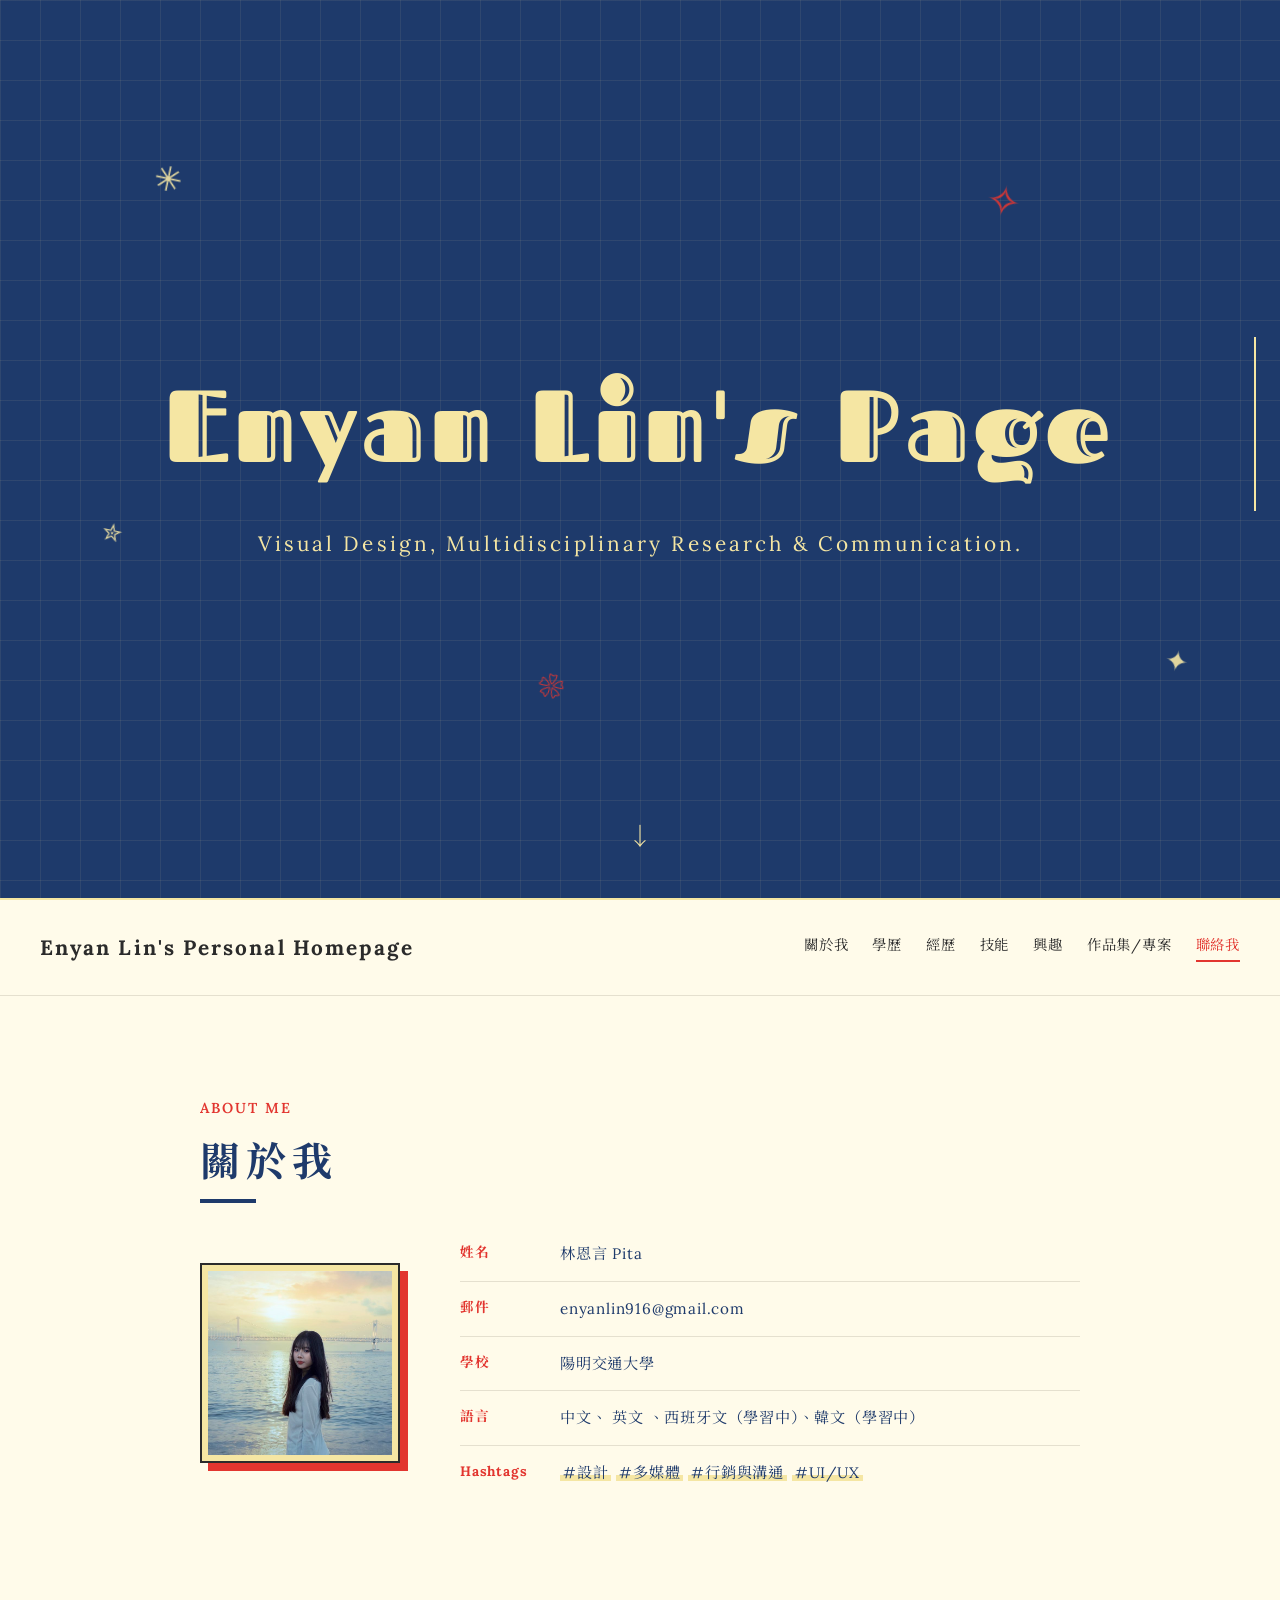
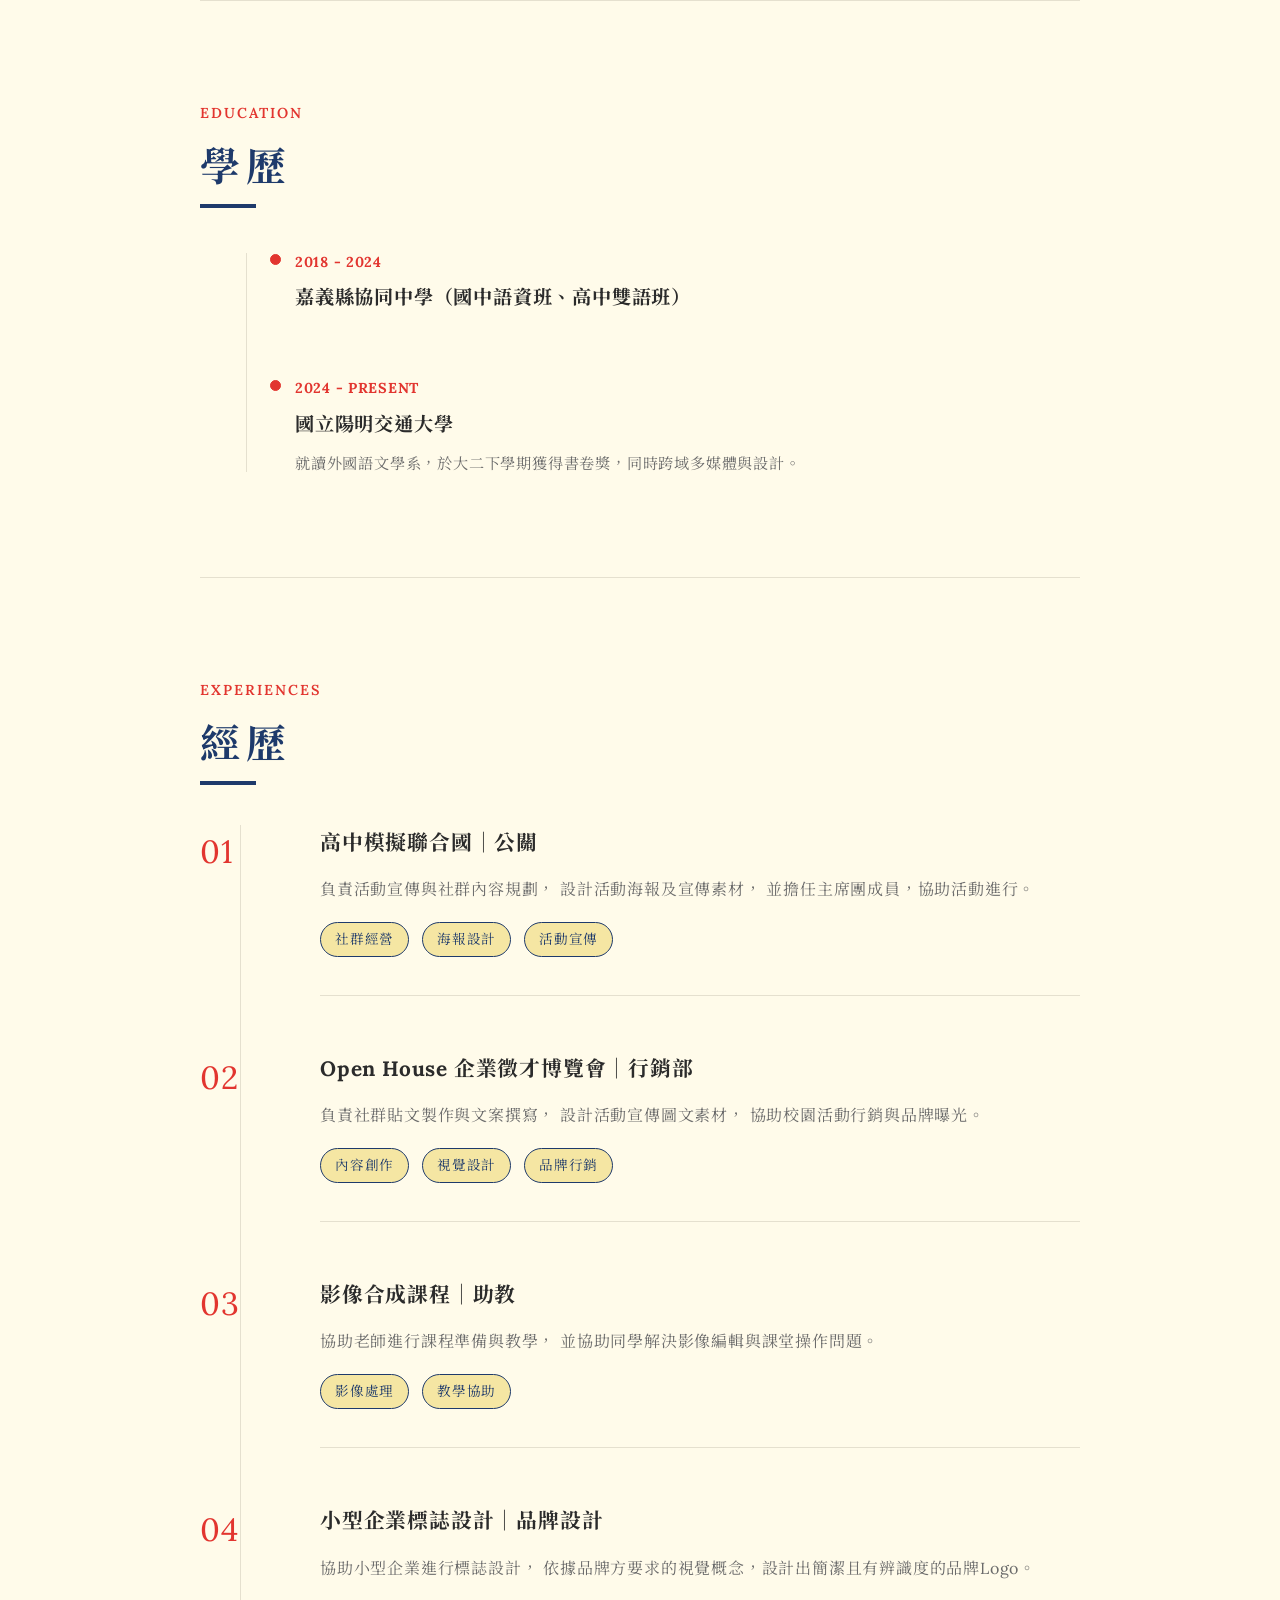
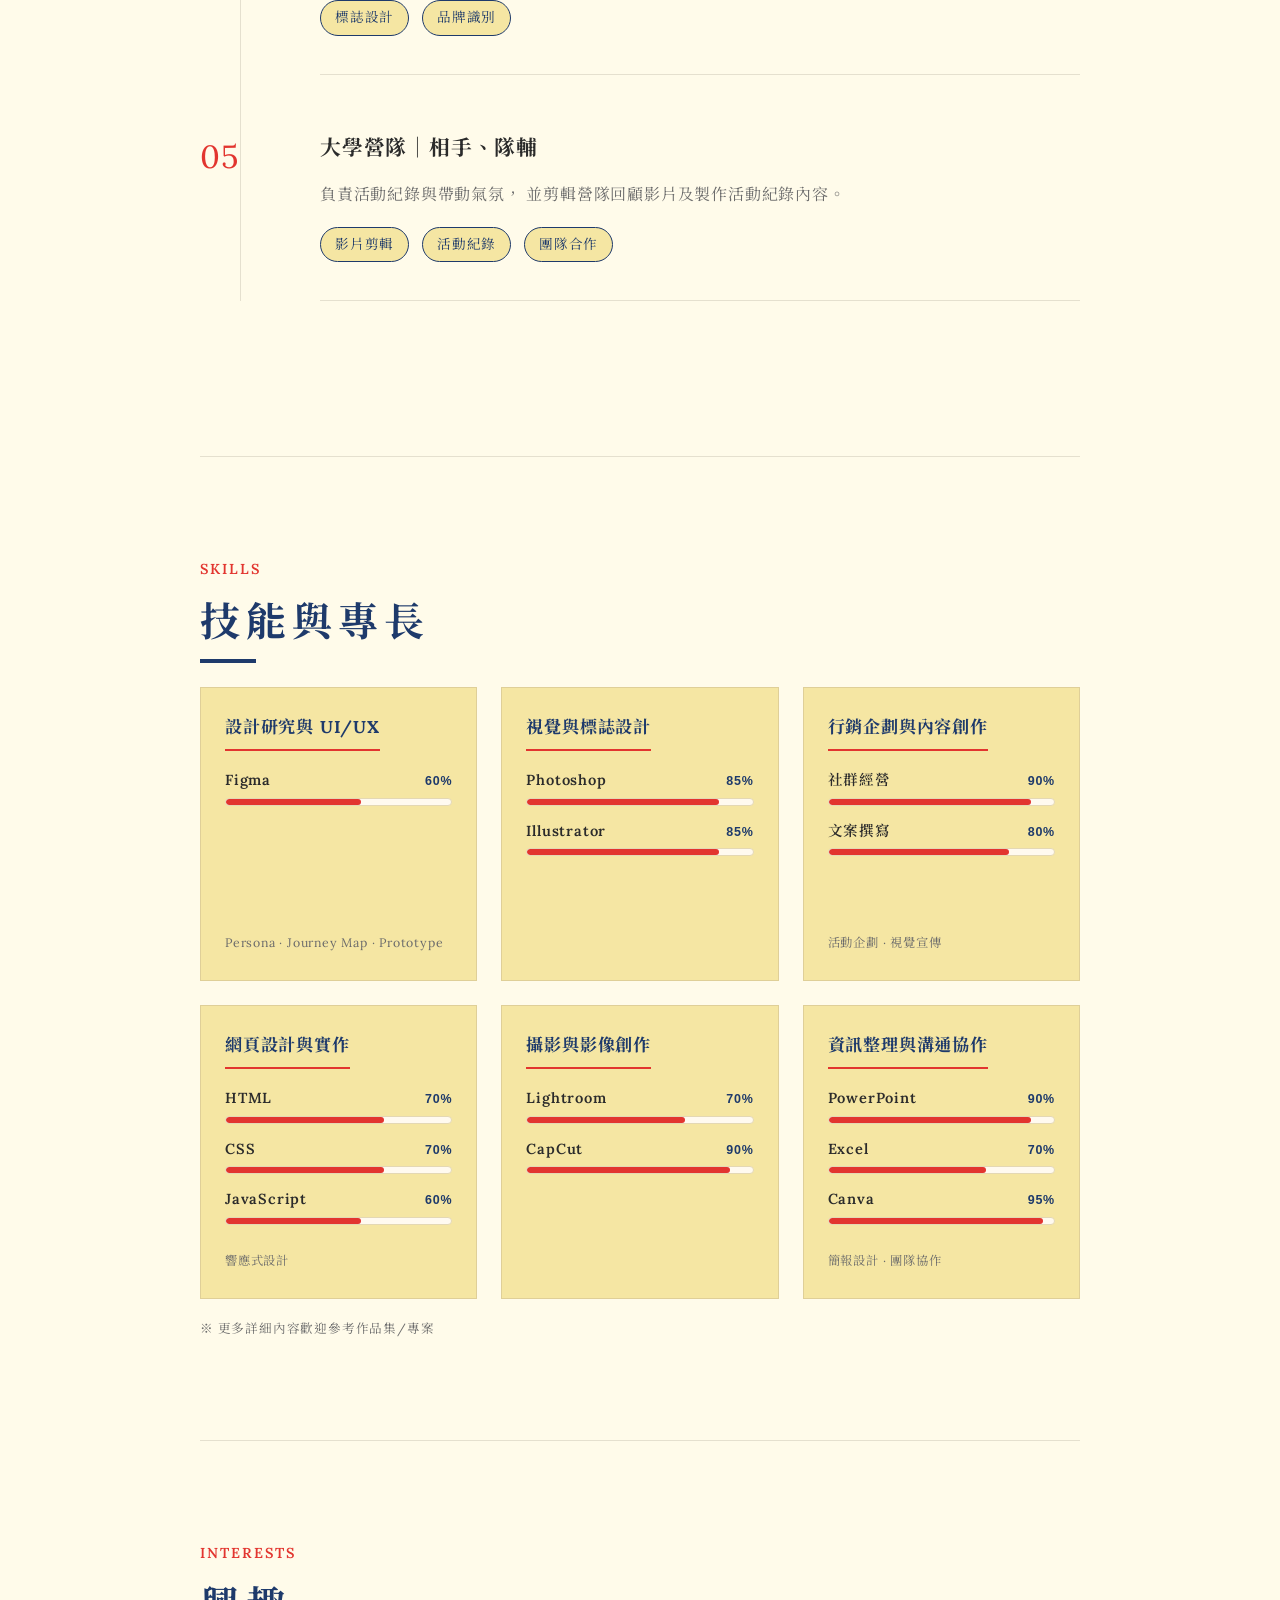
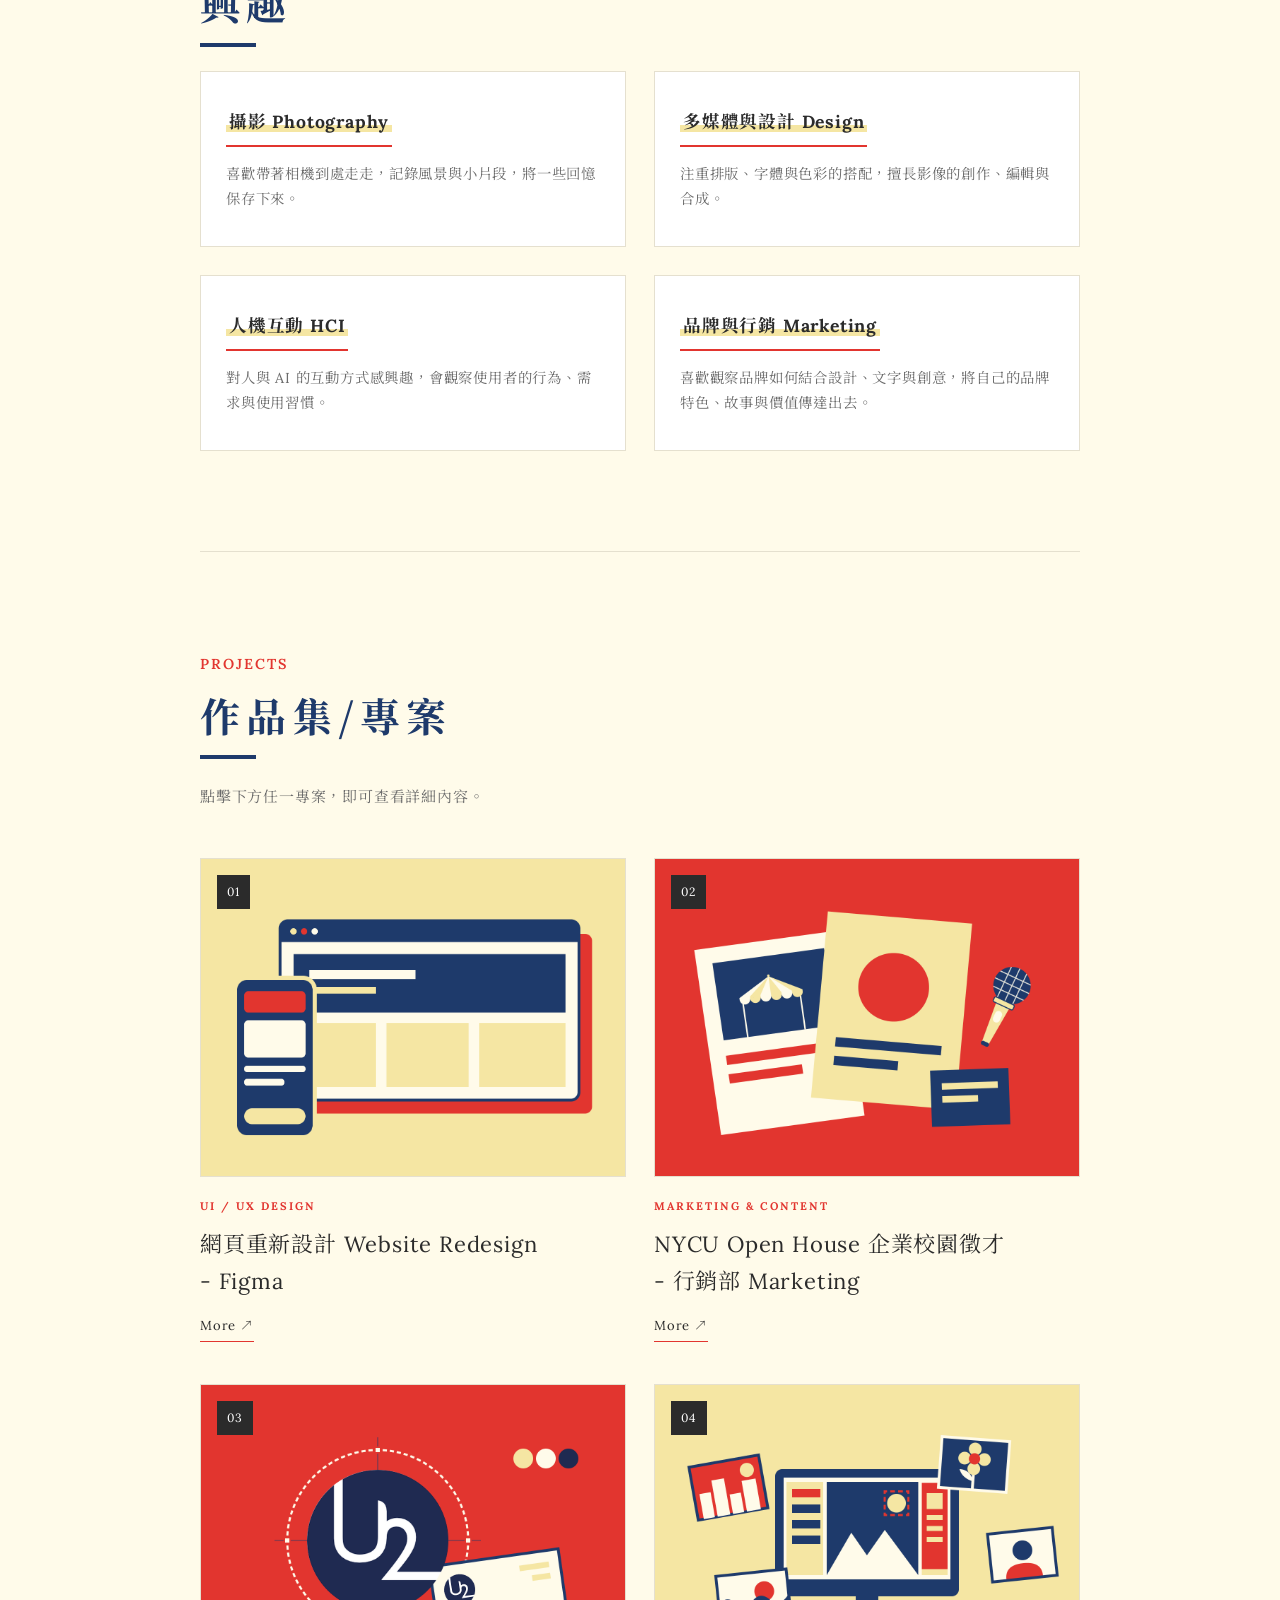
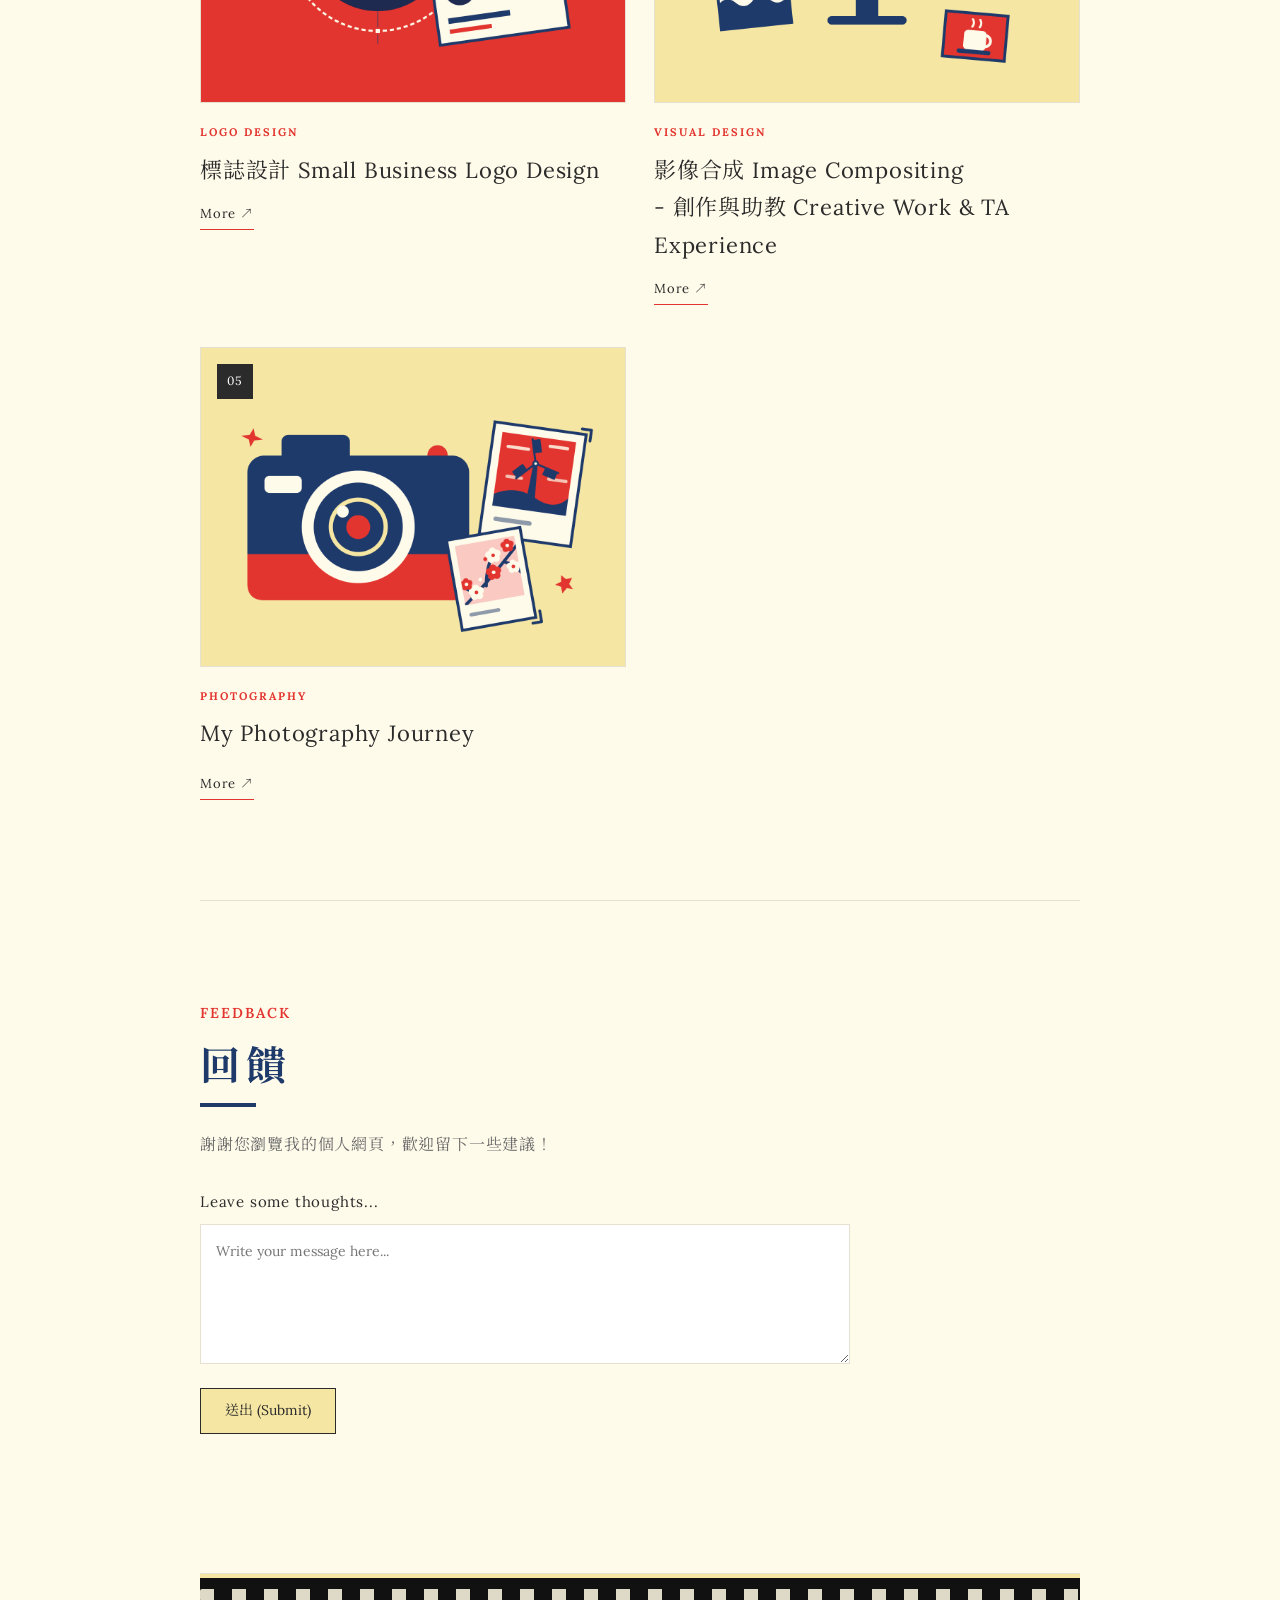
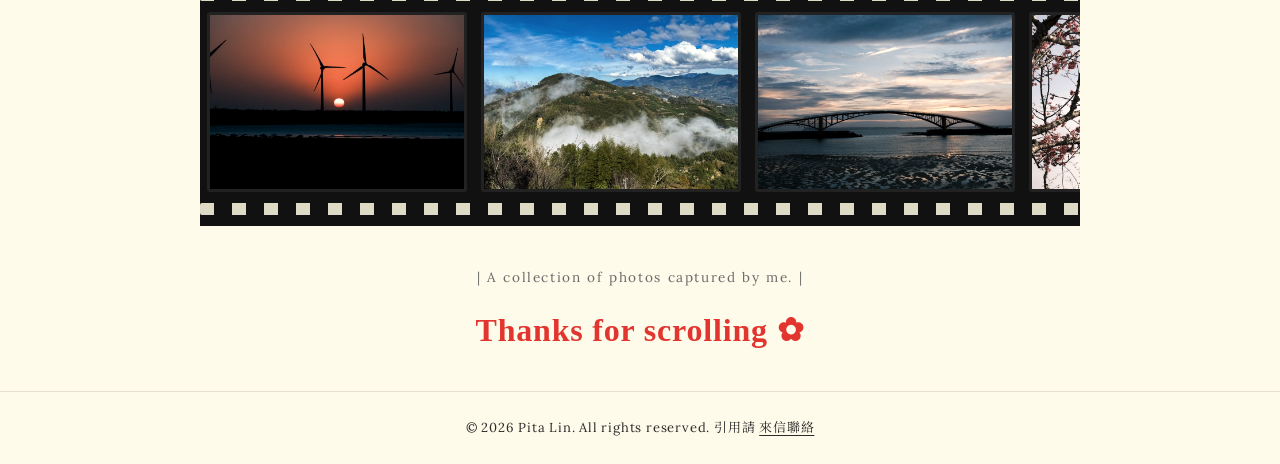
==== commit 59bebb7c: "Update index.html" ====
--- a/index.html
+++ b/index.html
@@ -322,7 +322,7 @@
             <div class="projects-heading">
             <p class="section-label">Projects</p>
             <h2 class="section-title">作品集/專案</h2>
-            <p class="projects-intro">點擊下方任一專案，即可查看詳細的專案內容與製作過程。</p>
+            <p class="projects-intro">點擊下方任一專案，即可查看詳細內容。</p>
         </div>
 
     <div class="projects-grid">
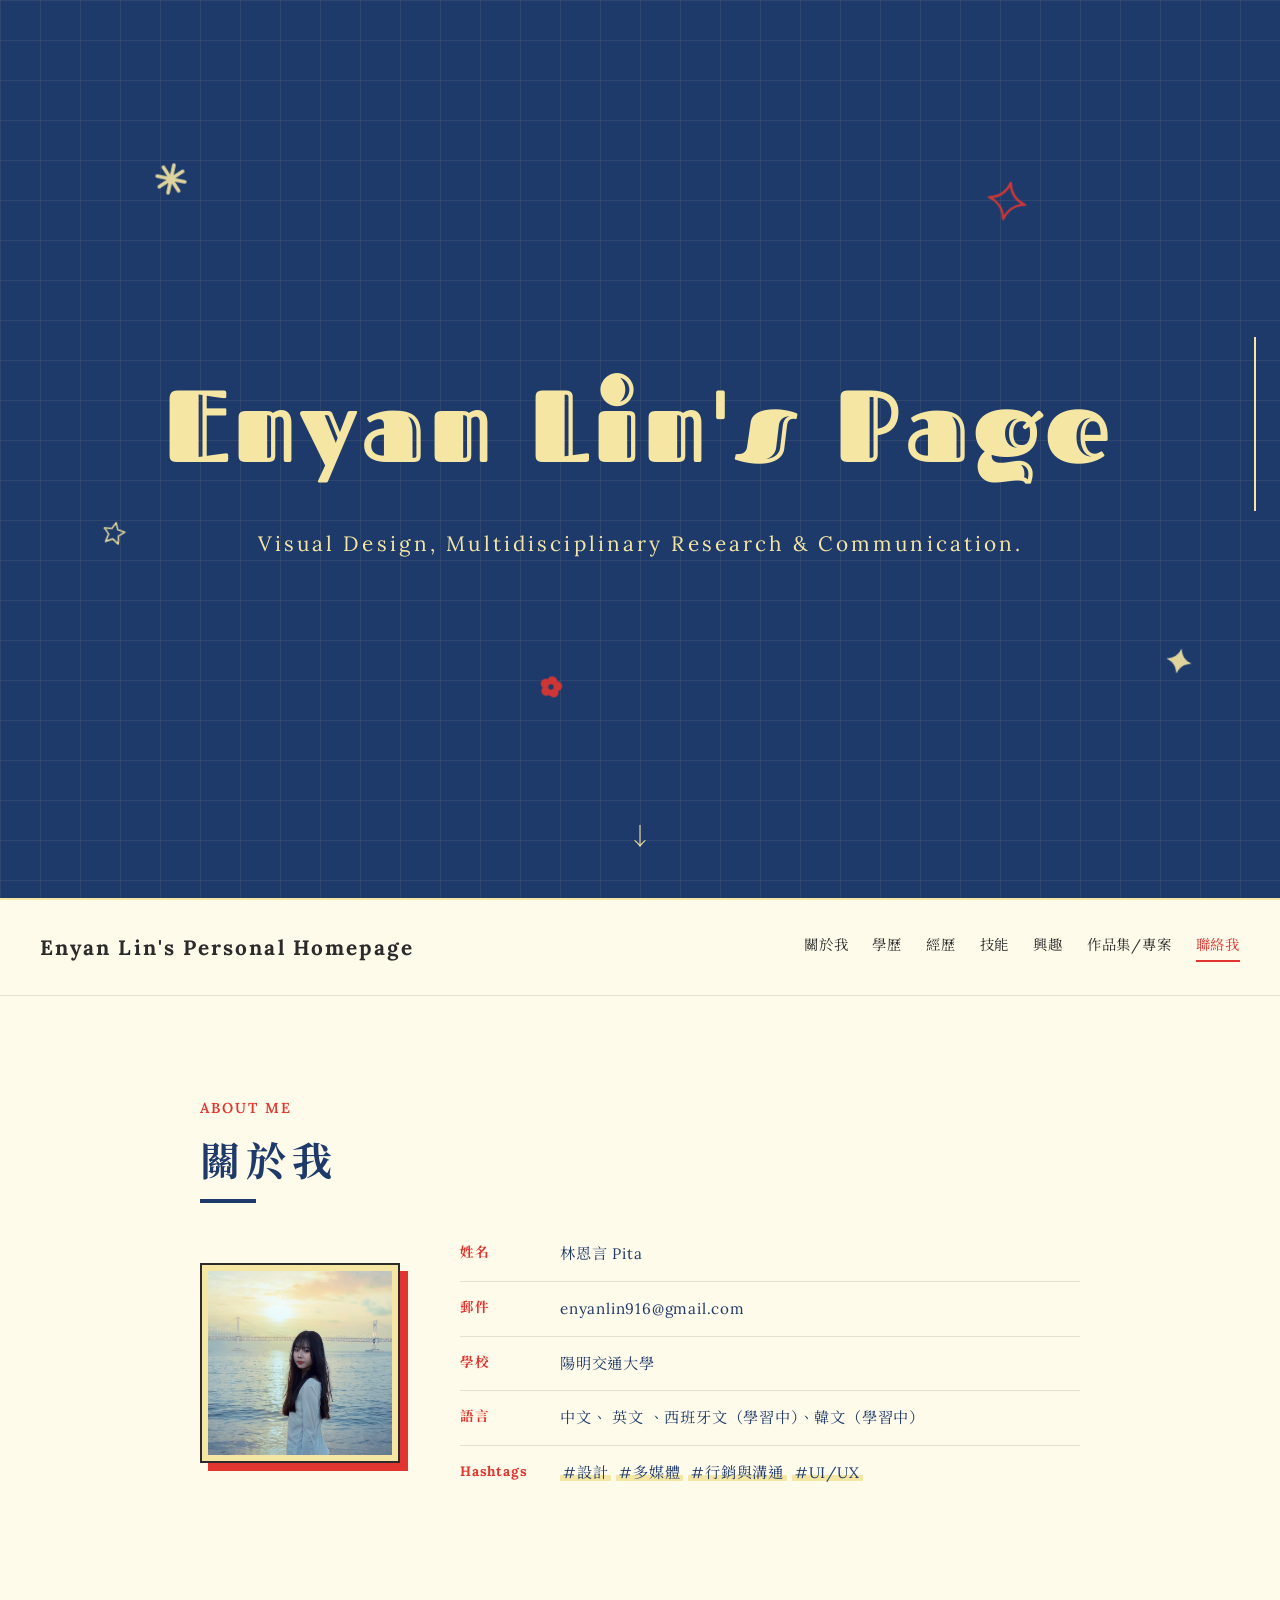
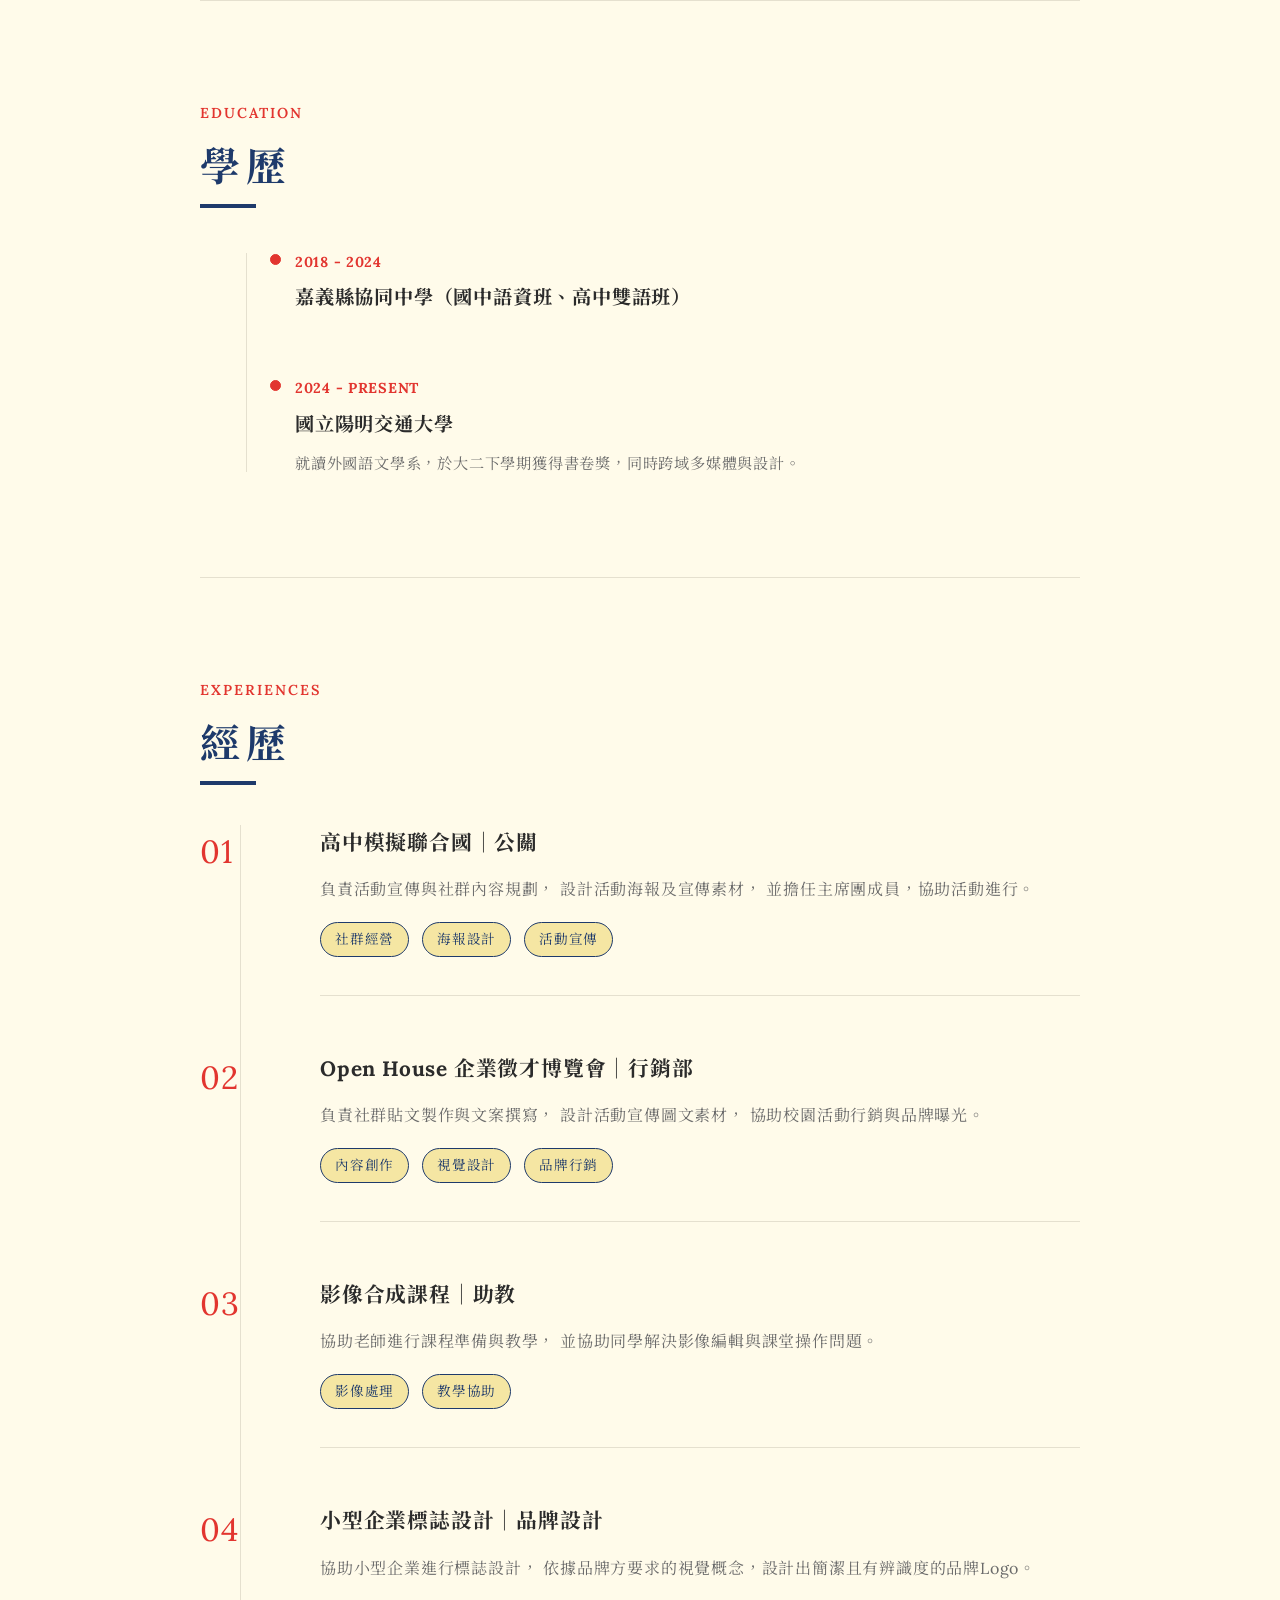
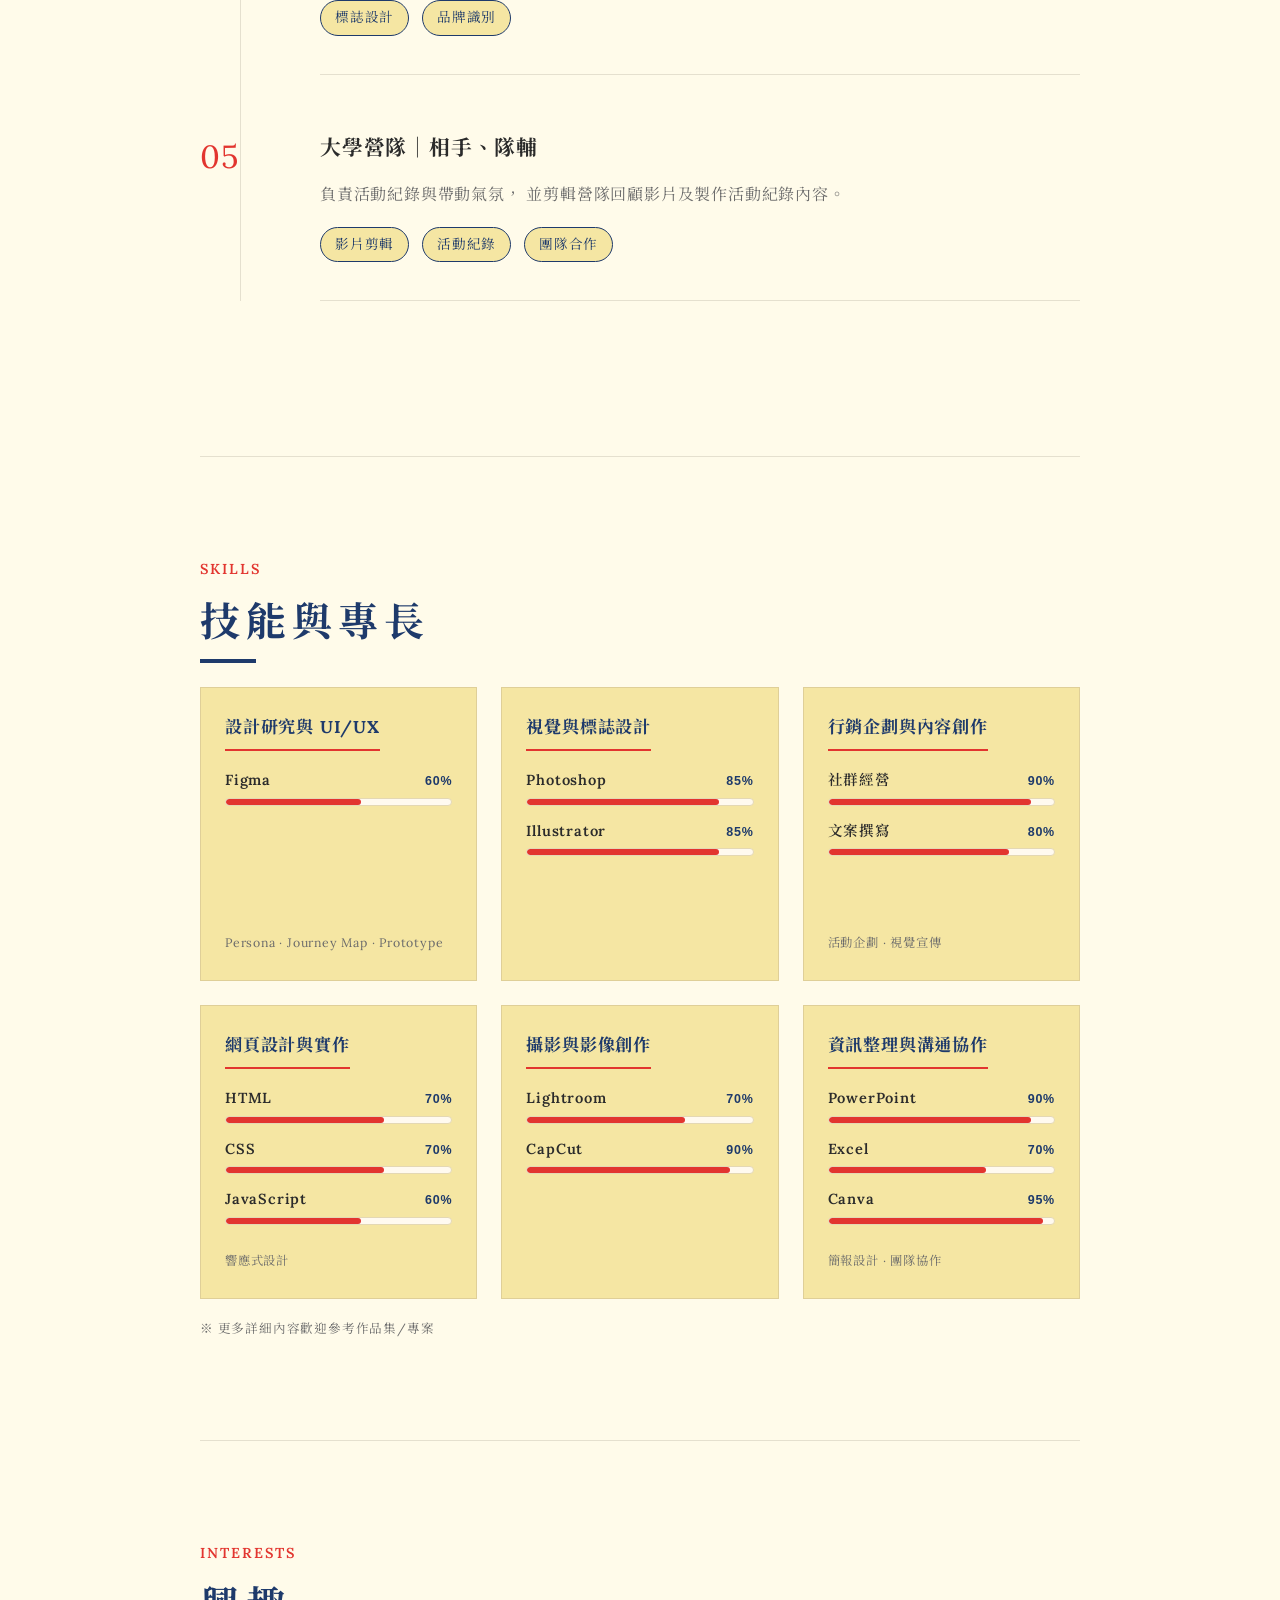
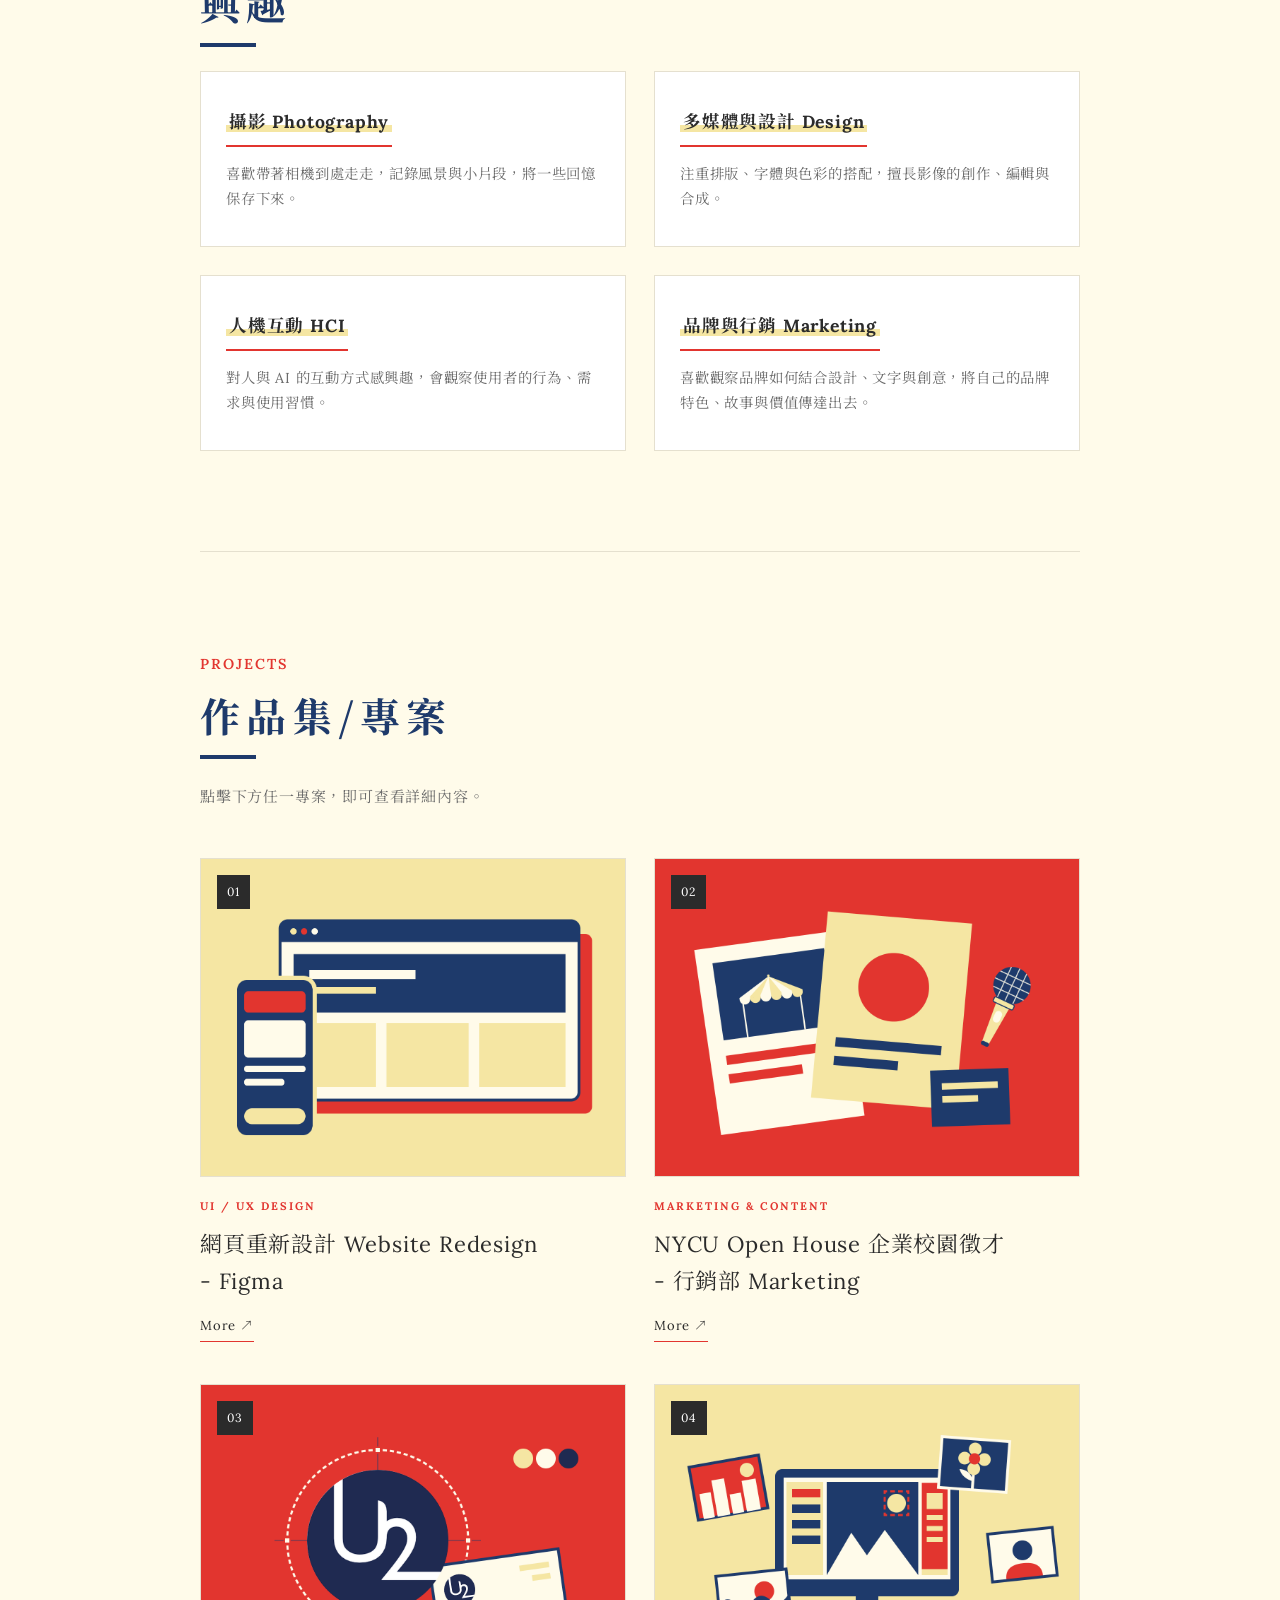
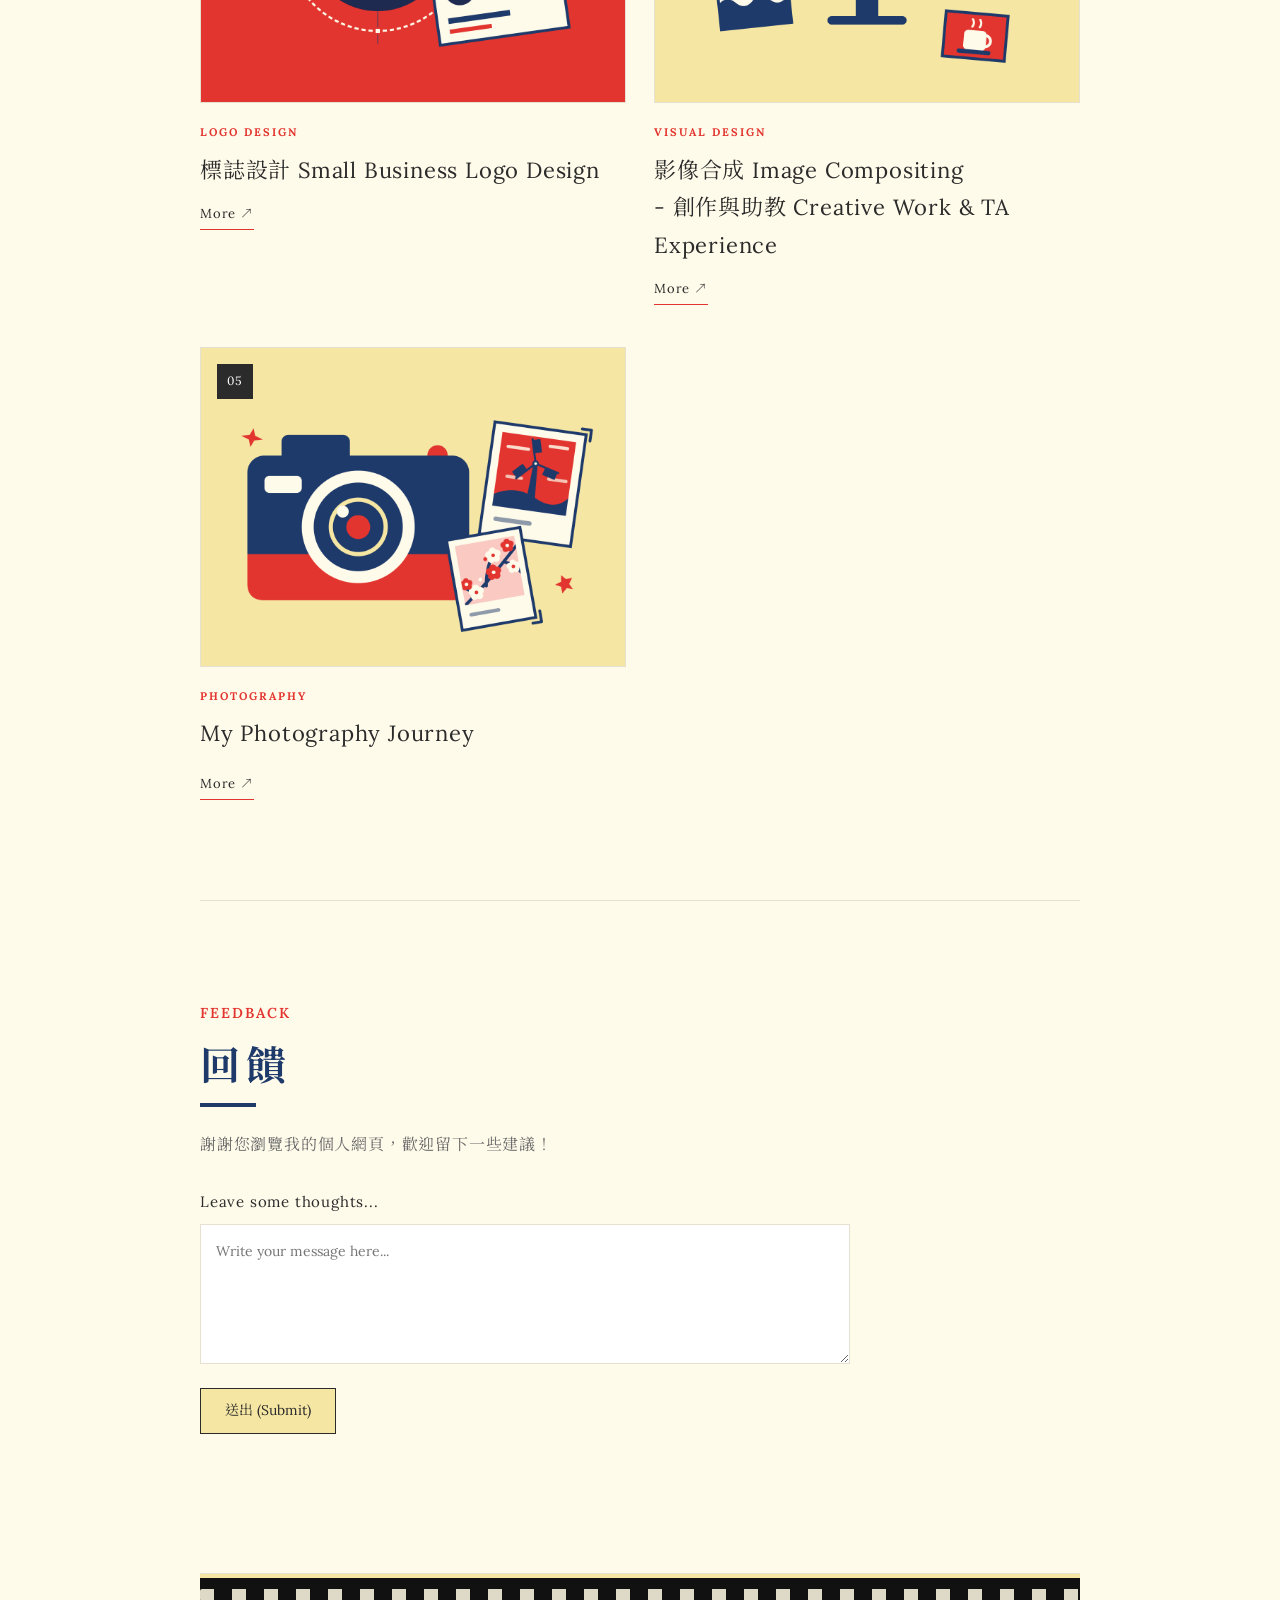
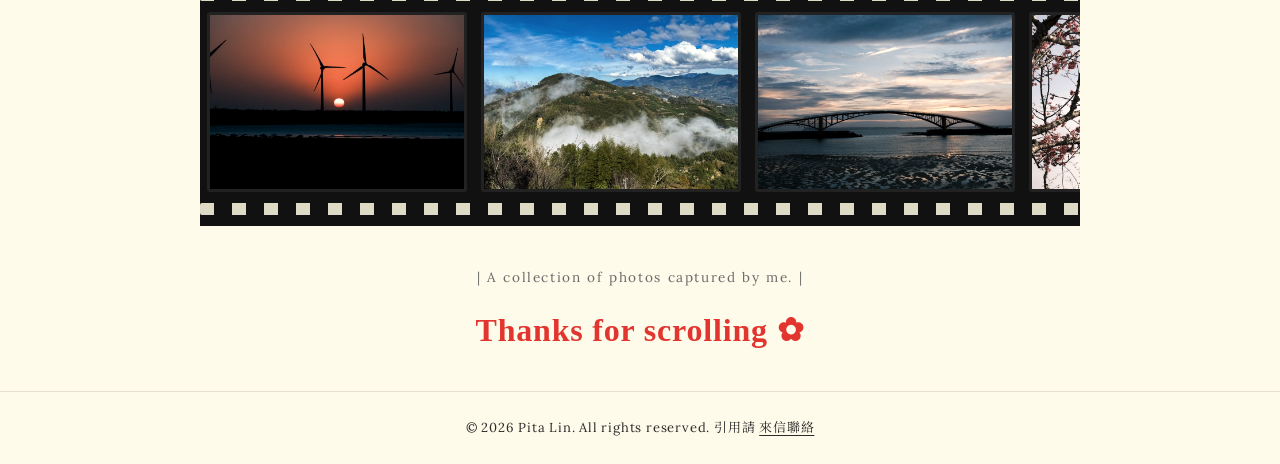
==== commit f96c32a8: "Replace emoji-prone falling symbols with inline SVG illustrations" ====
--- a/index.html
+++ b/index.html
@@ -5,7 +5,7 @@
     <meta charset="UTF-8">
     <meta name="viewport" content="width=device-width, initial-scale=1.0">
     <title>林恩言 Pita | Personal Homepage</title>
-    <link rel="stylesheet" type="text/css" href="hw3-113450006.css?v=20261027-four-interests">
+    <link rel="stylesheet" type="text/css" href="hw3-113450006.css?v=20261029-svg-doodles">
     <link rel="preconnect" href="https://fonts.googleapis.com">
     <link rel="preconnect" href="https://fonts.gstatic.com" crossorigin>
     <link href="https://fonts.googleapis.com/css2?family=Caveat:wght@500;700&family=Fascinate+Inline&family=Lora:ital,wght@0,400..700;1,400..700&family=Noto+Serif+TC:wght@400;700&display=swap" rel="stylesheet">
@@ -14,11 +14,38 @@
 <section class="hero-section">
     <!-- 裝飾動畫：只放在首頁 -->
     <div class="falling-elements" aria-hidden="true">
-        <span class="doodle doodle-star">✳</span>
-        <span class="doodle doodle-sparkle">✧</span>
-        <span class="doodle doodle-circle">✮</span>
-        <span class="doodle doodle-star2">✦</span>
-        <span class="doodle doodle-flower2">❀</span>
+        <span class="doodle doodle-star">
+            <svg viewBox="0 0 48 48" focusable="false" aria-hidden="true">
+                <path d="M24 4V44 M4 24H44 M10 10L38 38 M38 10L10 38" fill="none" stroke="currentColor" stroke-width="5" stroke-linecap="round"/>
+            </svg>
+        </span>
+        <span class="doodle doodle-sparkle">
+            <svg viewBox="0 0 48 48" focusable="false" aria-hidden="true">
+                <path d="M24 3Q28 20 45 24Q28 28 24 45Q20 28 3 24Q20 20 24 3Z" fill="none" stroke="currentColor" stroke-width="2.6" stroke-linejoin="round"/>
+            </svg>
+        </span>
+        <span class="doodle doodle-circle">
+            <svg viewBox="0 0 48 48" focusable="false" aria-hidden="true">
+                <polygon points="24,3 30,16 45,18 34,28 37,44 24,36 11,44 14,28 3,18 18,16" fill="none" stroke="currentColor" stroke-width="3" stroke-linejoin="round"/>
+            </svg>
+        </span>
+        <span class="doodle doodle-star2">
+            <svg viewBox="0 0 48 48" focusable="false" aria-hidden="true">
+                <path d="M24 2C28 15 33 20 46 24C33 28 28 33 24 46C20 33 15 28 2 24C15 20 20 15 24 2Z" fill="currentColor"/>
+            </svg>
+        </span>
+        <span class="doodle doodle-flower2">
+            <svg viewBox="0 0 48 48" focusable="false" aria-hidden="true">
+                <g fill="currentColor">
+                    <circle cx="24" cy="13" r="9"/>
+                    <circle cx="35" cy="20" r="9"/>
+                    <circle cx="31" cy="33" r="9"/>
+                    <circle cx="17" cy="33" r="9"/>
+                    <circle cx="13" cy="20" r="9"/>
+                </g>
+                <circle cx="24" cy="24" r="5" fill="var(--blue)"/>
+            </svg>
+        </span>
     </div>
 
     <!-- 原本的首頁文字 -->
--- a/hw3-113450006.css
+++ b/hw3-113450006.css
@@ -105,6 +105,13 @@
     animation:
         doodle-fall 1.8s ease-out forwards,
         doodle-float 3.5s ease-in-out 2s infinite;
+}
+/* Render homepage decorations as SVG rather than font glyphs/emoji. */
+.doodle svg {
+    display: block;
+    width: 1em;
+    height: 1em;
+    overflow: visible;
 }
 
 .doodle-star    { left: 12%; --resting-top: 18%; font-size: 34px; color: var(--yellow); animation-delay: 0.2s, 2.2s; }
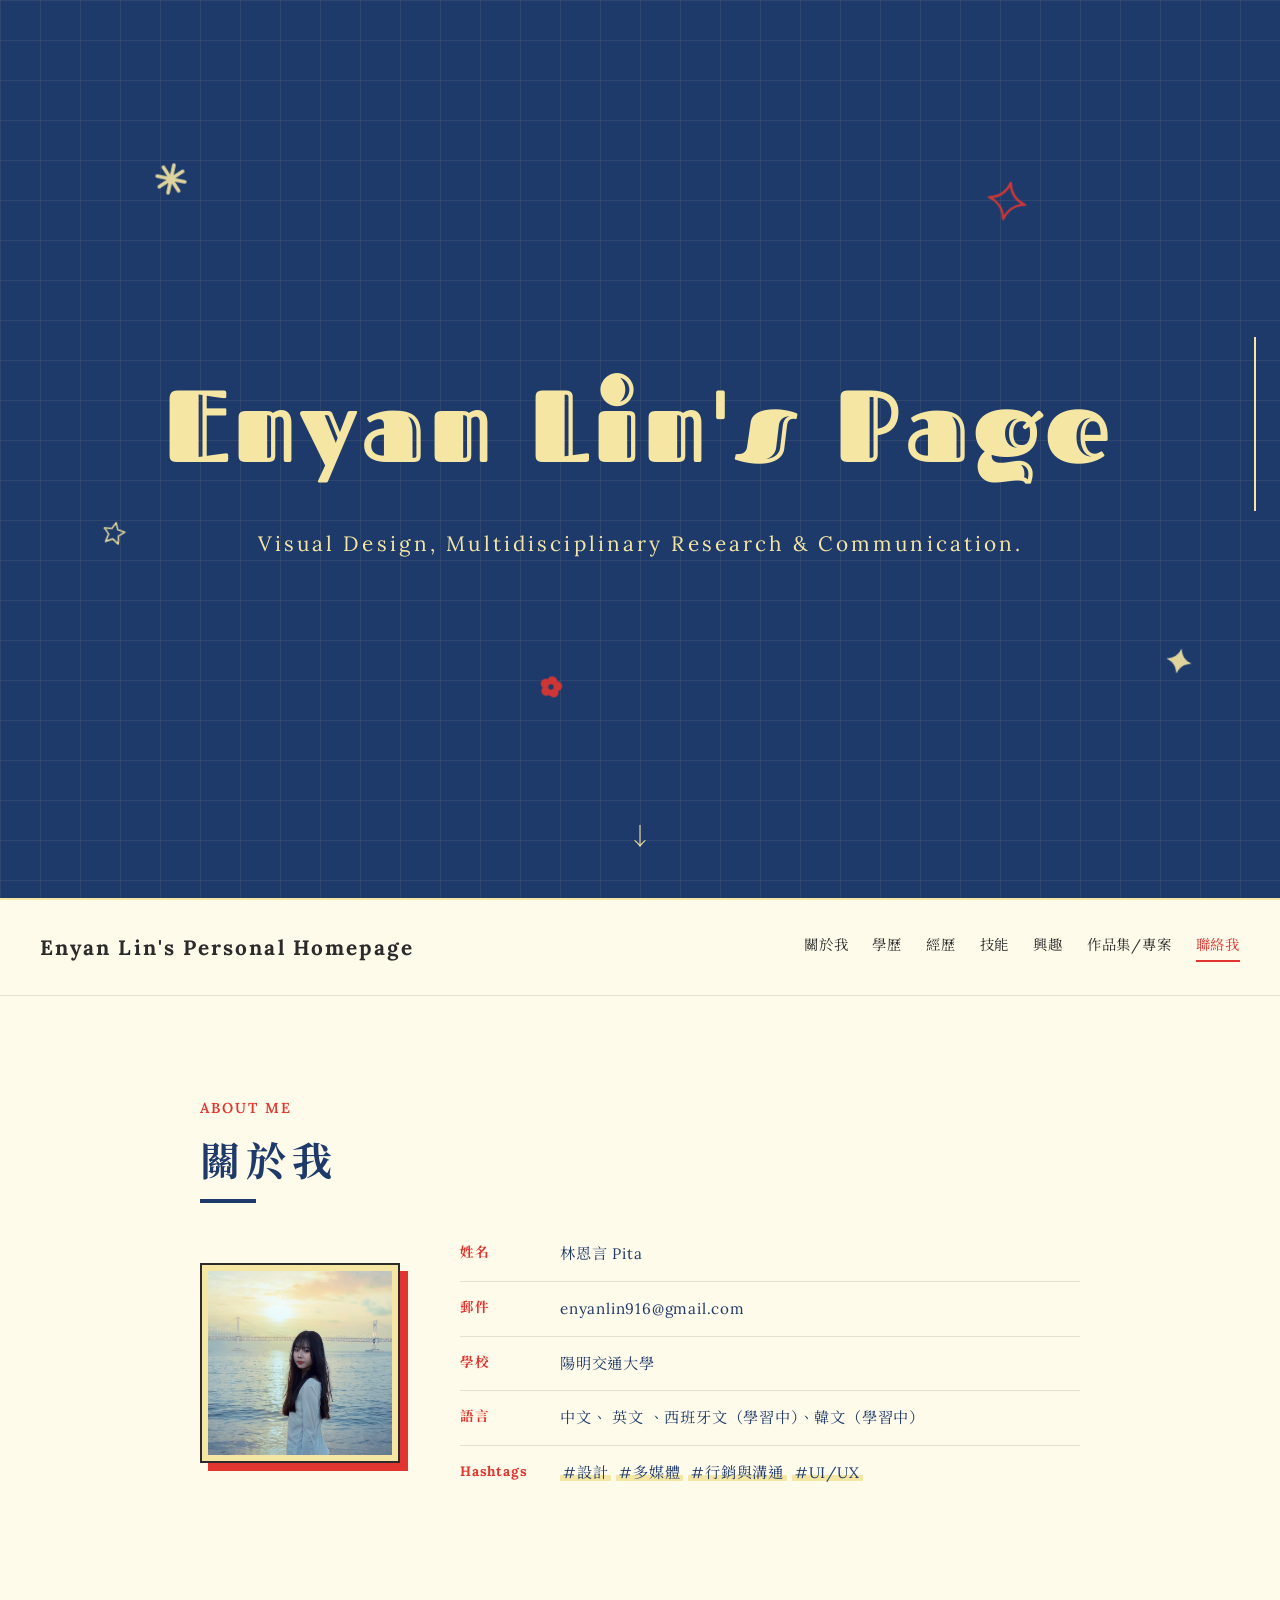
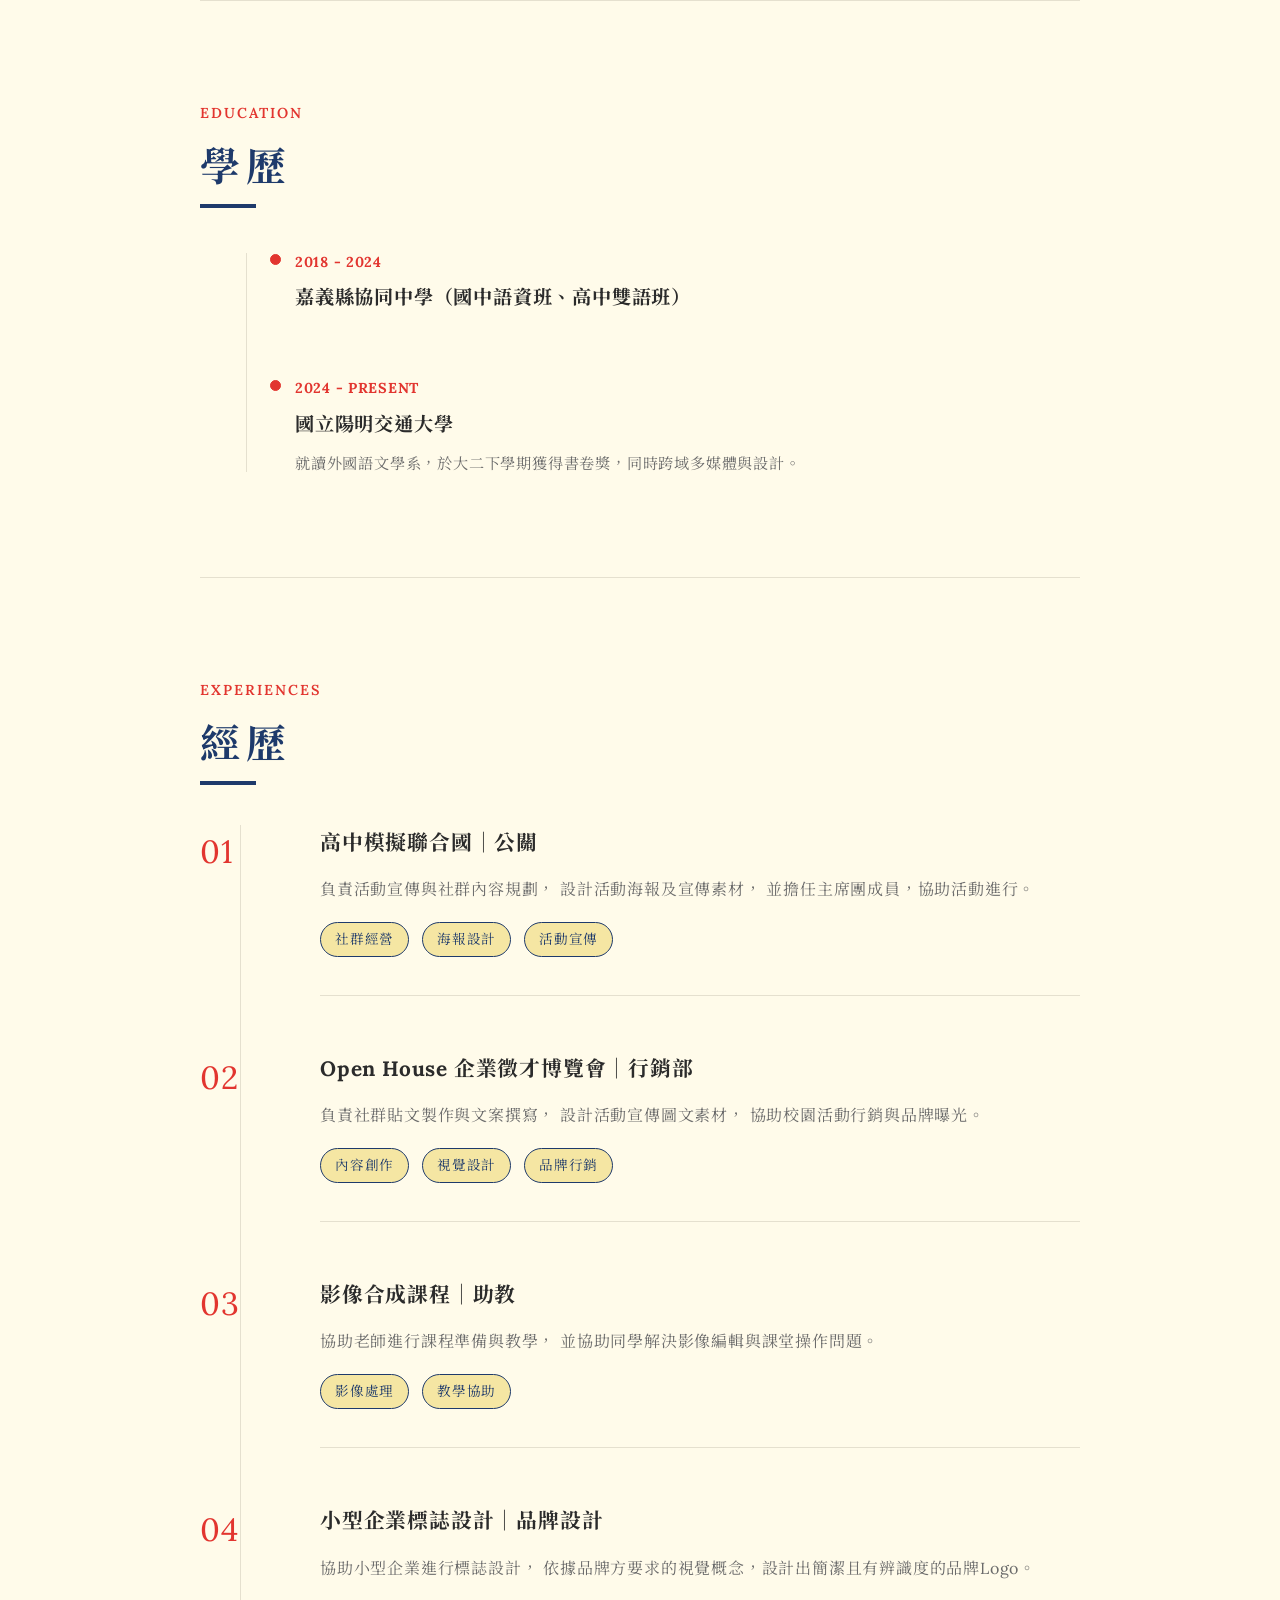
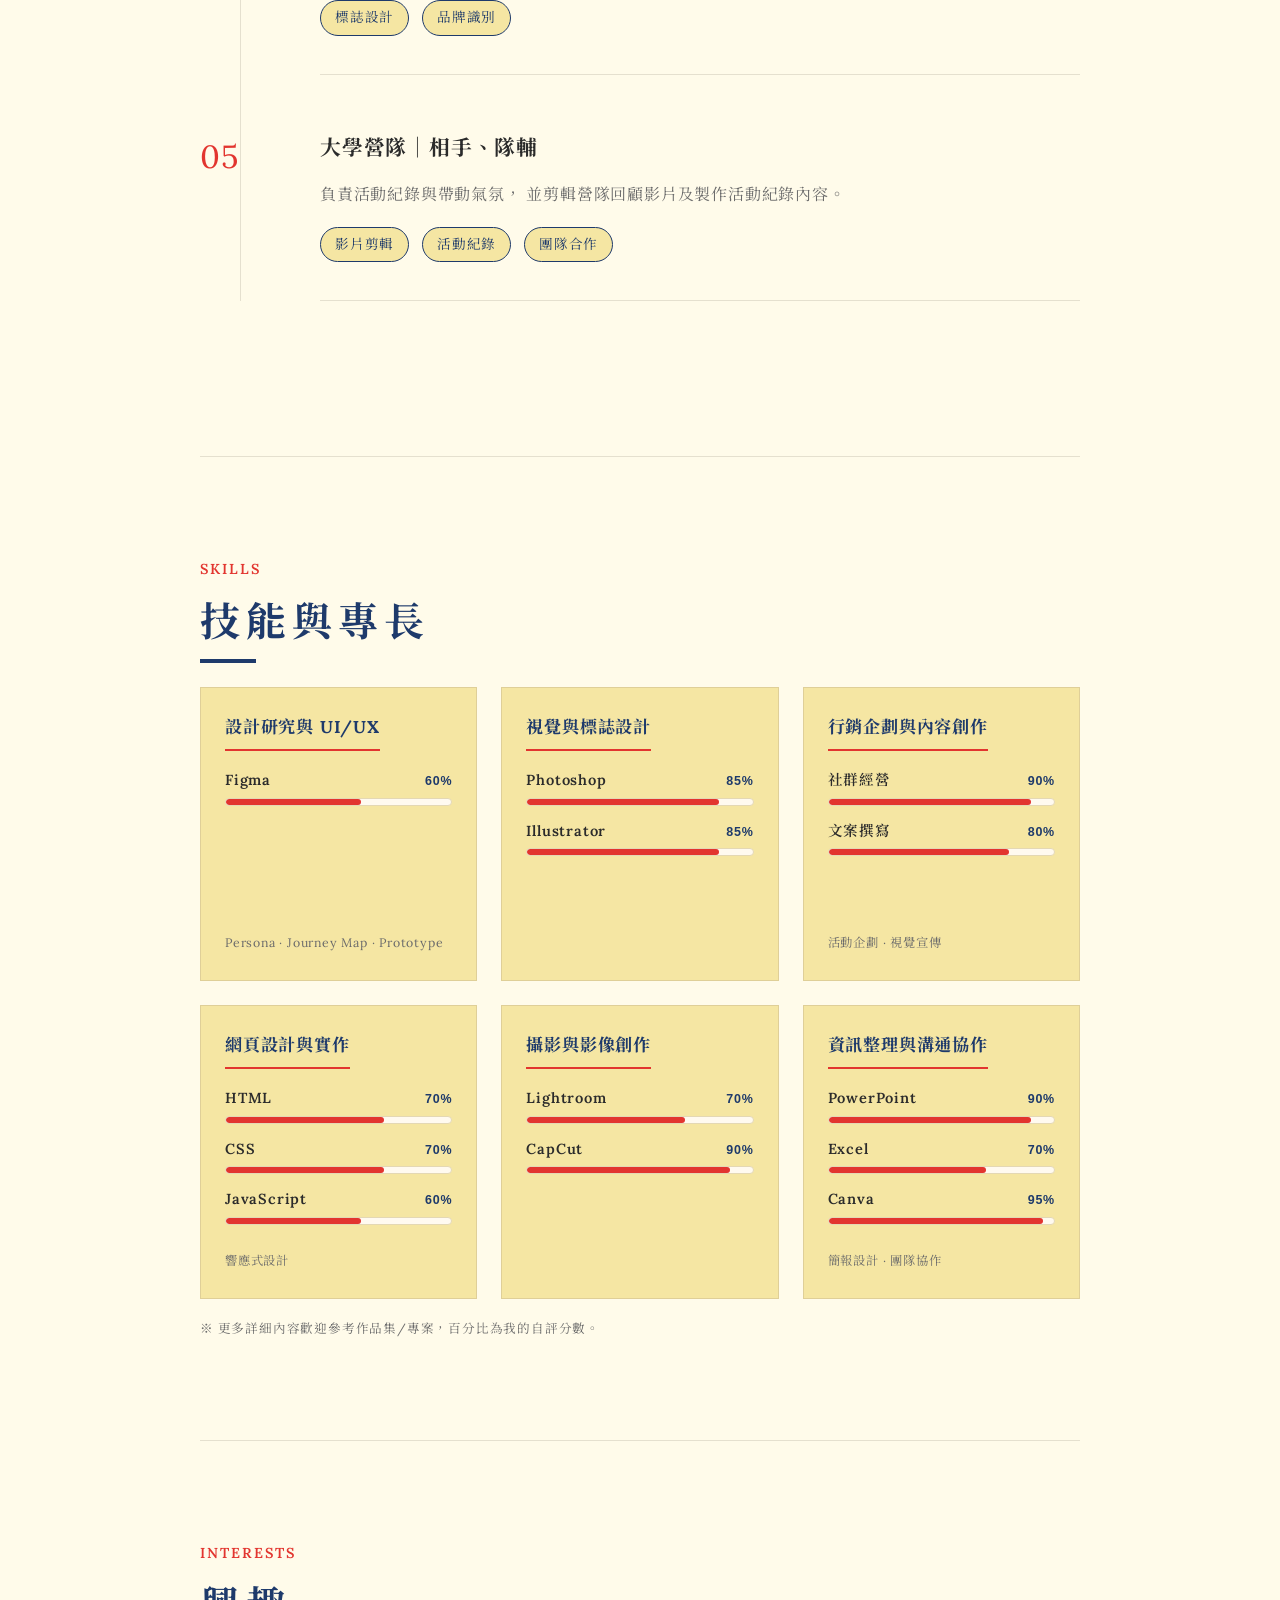
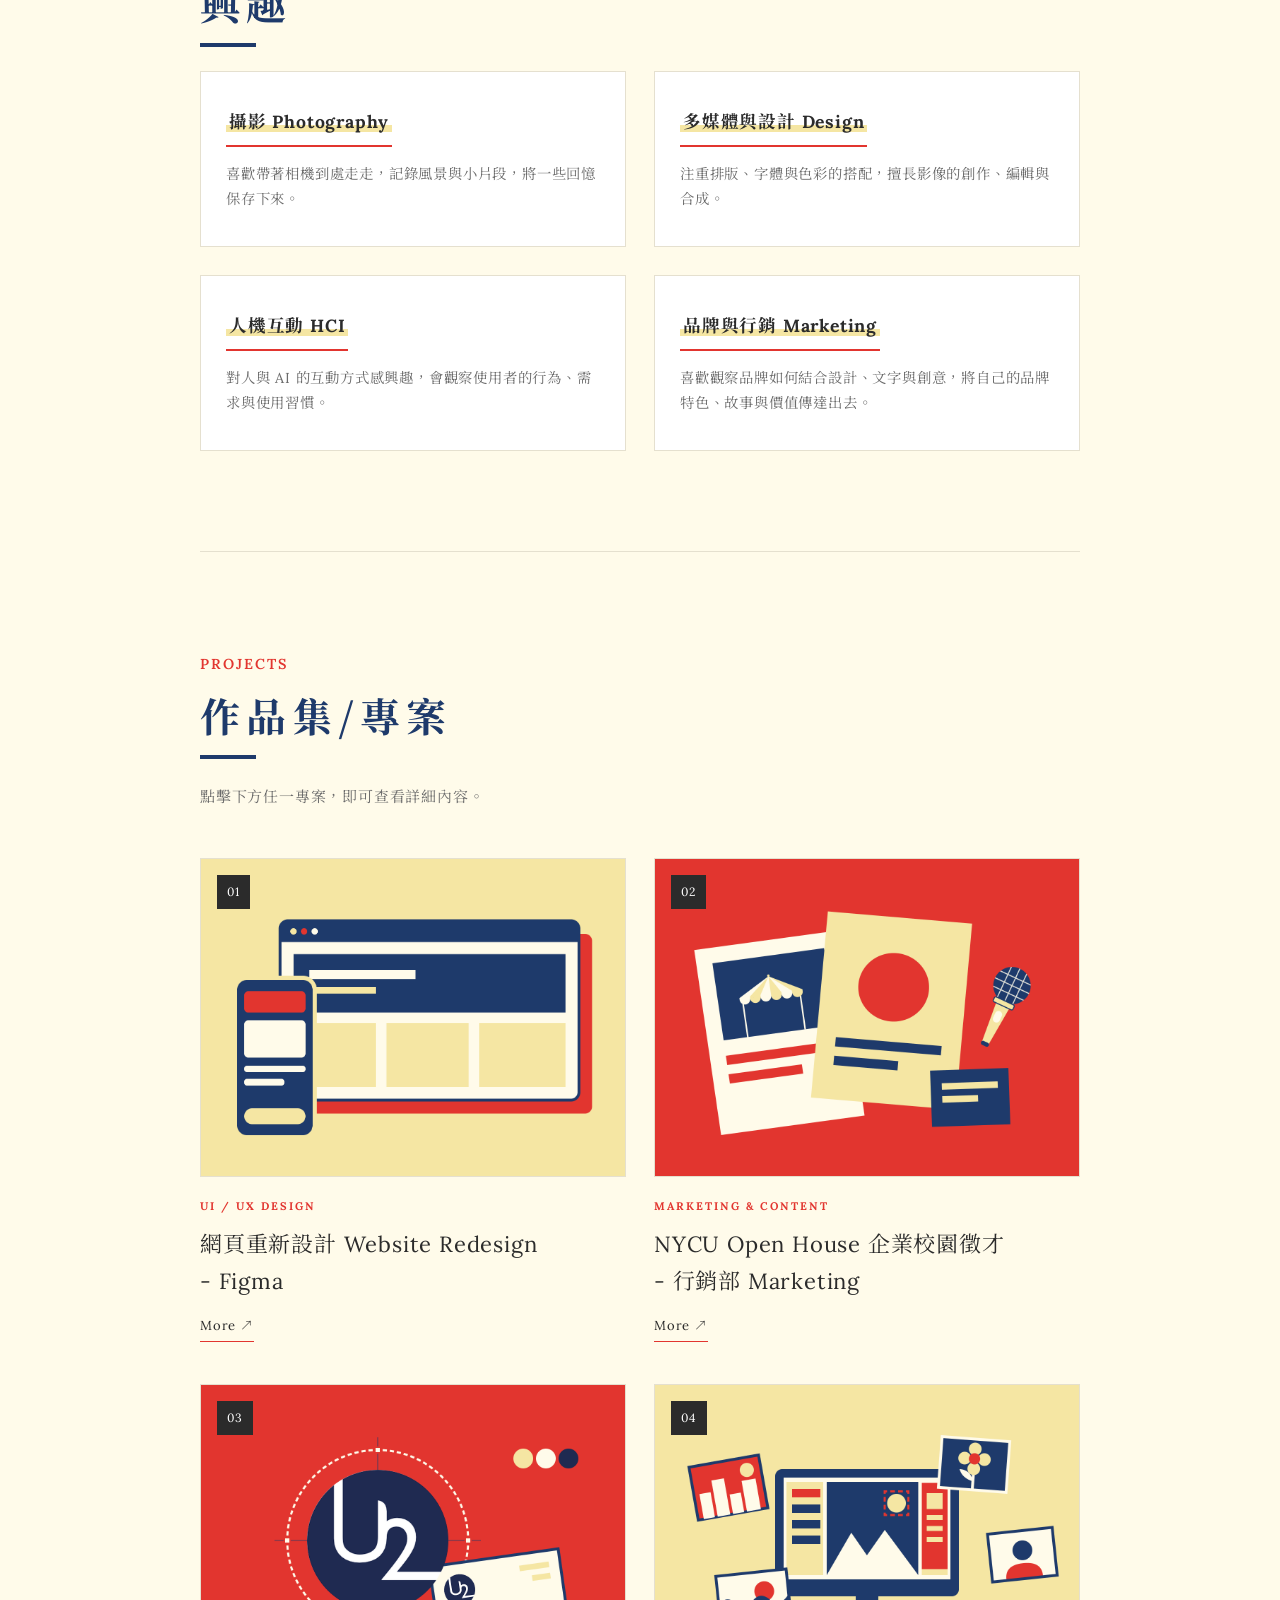
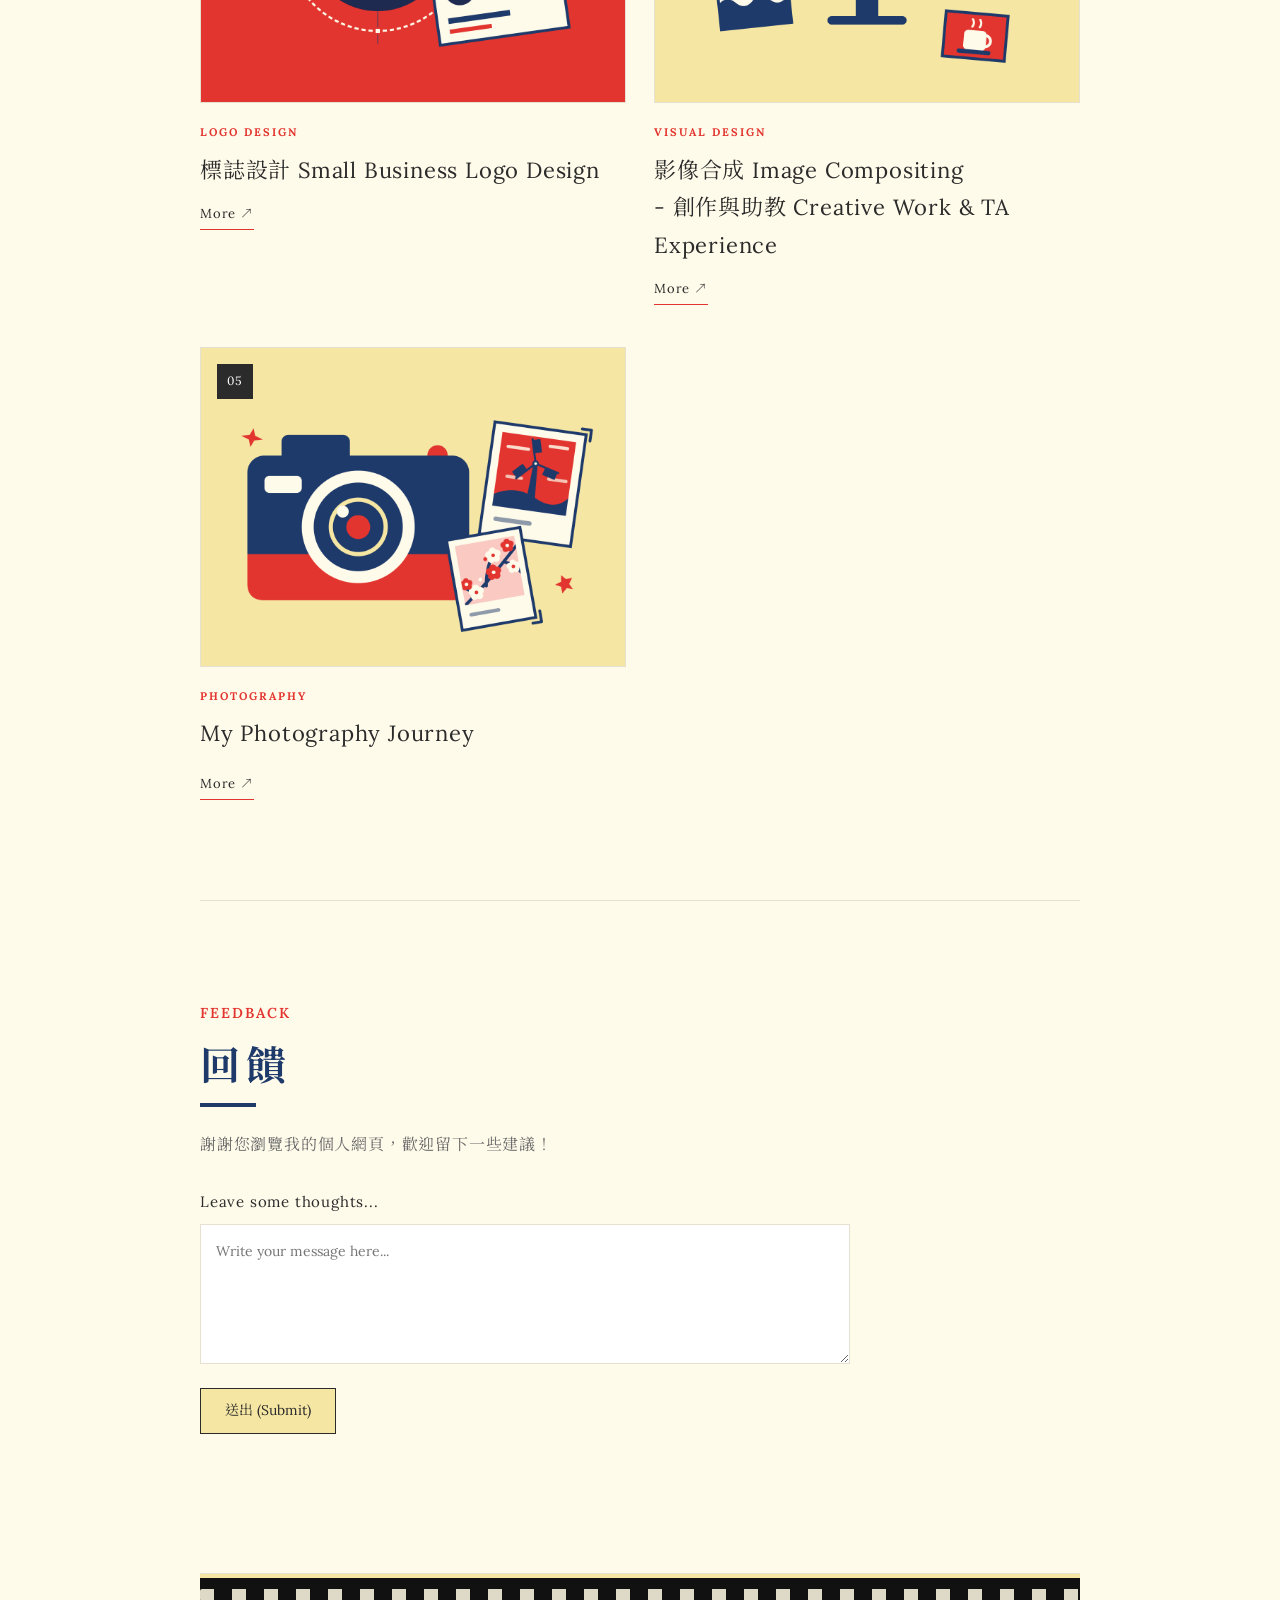
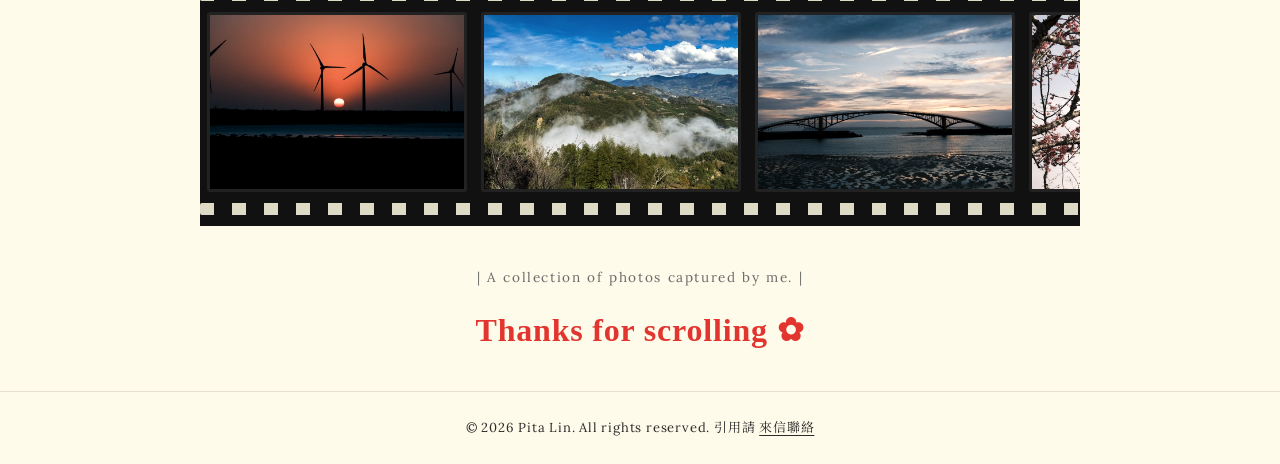
==== commit 8255f4c7: "Update index.html" ====
--- a/index.html
+++ b/index.html
@@ -318,7 +318,7 @@
                     <p class="skill-card-note">簡報設計 · 團隊協作</p>
                 </div>
             </div>
-            <p class="skills-additional">※ 更多詳細內容歡迎參考作品集/專案</p>
+            <p class="skills-additional">※ 更多詳細內容歡迎參考作品集/專案，百分比為我的自評分數。</p>
         </section>
 
         <section id="interests" class="section-block">
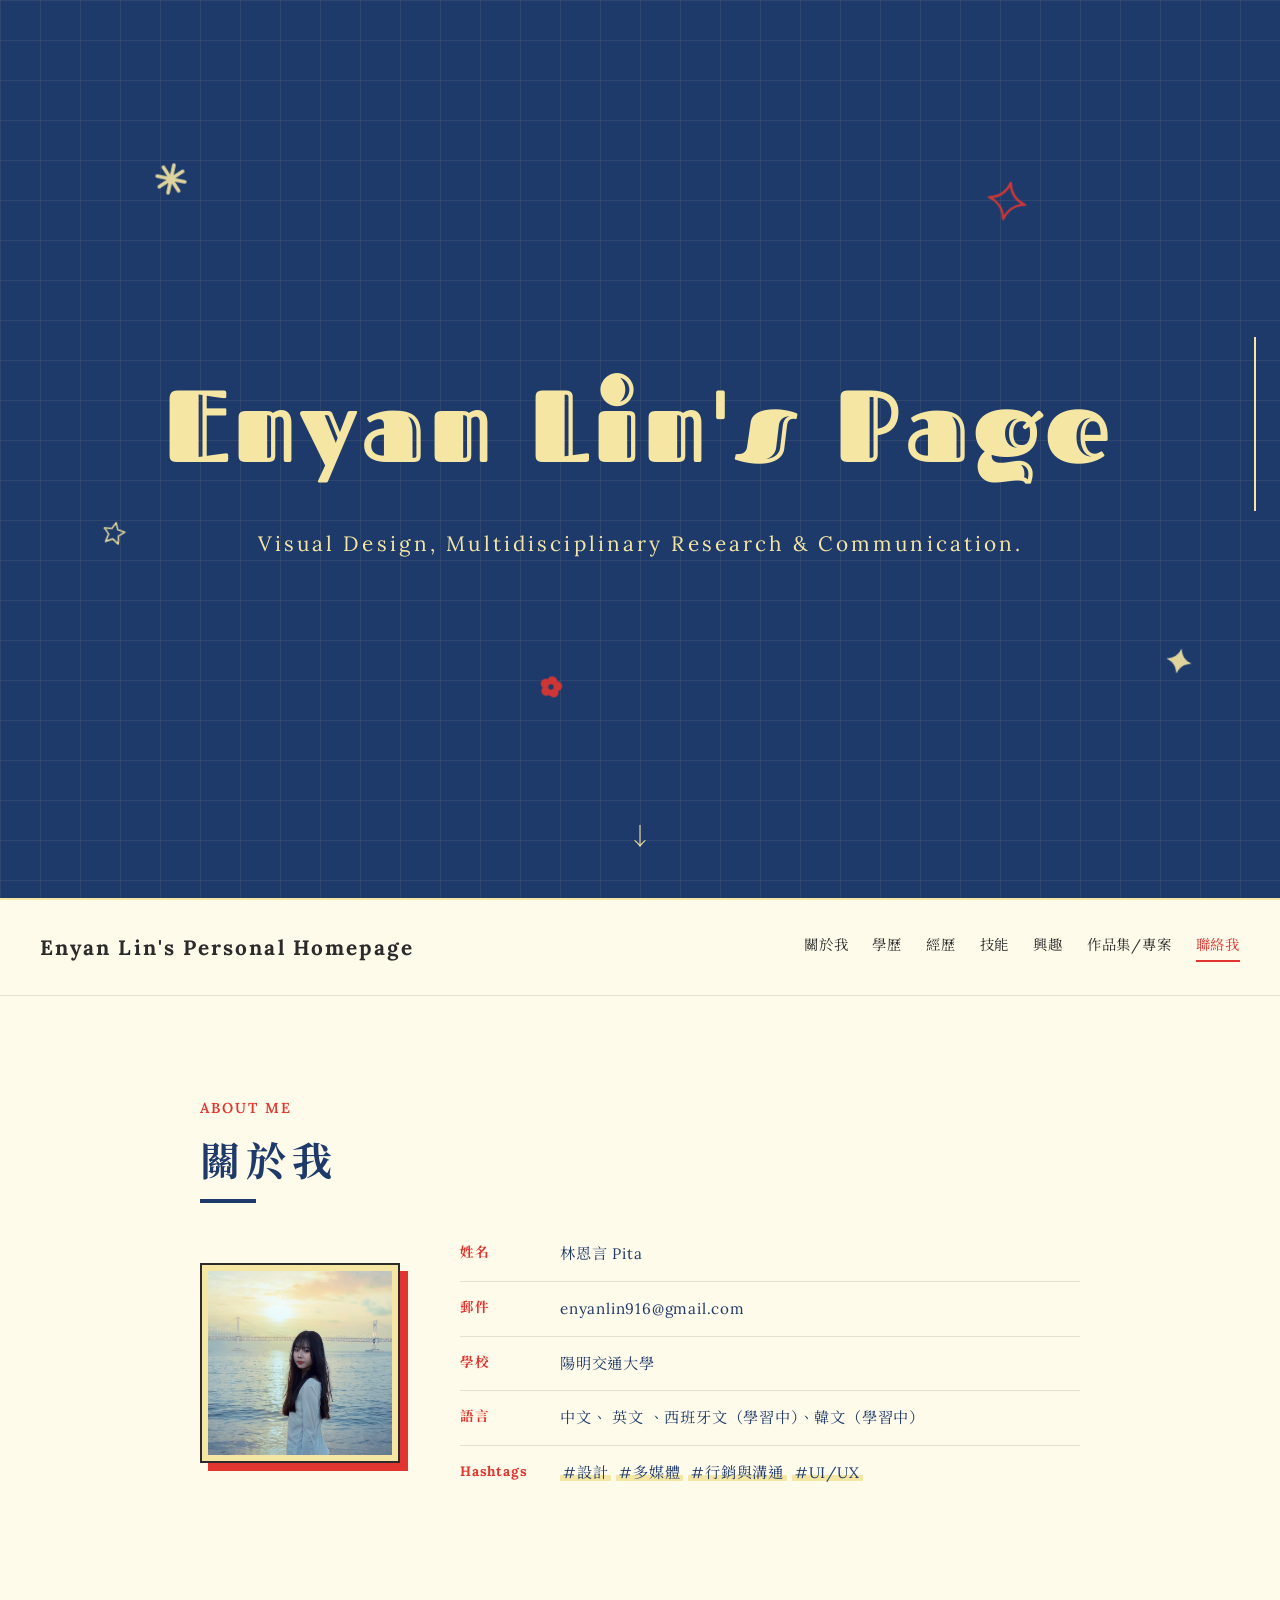
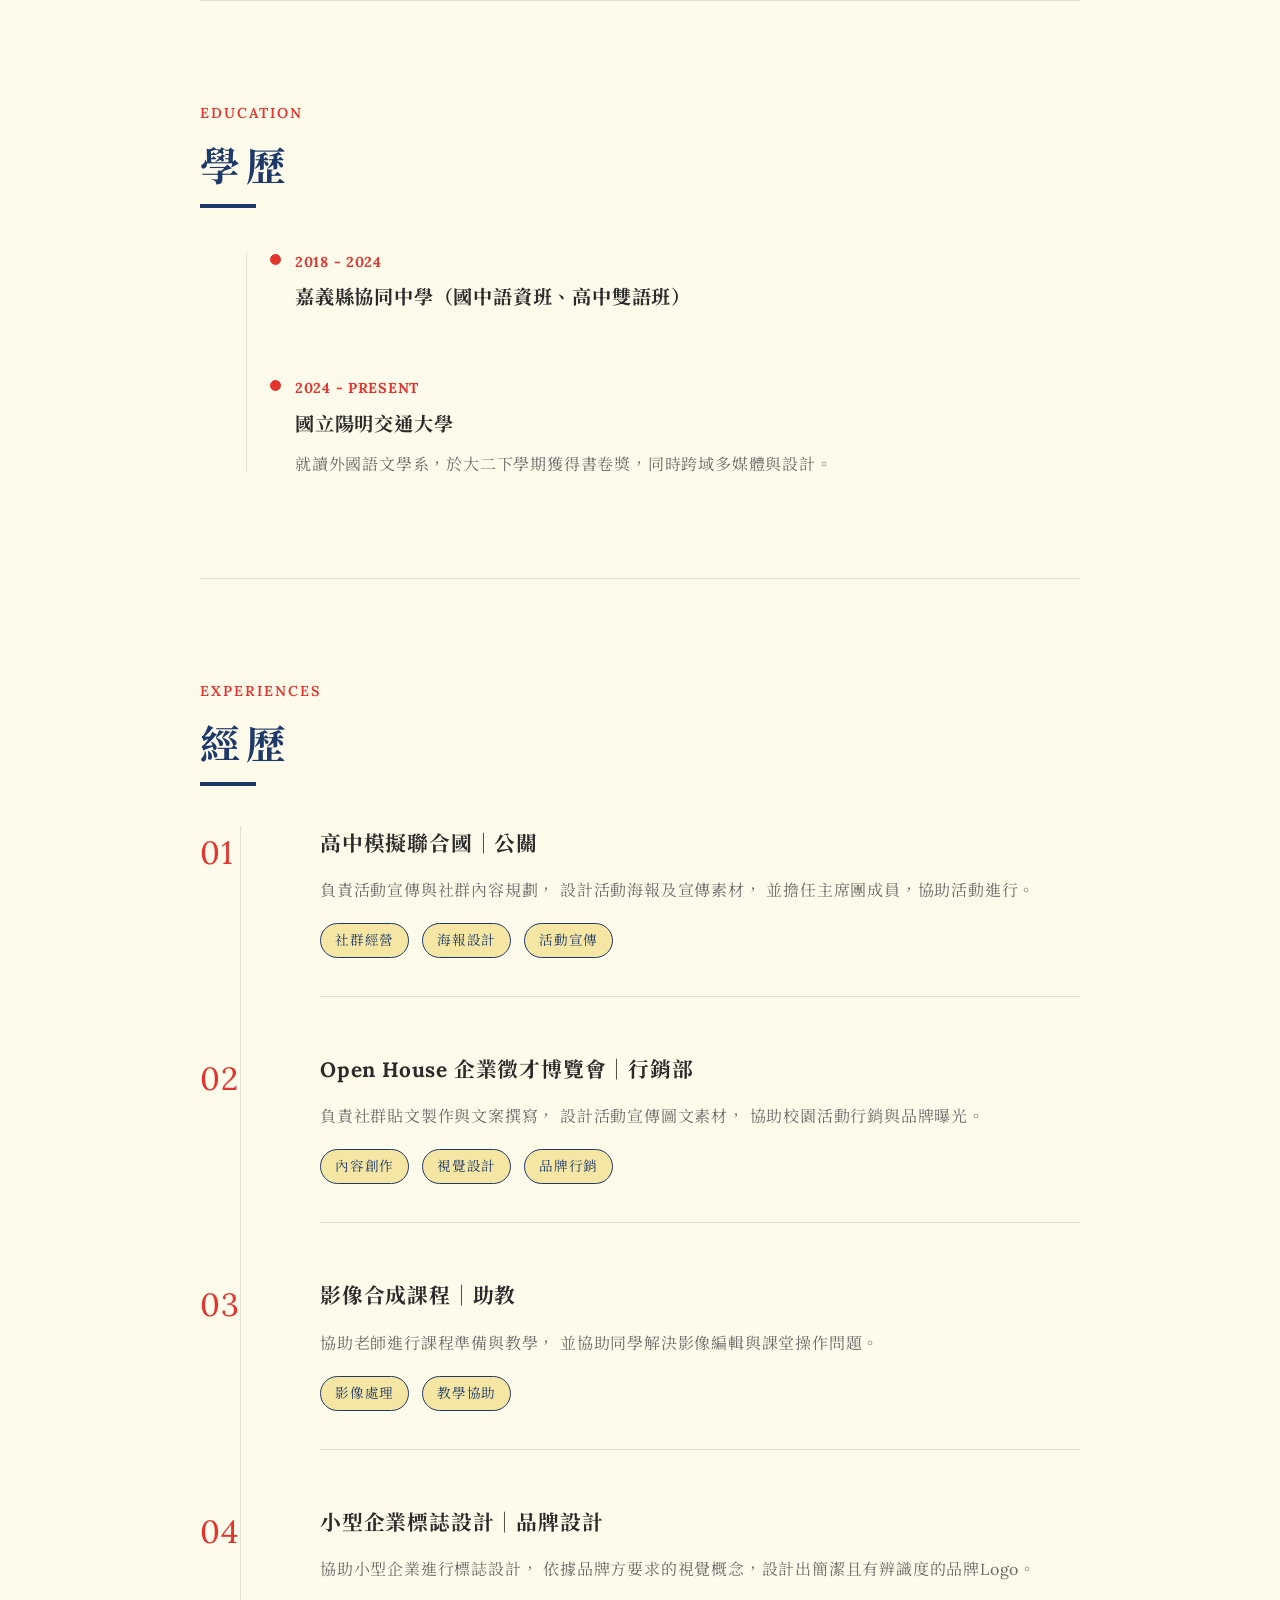
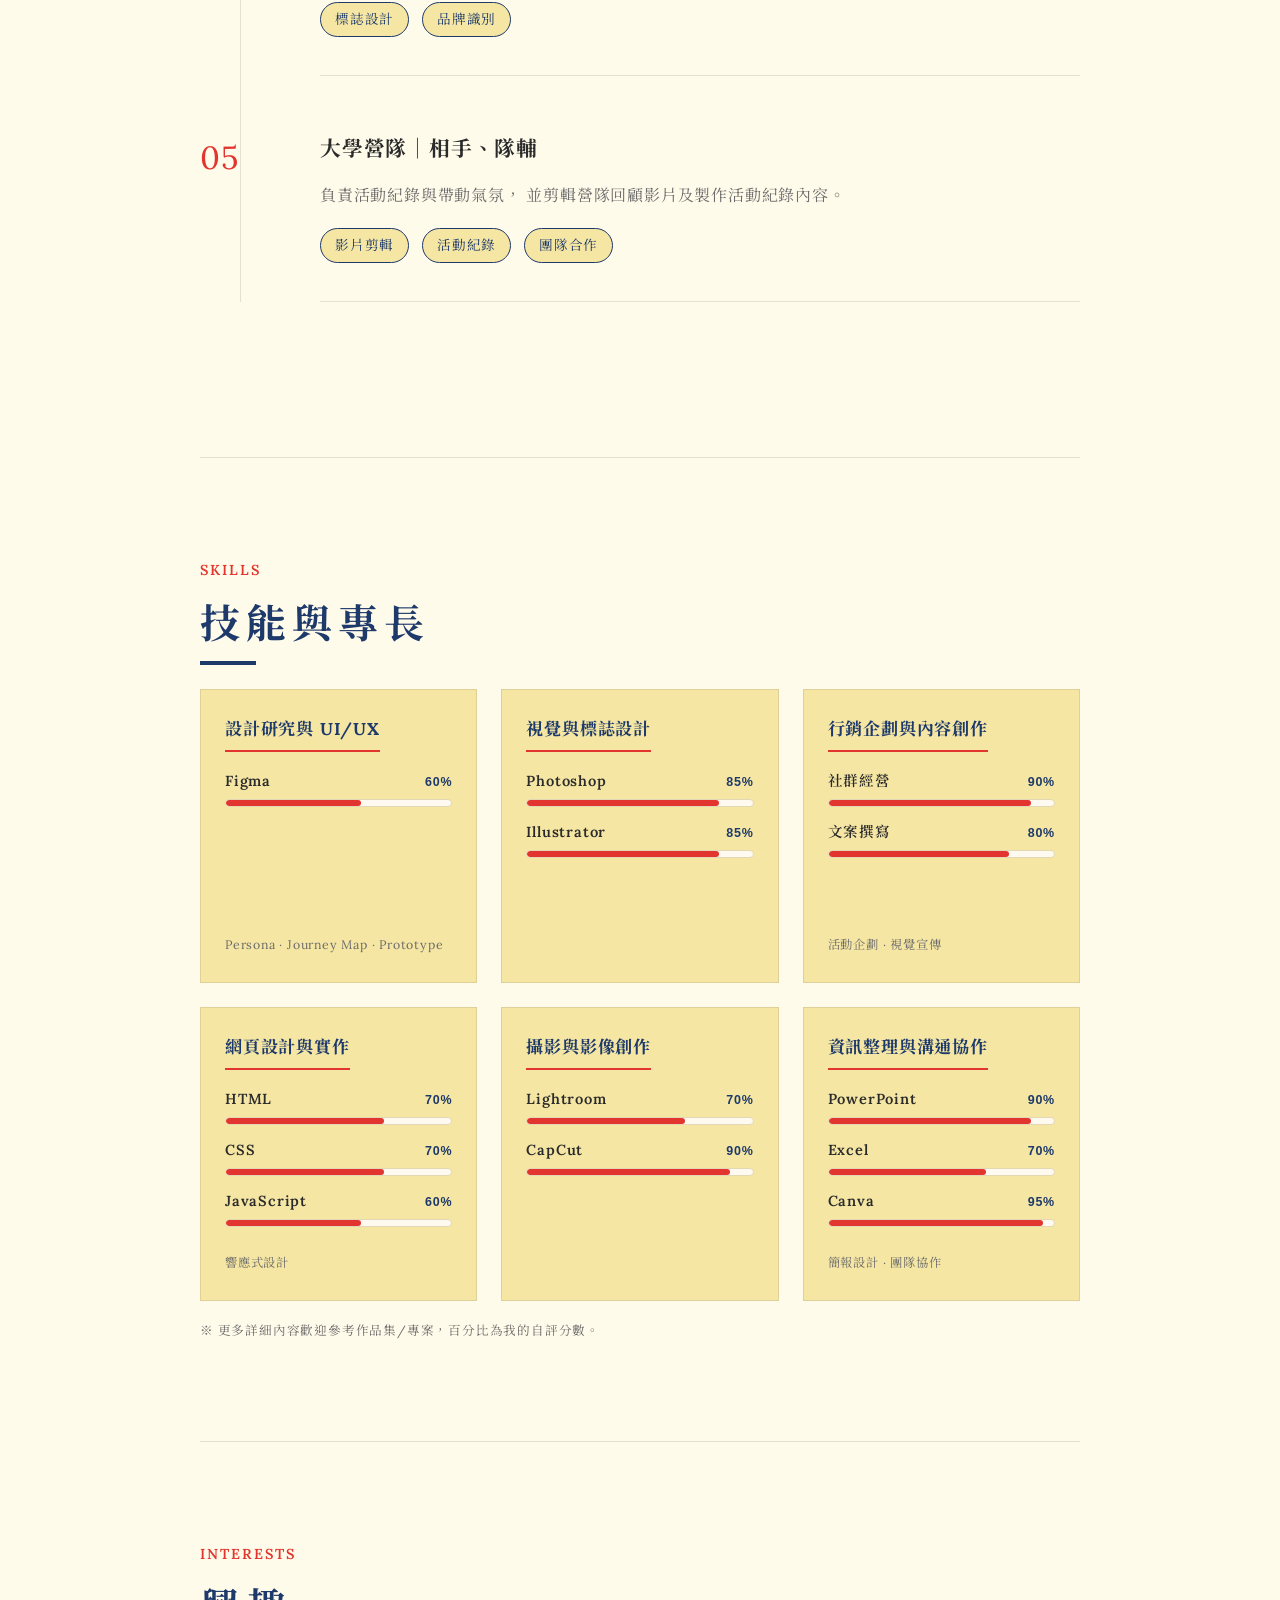
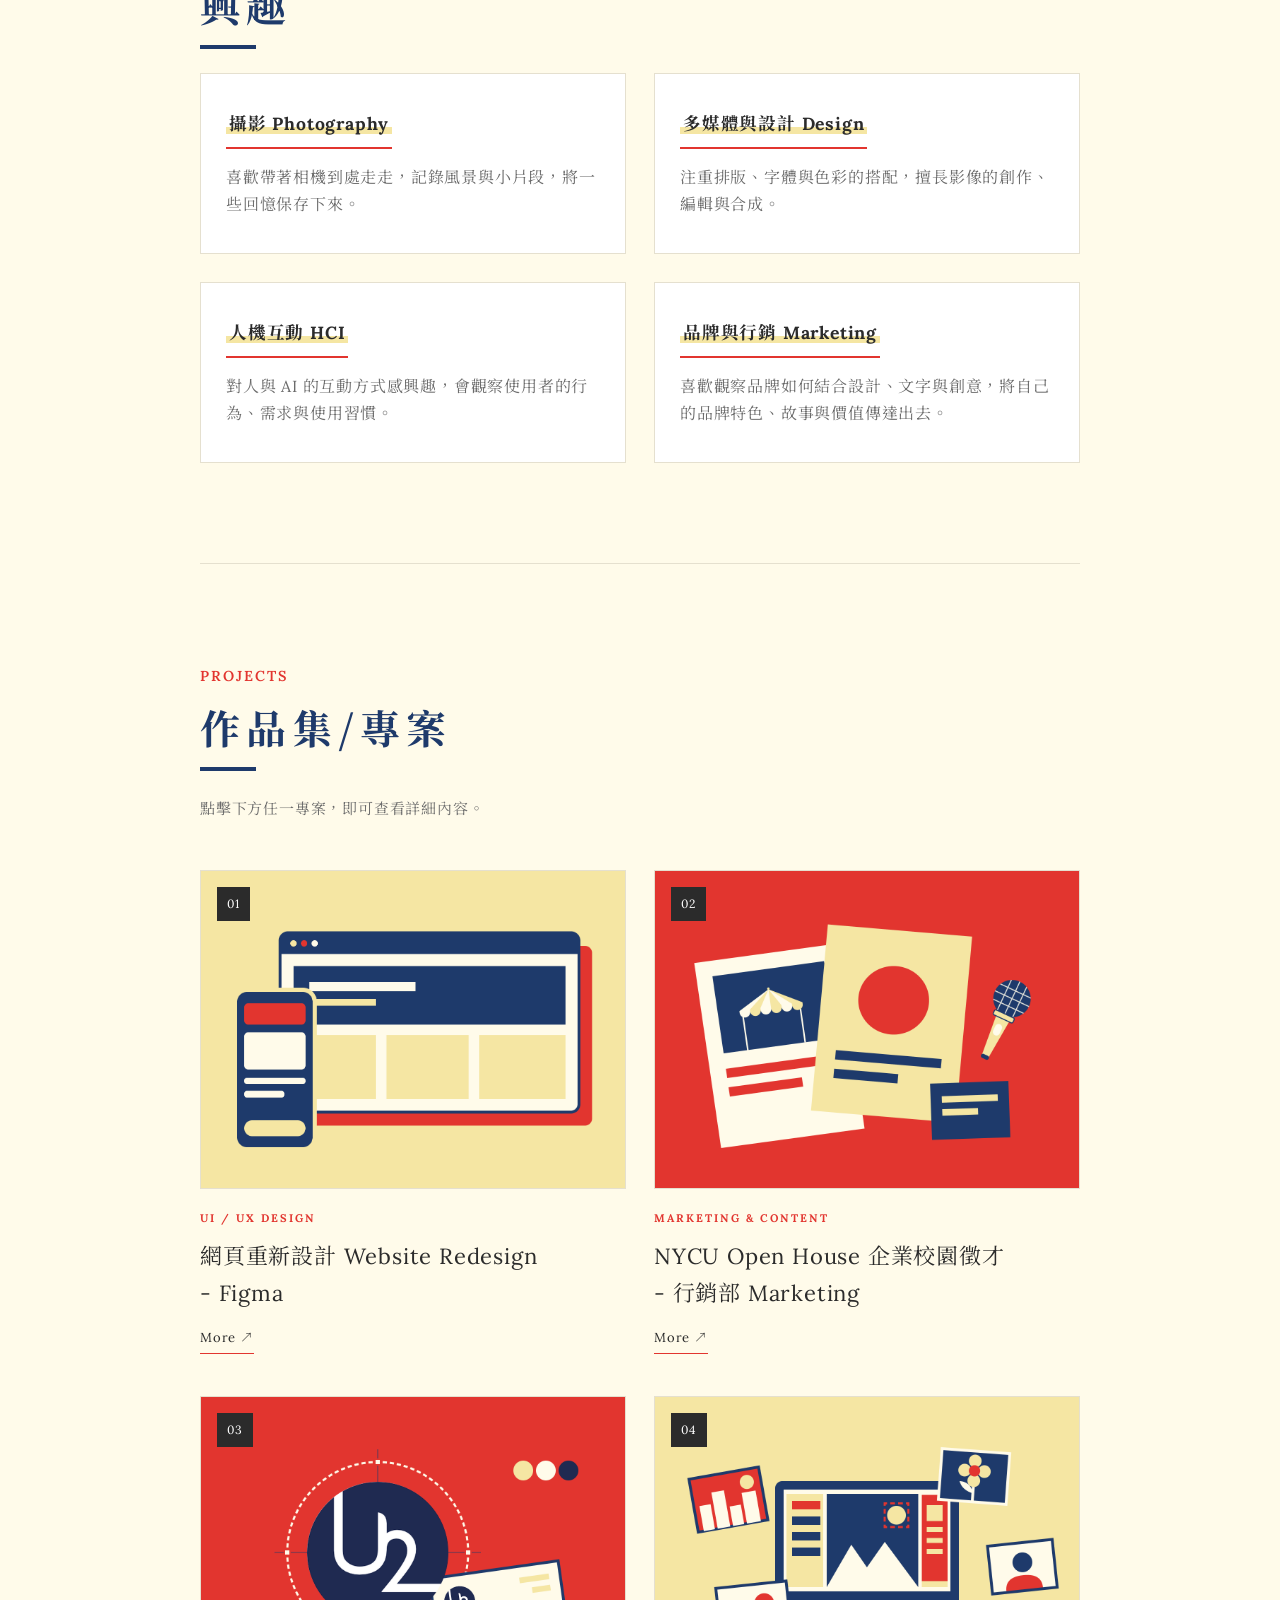
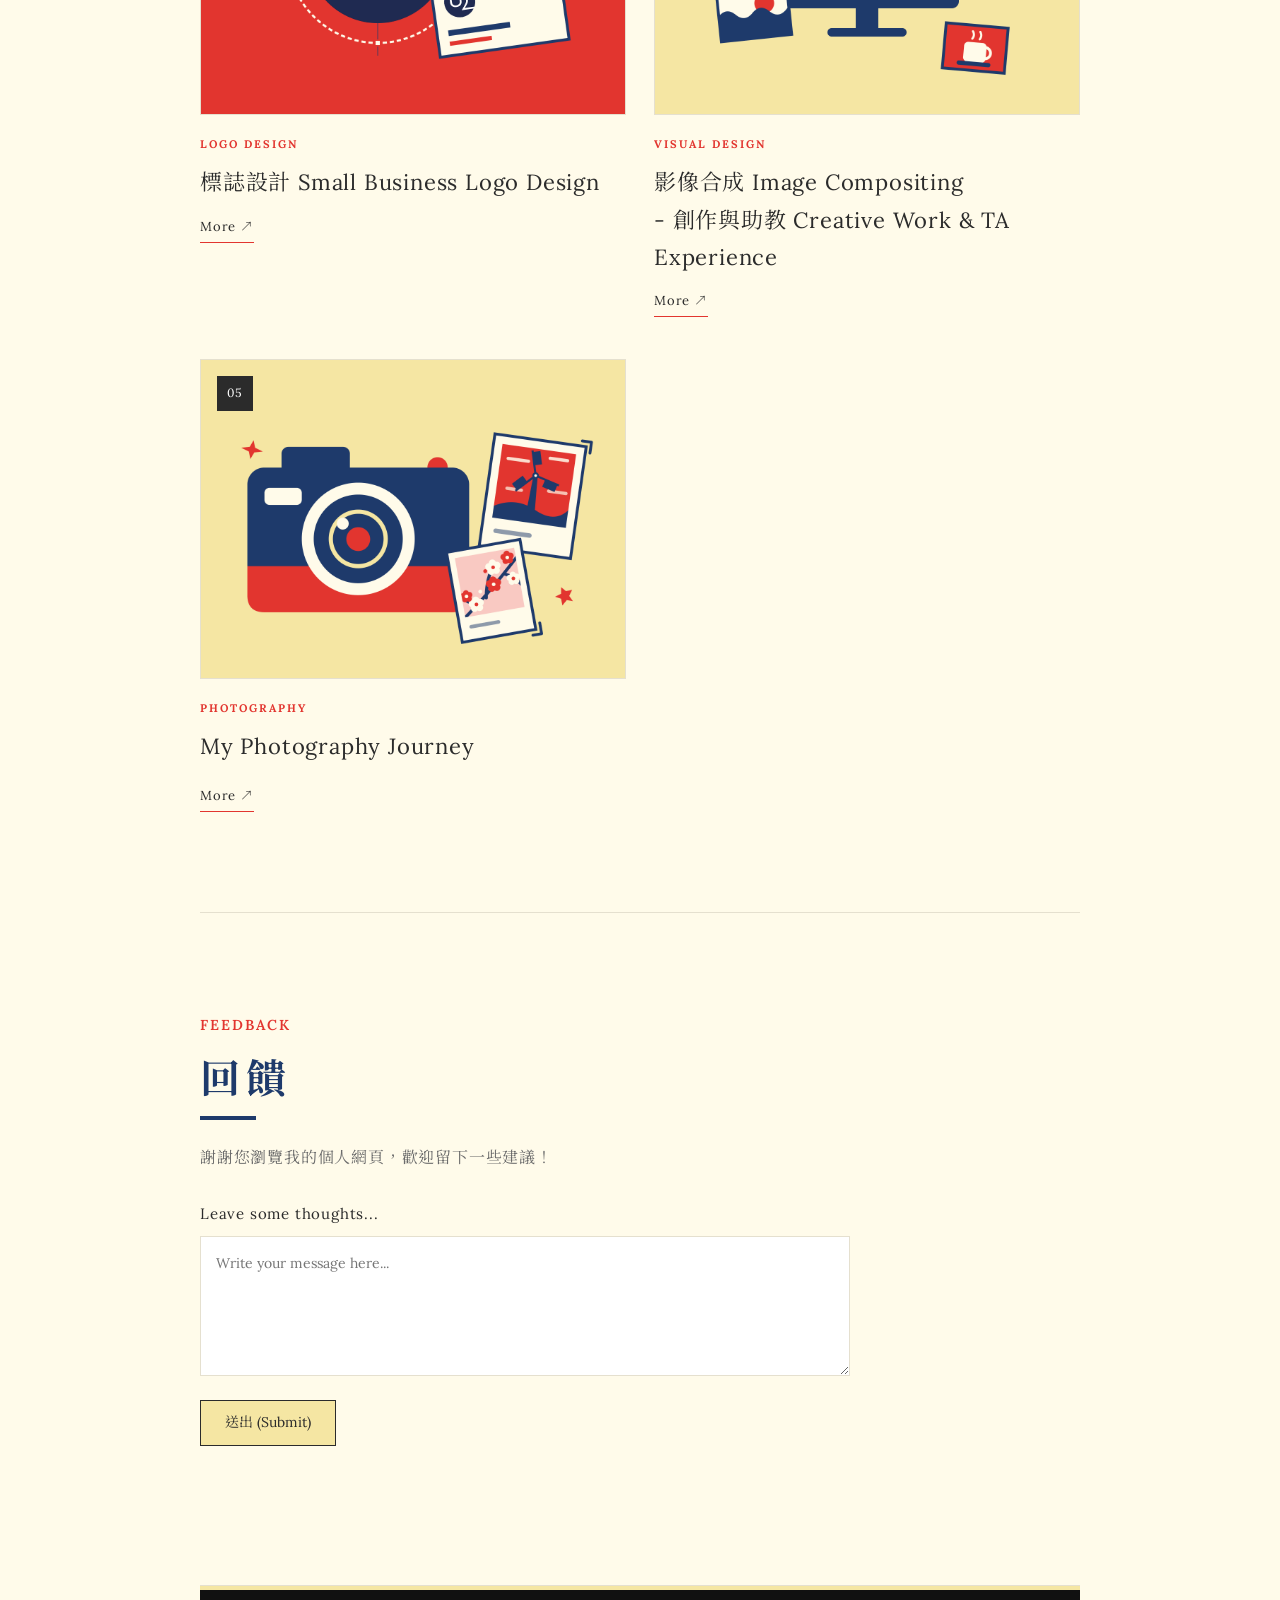
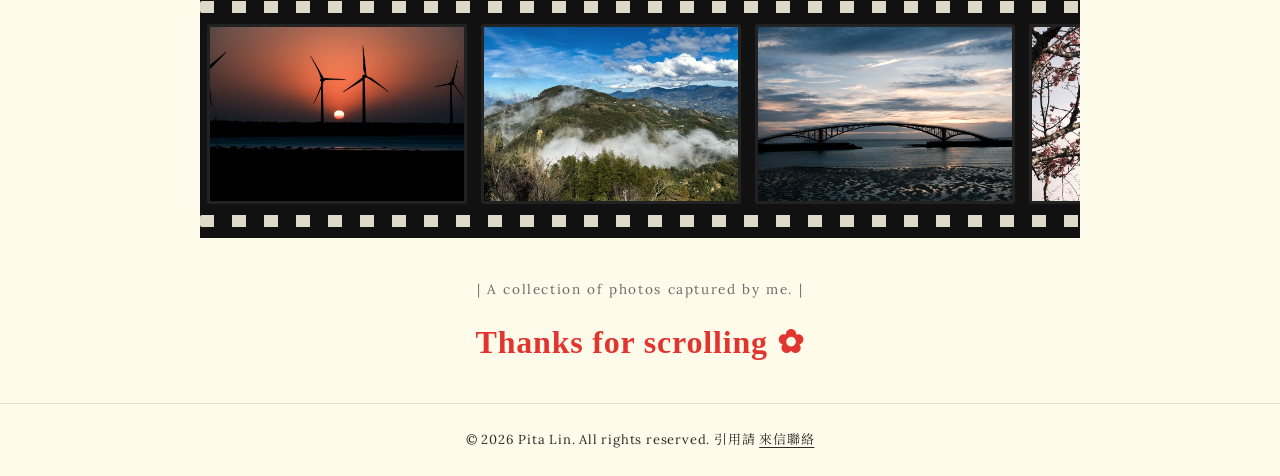
==== commit 7f3d9c7d: "Refresh typography stylesheet for index.html" ====
--- a/index.html
+++ b/index.html
@@ -5,7 +5,7 @@
     <meta charset="UTF-8">
     <meta name="viewport" content="width=device-width, initial-scale=1.0">
     <title>林恩言 Pita | Personal Homepage</title>
-    <link rel="stylesheet" type="text/css" href="hw3-113450006.css?v=20261029-svg-doodles">
+    <link rel="stylesheet" type="text/css" href="hw3-113450006.css?v=20261029-main-body-16">
     <link rel="preconnect" href="https://fonts.googleapis.com">
     <link rel="preconnect" href="https://fonts.gstatic.com" crossorigin>
     <link href="https://fonts.googleapis.com/css2?family=Caveat:wght@500;700&family=Fascinate+Inline&family=Lora:ital,wght@0,400..700;1,400..700&family=Noto+Serif+TC:wght@400;700&display=swap" rel="stylesheet">
--- a/hw3-113450006.css
+++ b/hw3-113450006.css
@@ -418,7 +418,7 @@
     margin-bottom: 12px;
 }
 .v-timeline-content p {
-    font-size: 0.95em;
+    font-size: 1rem;
     color: var(--muted);
     line-height: 1.7;
     max-width: 680px;
@@ -508,7 +508,7 @@
 }
 .interest-card p {
     color: var(--muted);
-    font-size: 0.9em;
+    font-size: 1rem;
 }
 .skill {
     margin-top: 18px;
